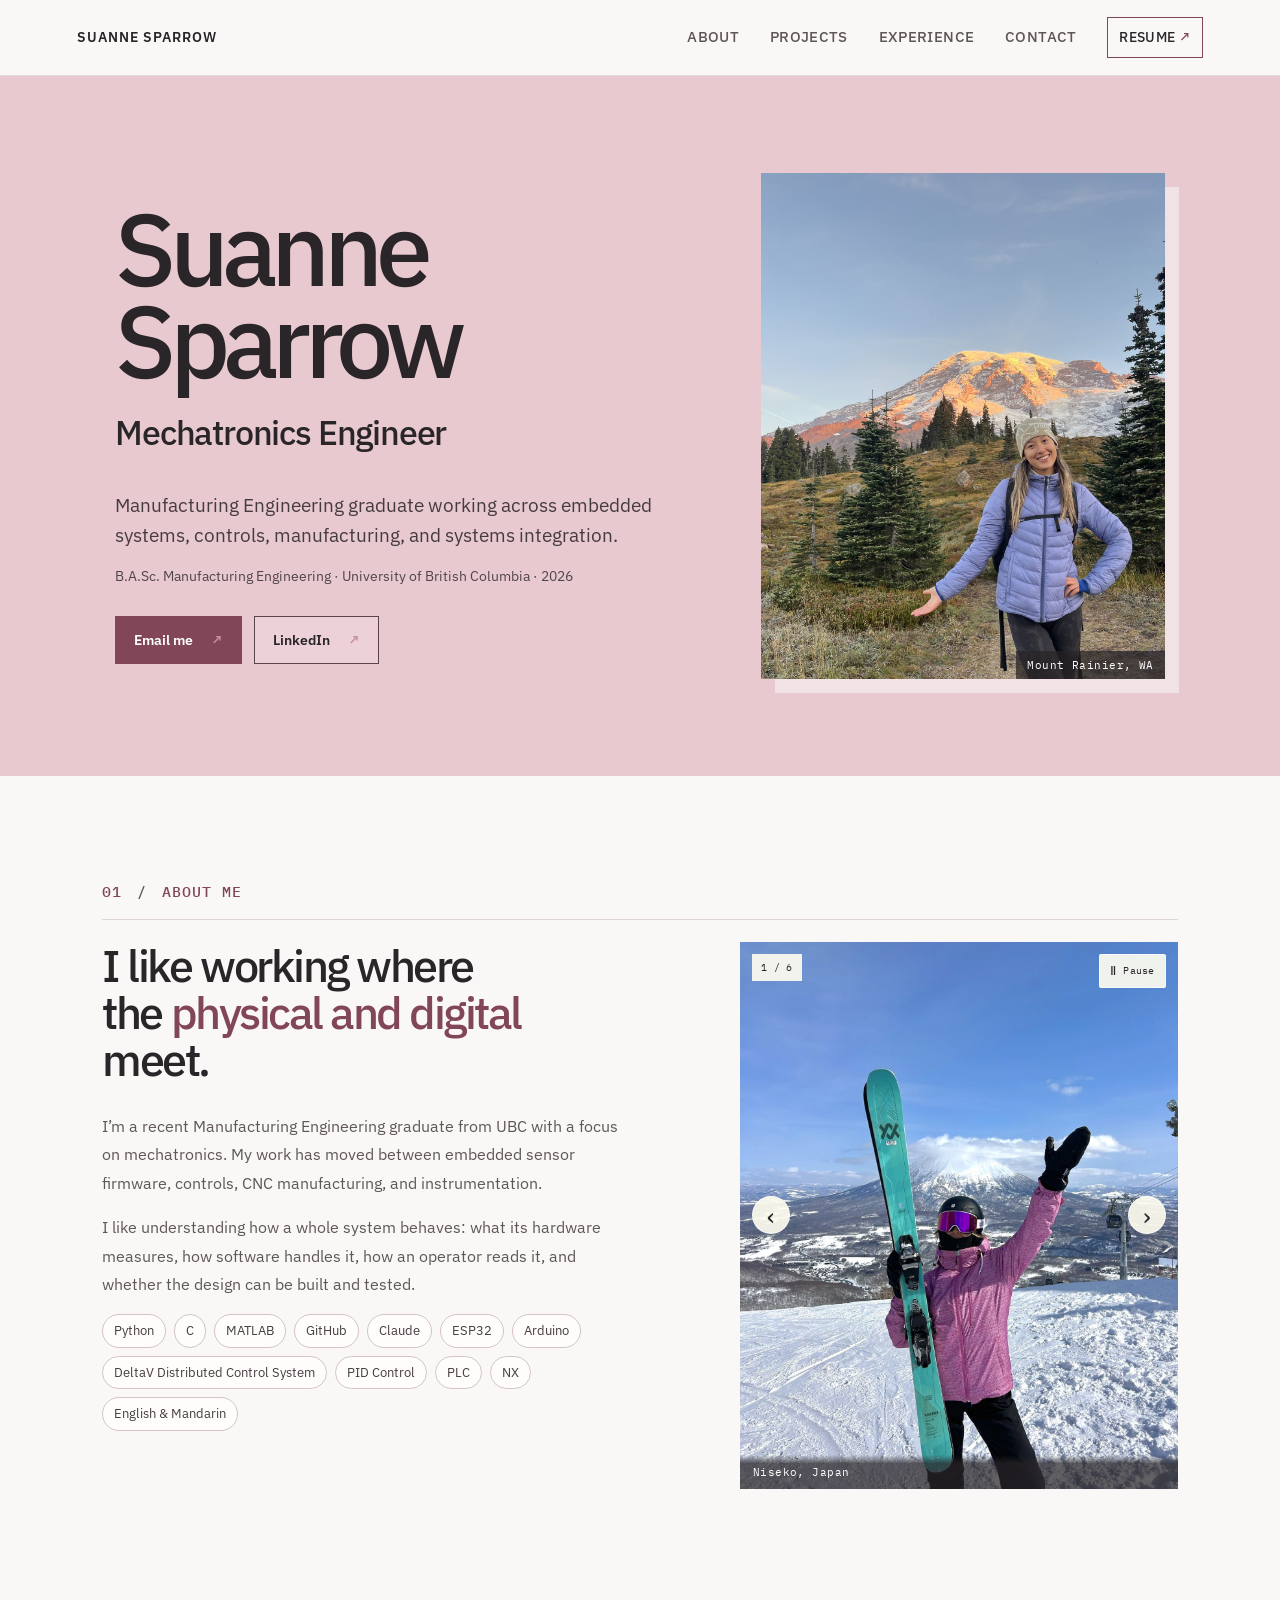
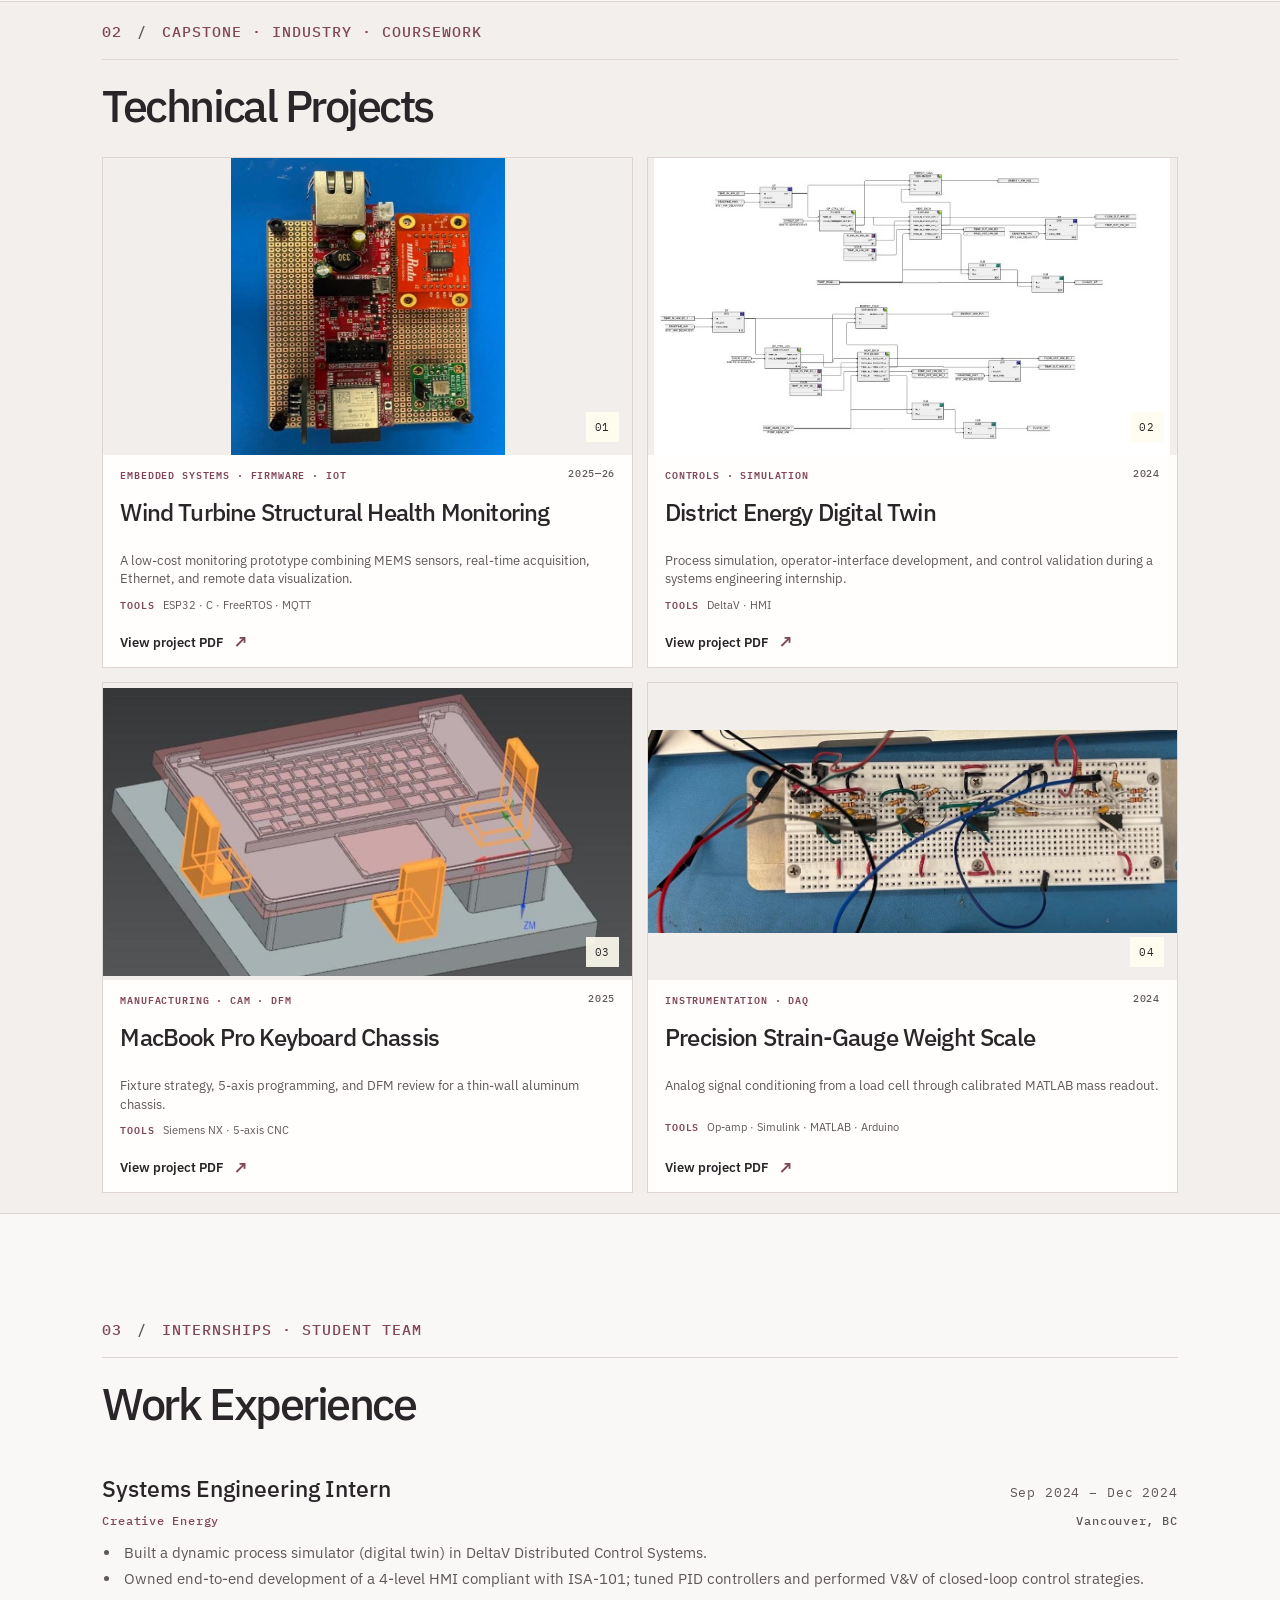
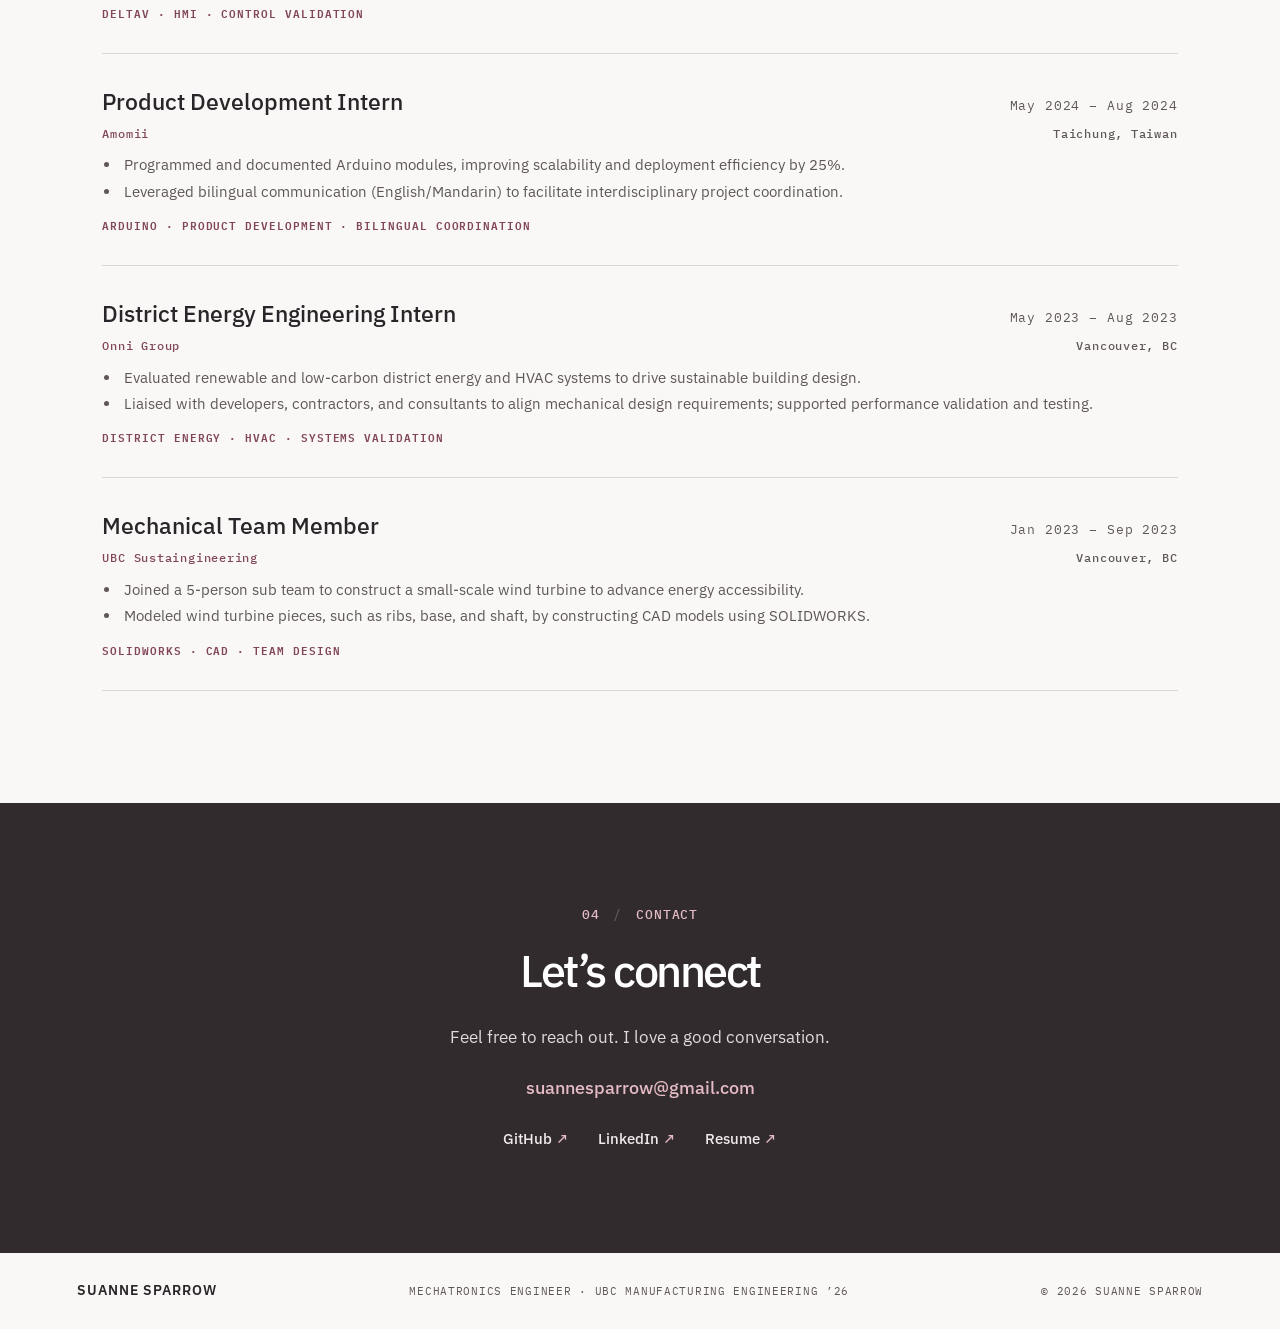
==== index.html @ 41143673 "Clarify project categories and tools" ====
<!doctype html>
<html lang="en">
  <head>
    <meta charset="utf-8" />
    <meta name="viewport" content="width=device-width, initial-scale=1" />
    <meta name="theme-color" content="#e8c9d0" />
    <meta name="description" content="Suanne Sparrow is a UBC Manufacturing Engineering graduate working across embedded systems, controls, manufacturing, and systems integration." />
    <meta property="og:title" content="Suanne Sparrow | Mechatronics Engineer" />
    <meta property="og:description" content="Engineering work across embedded systems, controls, manufacturing, and instrumentation." />
    <meta property="og:type" content="website" />
    <meta property="og:image" content="assets/photos/suanne-mount-rainier.jpg" />
    <title>Suanne Sparrow | Mechatronics Engineer</title>
    <link rel="icon" type="image/svg+xml" href="favicon.svg" />
    <link rel="preconnect" href="https://fonts.googleapis.com" />
    <link rel="preconnect" href="https://fonts.gstatic.com" crossorigin />
    <link href="https://fonts.googleapis.com/css2?family=IBM+Plex+Mono:wght@400;500&amp;family=IBM+Plex+Sans:wght@400;500;600;700&amp;display=swap" rel="stylesheet" />
    <link rel="stylesheet" href="styles.css" />
    <script src="script.js" defer></script>
  </head>
  <body>
    <a class="skip-link" href="#main">Skip to content</a>
    <header class="site-header">
      <a class="wordmark" href="#home" aria-label="Suanne Sparrow home">SUANNE SPARROW</a>
      <button class="menu-toggle" type="button" aria-expanded="false" aria-controls="primary-nav" aria-label="Open navigation"><span></span><span></span></button>
      <nav class="nav-links" id="primary-nav" aria-label="Main navigation">
        <a href="#about" data-nav="about">ABOUT</a><a href="#projects" data-nav="projects">PROJECTS</a><a href="#experience" data-nav="experience">EXPERIENCE</a><a href="#contact" data-nav="contact">CONTACT</a>
        <a class="nav-resume" href="assets/documents/Suanne_Sparrow_UBC_Resume.pdf" target="_blank" rel="noreferrer">RESUME <span aria-hidden="true">↗</span></a>
      </nav>
    </header>
    <main id="main">
      <section class="hero section-anchor" id="home" data-section="home" aria-labelledby="hero-title">
        <div class="hero-heading">
          <h1 id="hero-title">Suanne<br />Sparrow</h1>
          <p class="hero-role">Mechatronics Engineer</p>
        </div>
        <figure class="hero-photo"><img src="assets/photos/suanne-mount-rainier.jpg" alt="Suanne on a trail with Mount Rainier behind her" fetchpriority="high" /><figcaption>Mount Rainier, WA</figcaption></figure>
        <div class="hero-copy">
          <p class="hero-summary">Manufacturing Engineering graduate working across embedded systems, controls, manufacturing, and systems integration.</p>
          <p class="hero-education">B.A.Sc. Manufacturing Engineering · University of British Columbia · 2026</p>
          <div class="hero-actions"><a class="button button-dark" href="mailto:suannesparrow@gmail.com">Email me <span aria-hidden="true">↗</span></a><a class="button button-outline" href="https://www.linkedin.com/in/suanne-sparrow-840819260/" target="_blank" rel="noreferrer">LinkedIn <span aria-hidden="true">↗</span></a></div>
        </div>
      </section>
      <section class="about section-anchor" id="about" data-section="about" aria-labelledby="about-title">
        <div class="section-topline"><p class="section-kicker">01 <span>/</span> ABOUT ME</p></div>
        <div class="about-grid">
          <div class="about-copy"><h2 id="about-title">I like working where<br />the <em>physical and digital</em><br />meet.</h2><p>I’m a recent Manufacturing Engineering graduate from UBC with a focus on mechatronics. My work has moved between embedded sensor firmware, controls, CNC manufacturing, and instrumentation.</p><p>I like understanding how a whole system behaves: what its hardware measures, how software handles it, how an operator reads it, and whether the design can be built and tested.</p><ul class="skill-tags" aria-label="Technical skills">
            <li>Python</li><li>C</li><li>MATLAB</li><li>GitHub</li><li>Claude</li><li>ESP32</li><li>Arduino</li><li>DeltaV Distributed Control System</li><li>PID Control</li><li>PLC</li><li>NX</li><li>English &amp; Mandarin</li>
          </ul></div>
          <div class="about-visual" role="group" aria-label="Photo gallery" aria-roledescription="carousel">
            <span class="about-photo-count" data-photo-count aria-hidden="true">1 / 6</span>
            <figure class="about-slide is-active" aria-hidden="false"><img src="assets/photos/suanne-skiing.jpg" alt="Suanne skiing with a snowy mountain behind her" loading="lazy" /><figcaption>Niseko, Japan</figcaption></figure>
            <figure class="about-slide" aria-hidden="true"><img src="assets/photos/suanne-mountain-hike.jpg" alt="Suanne hiking on a rocky ridge in a dark purple jacket" loading="lazy" /><figcaption>North Cascades National Park, WA</figcaption></figure>
            <figure class="about-slide" aria-hidden="true"><img src="assets/photos/suanne-yosemite-hike.jpg" alt="Suanne hiking in an orange T-shirt among granite cliffs" loading="lazy" /><figcaption>Yosemite, CA</figcaption></figure>
            <figure class="about-slide" aria-hidden="true"><img src="assets/photos/suanne-capstone.jpg" alt="Suanne in a blue button-up at Design and Innovation Day" loading="lazy" /><figcaption>Design and Innovation Day</figcaption></figure>
            <figure class="about-slide" aria-hidden="true"><img src="assets/photos/suanne-san-francisco.jpg" alt="Suanne visiting the Golden Gate Bridge" loading="lazy" /><figcaption>San Francisco</figcaption></figure>
            <figure class="about-slide" aria-hidden="true"><img src="assets/photos/suanne-graduation.jpg" alt="Suanne holding her University of British Columbia diploma" loading="lazy" /><figcaption>Grad day</figcaption></figure>
            <div class="about-photo-controls" aria-label="Photo navigation">
              <button type="button" data-photo-previous aria-label="Previous photo">‹</button>
              <button type="button" data-photo-next aria-label="Next photo">›</button>
            </div>
            <button class="about-photo-toggle" type="button" data-photo-toggle aria-label="Pause photo rotation">
              <span class="photo-toggle-icon" aria-hidden="true">Ⅱ</span><span data-photo-toggle-label>Pause</span>
            </button>
          </div>
        </div>
      </section>
      <section class="projects section-anchor" id="projects" data-section="projects" aria-labelledby="projects-title">
        <div class="section-topline"><p class="section-kicker">02 <span>/</span> CAPSTONE · INDUSTRY · COURSEWORK</p></div>
        <div class="projects-heading"><h2 id="projects-title">Technical Projects</h2></div>
        <div class="project-grid">
          <a class="project-card" data-reveal href="assets/documents/project-pages/wind-turbine-monitoring.pdf" target="_blank" rel="noopener" aria-label="Open Wind Turbine Structural Health Monitoring project PDF">
            <div class="project-image"><img src="assets/shm-sensor-module.jpg" alt="ESP32 sensor-node prototype assembled with MEMS sensor modules" loading="lazy" /><span class="image-count">01</span></div><div class="project-content"><p class="project-meta"><strong>EMBEDDED SYSTEMS · FIRMWARE · IOT</strong><span>2025—26</span></p><h3>Wind Turbine Structural Health Monitoring</h3><p>A low-cost monitoring prototype combining MEMS sensors, real-time acquisition, Ethernet, and remote data visualization.</p><p class="project-tools"><strong>TOOLS</strong> ESP32 · C · FreeRTOS · MQTT</p><span class="project-open">View project PDF <span aria-hidden="true">↗</span></span></div>
          </a>
          <a class="project-card" data-reveal href="assets/documents/project-pages/district-energy-digital-twin.pdf" target="_blank" rel="noopener" aria-label="Open District Energy Digital Twin project PDF">
            <div class="project-image"><img src="assets/digital-twin-ets-module.jpg" alt="ETS composite module internals showing the heat exchanger and valve simulation" loading="lazy" /><span class="image-count">02</span></div><div class="project-content"><p class="project-meta"><strong>CONTROLS · SIMULATION</strong><span>2024</span></p><h3>District Energy Digital Twin</h3><p>Process simulation, operator-interface development, and control validation during a systems engineering internship.</p><p class="project-tools"><strong>TOOLS</strong> DeltaV · HMI</p><span class="project-open">View project PDF <span aria-hidden="true">↗</span></span></div>
          </a>
          <a class="project-card" data-reveal href="assets/documents/project-pages/macbook-keyboard-chassis.pdf" target="_blank" rel="noopener" aria-label="Open MacBook Pro Keyboard Chassis project PDF">
            <div class="project-image"><img src="assets/chassis-fixture-bottom.jpg" alt="NX model of the keyboard chassis held on a bottom-side vacuum fixture" loading="lazy" /><span class="image-count">03</span></div><div class="project-content"><p class="project-meta"><strong>MANUFACTURING · CAM · DFM</strong><span>2025</span></p><h3>MacBook Pro Keyboard Chassis</h3><p>Fixture strategy, 5-axis programming, and DFM review for a thin-wall aluminum chassis.</p><p class="project-tools"><strong>TOOLS</strong> Siemens NX · 5-axis CNC</p><span class="project-open">View project PDF <span aria-hidden="true">↗</span></span></div>
          </a>
          <a class="project-card scale-project" data-reveal href="assets/documents/project-pages/strain-gauge-weight-scale.pdf" target="_blank" rel="noopener" aria-label="Open Precision Strain-Gauge Weight Scale project PDF">
            <div class="project-image"><img src="assets/scale-breadboard.jpg" alt="Breadboard prototype of the strain-gauge scale instrumentation and offset amplifier" loading="lazy" /><span class="image-count">04</span></div><div class="project-content"><p class="project-meta"><strong>INSTRUMENTATION · DAQ</strong><span>2024</span></p><h3>Precision Strain-Gauge Weight Scale</h3><p>Analog signal conditioning from a load cell through calibrated MATLAB mass readout.</p><p class="project-tools"><strong>TOOLS</strong> Op-amp · Simulink · MATLAB · Arduino</p><span class="project-open">View project PDF <span aria-hidden="true">↗</span></span></div>
          </a>
        </div>
      </section>
      <section class="experience section-anchor" id="experience" data-section="experience" aria-labelledby="experience-title">
        <div class="section-topline"><p class="section-kicker">03 <span>/</span> INTERNSHIPS · STUDENT TEAM</p></div><div class="experience-heading"><div><h2 id="experience-title">Work Experience</h2></div></div>
        <div class="timeline">
          <article class="timeline-item"><div class="timeline-role"><div class="timeline-head"><h3>Systems Engineering Intern</h3><span class="timeline-when">Sep 2024 – Dec 2024</span></div><p class="timeline-company">Creative Energy <span>Vancouver, BC</span></p><ul><li>Built a dynamic process simulator (digital twin) in DeltaV Distributed Control Systems.</li><li>Owned end-to-end development of a 4-level HMI compliant with ISA-101; tuned PID controllers and performed V&amp;V of closed-loop control strategies.</li></ul><p class="timeline-tags">DELTAV · HMI · CONTROL VALIDATION</p></div></article>
          <article class="timeline-item"><div class="timeline-role"><div class="timeline-head"><h3>Product Development Intern</h3><span class="timeline-when">May 2024 – Aug 2024</span></div><p class="timeline-company">Amomii <span>Taichung, Taiwan</span></p><ul><li>Programmed and documented Arduino modules, improving scalability and deployment efficiency by 25%.</li><li>Leveraged bilingual communication (English/Mandarin) to facilitate interdisciplinary project coordination.</li></ul><p class="timeline-tags">ARDUINO · PRODUCT DEVELOPMENT · BILINGUAL COORDINATION</p></div></article>
          <article class="timeline-item"><div class="timeline-role"><div class="timeline-head"><h3>District Energy Engineering Intern</h3><span class="timeline-when">May 2023 – Aug 2023</span></div><p class="timeline-company">Onni Group <span>Vancouver, BC</span></p><ul><li>Evaluated renewable and low-carbon district energy and HVAC systems to drive sustainable building design.</li><li>Liaised with developers, contractors, and consultants to align mechanical design requirements; supported performance validation and testing.</li></ul><p class="timeline-tags">DISTRICT ENERGY · HVAC · SYSTEMS VALIDATION</p></div></article>
          <article class="timeline-item"><div class="timeline-role"><div class="timeline-head"><h3>Mechanical Team Member</h3><span class="timeline-when">Jan 2023 – Sep 2023</span></div><p class="timeline-company">UBC Sustaingineering <span>Vancouver, BC</span></p><ul><li>Joined a 5-person sub team to construct a small-scale wind turbine to advance energy accessibility.</li><li>Modeled wind turbine pieces, such as ribs, base, and shaft, by constructing CAD models using SOLIDWORKS.</li></ul><p class="timeline-tags">SOLIDWORKS · CAD · TEAM DESIGN</p></div></article>
        </div>
      </section>
      <section class="contact section-anchor" id="contact" data-section="contact" aria-labelledby="contact-title"><div class="contact-content"><p class="section-kicker">04 <span>/</span> CONTACT</p><h2 id="contact-title">Let’s connect</h2><p class="contact-intro">Feel free to reach out. I love a good conversation.</p><a class="contact-email" href="mailto:suannesparrow@gmail.com">suannesparrow@gmail.com</a><div class="contact-links"><a href="https://github.com/suannesparrow" target="_blank" rel="noreferrer">GitHub <span aria-hidden="true">↗</span></a><a href="https://www.linkedin.com/in/suanne-sparrow-840819260/" target="_blank" rel="noreferrer">LinkedIn <span aria-hidden="true">↗</span></a><a href="assets/documents/Suanne_Sparrow_UBC_Resume.pdf" target="_blank" rel="noreferrer">Resume <span aria-hidden="true">↗</span></a></div></div></section>
    </main>
    <footer class="site-footer"><a class="wordmark" href="#home">SUANNE SPARROW</a><span>MECHATRONICS ENGINEER · UBC MANUFACTURING ENGINEERING ’26</span><span>© 2026 SUANNE SPARROW</span></footer>
    <dialog class="project-dialog" id="project-wind" aria-labelledby="wind-title">
      <div class="dialog-top"><span>PROJECT 01 / EMBEDDED SYSTEMS</span><button class="dialog-close" type="button" aria-label="Close project details">×</button></div><div class="dialog-body"><p class="section-kicker">CAPSTONE · FIRST-PLACE TEAM</p><h2 id="wind-title">Wind Turbine Structural Health Monitoring</h2><p class="dialog-lede">A low-cost structural-health-monitoring prototype for wind turbines in seismic-prone regions, integrating embedded MEMS sensing, wired data transmission, local storage, and remote visualization.</p><div class="dialog-facts"><div><b>MY CONTRIBUTION</b><p>Led embedded firmware development: sensor drivers, timer/interrupt sampling, lock-free ring buffers, ESP32 Ethernet bring-up, MQTT publishing, and sensor/network fault handling.</p></div><div><b>TECHNOLOGIES</b><p>C · ESP32 · ESP-IDF · FreeRTOS · ADXL355Z · SCL3300 · ADT7420 · Ethernet · MQTT</p></div></div><figure class="dialog-image"><img src="assets/shm-sensor-module.jpg" alt="ESP32 development board with ADXL355Z and SCL3300 MEMS sensor modules mounted on a perfboard" loading="lazy" /><figcaption>Sensor-node prototype assembled for multi-sensor vibration monitoring.</figcaption></figure><figure class="dialog-image"><img src="assets/shm-sensor-schematic.jpg" alt="Sensor-node schematic showing the ESP32 connections to the accelerometer, inclinometer, and temperature sensor" loading="lazy" /><figcaption>Schematic of the sensor-node interfaces.</figcaption></figure><div class="dialog-result"><strong>99.83% data integrity</strong><span>Seven-channel acquisition and fault propagation validated during a 24-hour run.</span></div><a class="pdf-link" href="assets/documents/Suanne_Sparrow_Engineering_Portfolio.pdf#page=2" target="_blank" rel="noreferrer">View full portfolio PDF · project page 2 <span>↗</span></a><details class="pdf-embed"><summary>Open PDF here <span>＋</span></summary><iframe data-pdf-src="assets/documents/Suanne_Sparrow_Engineering_Portfolio.pdf#page=2" title="Wind turbine monitoring project portfolio PDF page" loading="lazy"></iframe></details></div>
    </dialog>
    <dialog class="project-dialog" id="project-twin" aria-labelledby="twin-title">
      <div class="dialog-top"><span>PROJECT 02 / CONTROLS & SIMULATION</span><button class="dialog-close" type="button" aria-label="Close project details">×</button></div><div class="dialog-body"><p class="section-kicker">SYSTEMS ENGINEERING INTERNSHIP · 2024</p><h2 id="twin-title">District Energy Digital Twin</h2><p class="dialog-lede">A sanitized overview of process simulation, operator-interface development, and control validation for a multi-building district-energy system.</p><div class="dialog-facts"><div><b>MY CONTRIBUTION</b><p>Built DeltaV simulation modules for equipment behavior; designed a four-level DeltaV Live HMI following ISA-101; reviewed control narratives and supported PID tuning and closed-loop validation.</p></div><div><b>TECHNOLOGIES</b><p>DeltaV DCS · DeltaV Live · HMI · ISA-101 · PID control · process simulation</p></div></div><div class="safe-diagram" role="img" aria-label="Illustrative process workflow, not an operational plant diagram"><p class="section-kicker">ILLUSTRATIVE WORKFLOW · NO PLANT DATA</p><div><span>MODEL PROCESS</span><i>→</i><span>SIMULATE</span><i>→</i><span>VALIDATE CONTROL</span><i>→</i><span>REFINE DESIGN</span></div></div><div class="dialog-result"><strong>Issue found before commissioning</strong><span>Simulation surfaced a pump recirculation issue; a variable-speed change was implemented to address it.</span></div><p class="safety-note">Client-identifying information, internal HMI screens, plant-specific data, and control diagrams are omitted.</p><a class="pdf-link" href="assets/documents/Suanne_Sparrow_Engineering_Portfolio.pdf#page=3" target="_blank" rel="noreferrer">View full portfolio PDF · project page 3 <span>↗</span></a><details class="pdf-embed"><summary>Open PDF here <span>＋</span></summary><iframe data-pdf-src="assets/documents/Suanne_Sparrow_Engineering_Portfolio.pdf#page=3" title="District energy project portfolio PDF page" loading="lazy"></iframe></details></div>
    </dialog>
    <dialog class="project-dialog" id="project-chassis" aria-labelledby="chassis-title">
      <div class="dialog-top"><span>PROJECT 03 / MANUFACTURING & CAM</span><button class="dialog-close" type="button" aria-label="Close project details">×</button></div><div class="dialog-body"><p class="section-kicker">MANUFACTURING ENGINEERING PROJECT · 2025</p><h2 id="chassis-title">MacBook Pro Keyboard Chassis</h2><p class="dialog-lede">A CNC manufacturing process plan for a thin-wall aluminum keyboard chassis, from fixture strategy through two-sided 5-axis programming and in-process verification.</p><div class="dialog-facts"><div><b>MY CONTRIBUTION</b><p>Designed vacuum and mechanical workholding; selected tools and designed a custom T-cutter; calculated machine parameters; programmed and verified 30 operations across two setups; documented DFM changes for five unmanufacturable feature classes.</p></div><div><b>TECHNOLOGIES</b><p>Siemens NX · CAM · 5-axis CNC · DFM · fixture design · IPW verification</p></div></div><div class="dialog-gallery"><figure class="dialog-image"><img src="assets/chassis-fixture-bottom.jpg" alt="Bottom-side vacuum fixture for the keyboard chassis" loading="lazy" /><figcaption>Bottom setup · vacuum fixture.</figcaption></figure><figure class="dialog-image"><img src="assets/chassis-fixture-top.jpg" alt="Top-side chassis fixture with low-profile clamps and locating keys" loading="lazy" /><figcaption>Top setup · locating and clamping.</figcaption></figure><figure class="dialog-image"><img src="assets/chassis-cam-toolpath.png" alt="CAM toolpath around the chassis floor and walls" loading="lazy" /><figcaption>CAM operation path.</figcaption></figure><figure class="dialog-image"><img src="assets/chassis-finished-ipw.jpg" alt="Final in-process workpiece model after all programmed operations" loading="lazy" /><figcaption>Final in-process workpiece.</figcaption></figure></div><div class="dialog-result"><strong>±0.05 mm · 30 operations · 2 setups</strong><span>Reported tolerance; simulated IPW verified with no gouges or remaining stock.</span></div><p class="safety-note">Academic manufacturing project; no affiliation with Apple.</p><a class="pdf-link" href="assets/documents/Suanne_Sparrow_Engineering_Portfolio.pdf#page=4" target="_blank" rel="noreferrer">View full portfolio PDF · project page 4 <span>↗</span></a><details class="pdf-embed"><summary>Open PDF here <span>＋</span></summary><iframe data-pdf-src="assets/documents/Suanne_Sparrow_Engineering_Portfolio.pdf#page=4" title="Keyboard chassis project portfolio PDF page" loading="lazy"></iframe></details></div>
    </dialog>
    <dialog class="project-dialog" id="project-scale" aria-labelledby="scale-title">
      <div class="dialog-top"><span>PROJECT 04 / INSTRUMENTATION & DAQ</span><button class="dialog-close" type="button" aria-label="Close project details">×</button></div><div class="dialog-body"><p class="section-kicker">MECH 368</p><h2 id="scale-title">Precision Strain-Gauge Weight Scale</h2><p class="dialog-lede">A complete signal chain from a load cell’s millivolt output through analog conditioning to a calibrated mass readout.</p><div class="dialog-facts"><div><b>MY CONTRIBUTION</b><p>Derived the instrumentation-amplifier output by nodal analysis; verified gain in Simulink; designed the offset stage; assembled the circuit; wrote a 100 Hz MATLAB acquisition loop and calibrated at 0 kg and 2 kg.</p></div><div><b>TECHNOLOGIES</b><p>Op-amp design · Simulink · MATLAB · Arduino · strain gauge · data acquisition</p></div></div><div class="dialog-gallery"><figure class="dialog-image"><img src="assets/scale-prototype.jpg" alt="Breadboard prototype of instrumentation and offset amplifier circuit" loading="lazy" /><figcaption>Physical amplifier circuit prototype.</figcaption></figure><figure class="dialog-image"><img src="assets/scale-simulink-model.png" alt="Simulink model used to verify the amplifier gain before the physical build" loading="lazy" /><figcaption>Gain verification in Simulink.</figcaption></figure></div><div class="dialog-result"><strong>Gain 210 · 100 Hz acquisition</strong><span>Output 0.62–2.41 V against a 0.5–2.5 V target; readout checked at 0 kg and 2 kg.</span></div><a class="pdf-link" href="assets/documents/Suanne_Sparrow_Engineering_Portfolio.pdf#page=5" target="_blank" rel="noreferrer">View full portfolio PDF · project page 5 <span>↗</span></a><details class="pdf-embed"><summary>Open PDF here <span>＋</span></summary><iframe data-pdf-src="assets/documents/Suanne_Sparrow_Engineering_Portfolio.pdf#page=5" title="Weight scale project portfolio PDF page" loading="lazy"></iframe></details></div>
    </dialog>
  </body>
</html>
---- styles.css ----
:root {
  --bg: #faf8f6;
  --surface: #fffefd;
  --hero-bg: #e8c9d0;
  --pink-soft: #f1e2e5;
  --pink: #c58f9e;
  --pink-dark: #814658;
  --pink-light-on-dark: #e5bbc5;
  --pink-border: #d5c3c6;
  --pink-line: #81465899;
  --pink-line-soft: #8146583b;
  --pink-orbit: #c58f9e88;
  --text: #292528;
  --text-muted: #5f5659;
  --border: #ded4d2;
  --deep: #322b2e;
  --sans: "IBM Plex Sans", Arial, sans-serif;
  --mono: "IBM Plex Mono", monospace;
  --nav-height: 76px;
  --content-width: 1180px;
}
* { box-sizing: border-box; }
html { scroll-behavior: smooth; scroll-padding-top: calc(var(--nav-height) + 20px); }
body { margin: 0; color: var(--text); background: var(--bg); font: 400 16px/1.65 var(--sans); -webkit-font-smoothing: antialiased; }
body:has(dialog[open]) { overflow: hidden; }
a { color: inherit; text-decoration: none; }
button { color: inherit; font: inherit; }
a:focus-visible, button:focus-visible, summary:focus-visible { outline: 3px solid var(--pink-dark); outline-offset: 4px; }
img { display: block; max-width: 100%; height: auto; }
h1, h2, h3, p { margin-top: 0; }
.skip-link { position: absolute; z-index: 30; top: 8px; left: 8px; padding: 9px 12px; transform: translateY(-150%); color: white; background: var(--deep); }
.skip-link:focus { transform: translateY(0); }
.site-header { position: sticky; z-index: 10; top: 0; min-height: var(--nav-height); display: flex; align-items: center; justify-content: space-between; padding: 0 max(6vw, calc((100vw - var(--content-width)) / 2)); border-bottom: 1px solid #ded4d2cc; background: #faf8f6ed; backdrop-filter: blur(14px); }
.wordmark { font-size: 14px; font-weight: 600; letter-spacing: .075em; white-space: nowrap; }
.nav-links { display: flex; align-items: center; gap: clamp(18px, 2.4vw, 32px); }
.nav-links a { position: relative; color: var(--text-muted); font-size: 15px; font-weight: 500; letter-spacing: .025em; transition: color .2s ease; }
.nav-links a::after { content: ""; position: absolute; right: 0; bottom: -8px; left: 0; height: 2px; transform: scaleX(0); transform-origin: left; background: var(--pink-dark); transition: transform .2s ease; }
.nav-links a:hover, .nav-links a.is-active { color: var(--pink-dark); }
.nav-links a:hover::after, .nav-links a.is-active::after { transform: scaleX(1); }
.nav-links .nav-resume { padding: 8px 11px; border: 1px solid var(--pink-dark); color: var(--text); font-size: 14px; }
.nav-links .nav-resume::after { display: none; }
.nav-resume span { color: var(--pink-dark); }
.menu-toggle { display: none; }
.section-anchor { scroll-margin-top: calc(var(--nav-height) + 10px); }
.hero { position: relative; min-height: min(700px, calc(100svh - var(--nav-height))); display: grid; grid-template-columns: minmax(0, 1.1fr) minmax(320px, .8fr); grid-template-rows: auto auto; align-content: center; align-items: center; column-gap: clamp(38px, 7vw, 100px); overflow: hidden; padding: 56px max(9vw, calc((100vw - 1120px) / 2)); background: var(--hero-bg); }
.hero-heading { position: relative; z-index: 1; grid-column: 1; grid-row: 1; align-self: end; }
.hero-copy { position: relative; z-index: 1; grid-column: 1; grid-row: 2; max-width: 650px; padding-top: 15px; }
.hero-photo { position: relative; z-index: 1; grid-column: 2; grid-row: 1 / span 2; justify-self: end; width: min(100%, 430px); margin: 0; overflow: hidden; box-shadow: 14px 14px 0 var(--pink-soft); }
.hero-photo img { width: 100%; max-height: min(70svh, 620px); aspect-ratio: 4 / 5; object-fit: cover; object-position: center 48%; }
.hero-photo figcaption { position: absolute; right: 0; bottom: 0; padding: 7px 11px; color: white; background: #292528b8; font: 11px var(--mono); letter-spacing: .04em; }
.section-kicker, .section-label, .project-meta, .image-count, .timeline-when, .timeline-company, .timeline-tags, .dialog-top, .dialog-facts b, .pdf-link, .pdf-embed summary, .dialog-image figcaption, .safety-note, .site-footer { font-family: var(--mono); letter-spacing: .065em; }
.hero h1 { margin: 0; font-size: clamp(68px, 8vw, 116px); font-weight: 500; line-height: .9; letter-spacing: -.065em; }
.hero-role { margin: 18px 0 0; font-size: clamp(25px, 2.7vw, 34px); font-weight: 500; letter-spacing: -.035em; }
.hero-summary { max-width: 610px; margin-bottom: 14px; color: #453c40; font-size: 19px; line-height: 1.62; }
.hero-education { margin-bottom: 28px; color: #50464a; font-size: 14px; }
.hero-actions { display: flex; flex-wrap: wrap; gap: 12px; }
.button { min-height: 48px; display: inline-flex; align-items: center; justify-content: center; gap: 18px; padding: 11px 18px; border: 1px solid transparent; font-size: 14px; font-weight: 600; transition: transform .2s ease, background-color .2s ease, color .2s ease; }
.button:hover { transform: translateY(-2px); }
.button-dark { color: white; background: var(--pink-dark); }
.button-dark:hover { background: #683648; }
.button-outline { border-color: #59454b; color: var(--text); background: #ffffff28; }
.button-outline:hover { background: #ffffff70; }
.button span { color: var(--pink); }
.about, .projects, .experience { padding: 104px max(8vw, calc((100vw - var(--content-width)) / 2)) 112px; }
.about { background: var(--bg); }
.section-topline { margin-bottom: 22px; padding-bottom: 14px; border-bottom: 1px solid var(--border); }
.section-kicker { margin: 0; color: var(--pink-dark); font-size: 15px; font-weight: 500; }
.section-kicker span { padding: 0 5px; color: var(--text-muted); }
.section-label { margin: 0 0 12px; color: var(--pink-dark); font-size: 15px; font-weight: 500; }
.about-grid { display: grid; grid-template-columns: minmax(0, 1.1fr) minmax(340px, .9fr); gap: clamp(50px, 8vw, 110px); align-items: start; padding: 0; }
.about-copy h2, .projects-heading h2, .experience-heading h2, .contact h2 { margin: 0 0 28px; font-size: clamp(34px, 3.6vw, 45px); font-weight: 500; line-height: 1.05; letter-spacing: -.055em; }
.about-copy h2 em, .projects-heading h2 em { color: var(--pink-dark); font-style: normal; }
.about-copy > p:not(.section-label) { max-width: 610px; margin-bottom: 15px; color: var(--text-muted); font-size: 16px; line-height: 1.8; }
.about-visual { position: relative; aspect-ratio: 4 / 5; min-height: 0; isolation: isolate; overflow: hidden; background: var(--pink-soft); }
.about-slide { position: absolute; inset: 0; margin: 0; opacity: 0; transition: opacity .85s ease; }
.about-slide.is-active { opacity: 1; }
.about-slide img { width: 100%; height: 100%; min-height: 0; object-fit: cover; object-position: center 44%; transform: scale(1.035); transition: transform 5.2s ease; }
.about-slide.is-active img { transform: scale(1); }
.about-slide figcaption { position: absolute; right: 0; bottom: 0; left: 0; padding: 10px 13px; color: white; background: linear-gradient(transparent, #292528b8 25%); font: 11px var(--mono); letter-spacing: .04em; }
.about-photo-controls { position: absolute; z-index: 2; top: 50%; right: 12px; left: 12px; display: flex; justify-content: space-between; transform: translateY(-50%); pointer-events: none; }
.about-photo-controls button { width: 38px; height: 38px; display: grid; place-items: center; border: 1px solid #fff9; border-radius: 50%; cursor: pointer; color: var(--text); background: #fffdf0e8; font-size: 25px; line-height: 1; pointer-events: auto; transition: color .2s ease, background-color .2s ease; }
.about-photo-controls button:hover { color: white; background: var(--pink-dark); }
.about-photo-toggle { position: absolute; z-index: 2; top: 12px; right: 12px; min-height: 34px; display: inline-flex; align-items: center; gap: 7px; padding: 6px 10px; border: 1px solid #fff9; border-radius: 2px; cursor: pointer; color: var(--text); background: #fffdf0e8; font: 10px var(--mono); letter-spacing: .025em; }
.about-photo-toggle:hover { color: white; background: var(--pink-dark); }
.photo-toggle-icon { font-family: var(--sans); font-size: 13px; line-height: 1; }
.about-photo-count { position: absolute; z-index: 2; top: 12px; left: 12px; padding: 7px 9px; color: var(--text); background: #fffdf0e8; font: 10px var(--mono); letter-spacing: .035em; }
.skill-tags { display: flex; flex-wrap: wrap; gap: 8px; margin: 0; padding: 0; list-style: none; }
.skill-tags { margin-top: 14px; }
.skill-tags li { padding: 5px 11px; border: 1px solid var(--pink-border); border-radius: 999px; color: #463d40; background: #fffdfc; font-size: 13px; transition: color .18s ease, border-color .18s ease, background .18s ease, transform .18s ease; }
.skill-tags li:hover { transform: translateY(-2px); border-color: var(--pink-dark); color: var(--pink-dark); background: var(--pink-soft); }
.projects { padding-top: 18px; padding-bottom: 20px; background: #f3efed; border-top: 1px solid var(--border); border-bottom: 1px solid var(--border); }
.projects .section-topline { margin-bottom: 22px; padding-bottom: 14px; }
.projects-heading, .experience-heading { display: flex; align-items: end; justify-content: space-between; gap: 32px; padding: 0 0 7px; }
.projects-heading h2, .experience-heading h2 { margin: 0; }
.projects-heading { margin-bottom: 21px; }
.projects-heading h2 { line-height: 1.05; }
.projects-heading > p, .experience-heading > p { max-width: 370px; margin: 0 0 5px; color: var(--text-muted); font-size: 16px; }
.projects-heading > p { max-width: 440px; font-size: 13px; line-height: 1.4; }
.project-grid { display: grid; grid-template-columns: repeat(2, minmax(0, 1fr)); grid-auto-rows: 1fr; gap: 14px; }
.project-card { min-width: 0; display: flex; flex-direction: column; overflow: hidden; border: 1px solid var(--border); background: var(--surface); transform: translateZ(0); transition: transform .28s ease, border-color .28s ease, box-shadow .28s ease; }
.project-image { position: relative; width: 100%; aspect-ratio: 16 / 9; overflow: hidden; background: #f2eeeb; }
.project-image > img { position: absolute; inset: 0; width: 100%; height: 100%; object-fit: contain; transition: transform .5s ease; }
.image-count { position: absolute; right: 13px; bottom: 13px; padding: 6px 9px; color: var(--text); background: #fffdf0e8; font-size: 11px; }
.project-content { flex: 1; min-height: 190px; display: flex; flex-direction: column; align-items: flex-start; padding: 11px 17px 10px; }
.project-meta { width: 100%; display: flex; justify-content: space-between; gap: 10px; color: var(--pink-dark); font-size: 10px; font-weight: 500; }
.project-meta strong { font-weight: 600; letter-spacing: .085em; }
.project-meta span { flex: none; color: var(--text-muted); }
.project-content h3 { min-height: 2em; margin: 7px 0 5px; font-size: clamp(20px, 1.85vw, 25px); font-weight: 500; line-height: 1.1; letter-spacing: -.035em; }
.project-content > p:not(.project-meta) { min-height: 2.6em; margin-bottom: 8px; color: var(--text-muted); font-size: 13px; line-height: 1.4; }
.project-content > p.project-tools { min-height: 0; margin: 0 0 8px; color: var(--text-muted); font-size: 11px; line-height: 1.45; }
.project-tools strong { margin-right: 5px; color: var(--pink-dark); font-family: var(--mono); font-size: 10px; font-weight: 600; letter-spacing: .085em; }
.project-open { display: inline-flex; align-items: center; gap: 9px; margin-top: auto; padding: 6px 0 0; border: 0; cursor: pointer; color: var(--text); background: transparent; font-size: 13px; font-weight: 600; }
.project-open span { color: var(--pink-dark); font-size: 18px; transition: transform .18s ease; }
.project-open:hover span { transform: translate(3px, -3px); }
.experience { padding-bottom: 112px; }
.experience-heading { padding-bottom: 14px; }
.timeline { border-top: 0; }
.timeline-item { padding: 29px 0 31px; border-bottom: 1px solid var(--border); }
.timeline-head, .timeline-company { display: flex; align-items: baseline; justify-content: space-between; gap: 16px; }
.timeline-head { margin-bottom: 3px; }
.timeline-when { flex: 0 0 auto; color: var(--text-muted); font-size: 13px; text-align: right; white-space: nowrap; }
.timeline-company { margin: 0 0 9px; color: var(--pink-dark); font-size: 12px; font-weight: 500; }
.timeline-company span { color: var(--text-muted); }
.timeline-role h3 { margin: 0; font-size: 23px; font-weight: 500; }
.timeline-role ul { margin: 0; padding-left: 19px; color: var(--text-muted); font-size: 15px; line-height: 1.75; }
.timeline-role li { padding-left: 3px; }
.timeline-tags { margin: 11px 0 0; color: var(--pink-dark); font-size: 11px; font-weight: 600; letter-spacing: .085em; }
.contact { display: flex; align-items: center; justify-content: center; min-height: 450px; padding: 80px max(8vw, calc((100vw - var(--content-width)) / 2)); color: white; background: var(--deep); text-align: center; }
.contact .section-kicker, .contact .section-label { color: var(--pink-light-on-dark); }
.contact-content { width: min(100%, 760px); }
.contact .section-kicker { margin-bottom: 22px; font-size: 13px; }
.contact h2 { margin-bottom: 28px; }
.contact-intro { max-width: 690px; margin: 0 auto 22px; color: #e2d9dc; font-size: 17px; line-height: 1.7; }
.contact-email { display: inline-block; color: var(--pink-light-on-dark); font-size: 18px; font-weight: 500; }
.contact-links { display: flex; justify-content: center; flex-wrap: wrap; gap: 14px 29px; margin-top: 24px; }
.contact-links a { color: #f2e9eb; font-size: 15px; font-weight: 500; }
.contact-links a span { color: var(--pink-light-on-dark); }
.site-footer { min-height: 76px; display: flex; align-items: center; justify-content: space-between; gap: 18px; padding: 17px max(6vw, calc((100vw - 1280px) / 2)); color: var(--text-muted); font-size: 11px; }
.site-footer .wordmark { color: var(--text); font-family: var(--sans); }

/* Native dialogs preserve the detailed project and PDF experience. */
.project-dialog { width: min(900px, calc(100% - 30px)); max-height: min(90svh, 900px); padding: 0; overflow: hidden; border: 1px solid var(--border); color: var(--text); background: var(--bg); box-shadow: 0 26px 90px #241a1e45; }
.project-dialog::backdrop { background: #211b1eb0; backdrop-filter: blur(4px); }
.dialog-top { min-height: 54px; position: sticky; z-index: 2; top: 0; display: flex; justify-content: space-between; align-items: center; padding: 0 22px; border-bottom: 1px solid var(--border); color: var(--pink-dark); background: #faf8f6f5; font-size: 11px; }
.dialog-close { width: 36px; height: 36px; border: 1px solid var(--border); cursor: pointer; background: transparent; font: 25px/1 var(--sans); }
.dialog-close:hover { background: var(--pink-soft); }
.dialog-body { max-height: calc(min(90svh, 900px) - 54px); overflow: auto; padding: clamp(20px, 5vw, 48px); }
.dialog-body > .section-kicker { margin-bottom: 12px; color: var(--pink-dark); font-size: 12px; }
.dialog-body h2 { max-width: 720px; margin: 0 0 15px; font-size: clamp(34px, 5vw, 52px); font-weight: 500; line-height: 1.08; letter-spacing: -.04em; }
.dialog-lede { max-width: 710px; color: var(--text-muted); font-size: 16px; line-height: 1.75; }
.dialog-facts { display: grid; grid-template-columns: 1.15fr .85fr; gap: 26px; margin: 25px 0; padding: 20px 0; border-top: 1px solid var(--border); border-bottom: 1px solid var(--border); }
.dialog-facts b { color: var(--pink-dark); font-size: 11px; }
.dialog-facts p { margin: 6px 0 0; color: var(--text-muted); font-size: 14px; line-height: 1.75; }
.dialog-image { margin: 0; background: var(--surface); }
.dialog-image img { width: 100%; max-height: 410px; object-fit: contain; background: #f2eeeb; }
.dialog-image figcaption { padding: 9px 10px; color: var(--text-muted); font-size: 11px; letter-spacing: .01em; }
.dialog-body > .dialog-image { margin: 17px 0; }
.dialog-gallery { display: grid; grid-template-columns: repeat(2, minmax(0, 1fr)); gap: 13px; margin: 17px 0; }
.dialog-result { display: flex; flex-direction: column; gap: 4px; margin: 18px 0 20px; padding: 15px 18px; border-left: 3px solid var(--pink-dark); background: var(--pink-soft); }
.dialog-result strong { font-size: 22px; font-weight: 600; }
.dialog-result span { color: var(--text-muted); font-size: 14px; }
.pdf-link { display: inline-flex; gap: 11px; align-items: center; color: var(--pink-dark); font-size: 12px; font-weight: 500; }
.pdf-link span { font-size: 17px; }
.pdf-embed { margin-top: 18px; border-top: 1px solid var(--border); }
.pdf-embed summary { padding: 13px 0; cursor: pointer; color: var(--text); font-size: 12px; }
.pdf-embed summary span { float: right; color: var(--pink-dark); }
.pdf-embed iframe { width: 100%; height: 64vh; border: 1px solid var(--border); background: var(--surface); }
.safe-diagram { margin: 20px 0; padding: 18px; border: 1px solid var(--border); background: var(--pink-soft); }
.safe-diagram > .section-kicker { margin-bottom: 13px; color: var(--pink-dark); font-size: 10px; }
.safe-diagram > div { display: flex; align-items: center; justify-content: space-between; gap: 9px; color: var(--deep); font: 11px var(--mono); }
.safe-diagram i { color: var(--pink-dark); font-style: normal; }
.safety-note { margin: 12px 0 18px; color: var(--text-muted); font-size: 11px; letter-spacing: .01em; }

@media (hover: hover) and (pointer: fine) {
  .project-card:hover { border-color: var(--pink-dark); }
}
@media (max-width: 980px) {
  .site-header { padding-right: 5vw; padding-left: 5vw; }
  .nav-links { gap: 16px; }
  .nav-links a { font-size: 14px; }
  .about, .projects, .experience, .contact { padding-right: 6vw; padding-left: 6vw; }
  .about-grid { grid-template-columns: minmax(0, 1fr) minmax(280px, .9fr); gap: 5vw; }
  .about-visual, .about-slide img { min-height: 340px; }
  .project-content { padding-right: 19px; padding-left: 19px; }
}
@media (max-width: 720px) {
  :root { --nav-height: 68px; }
  .site-header { padding: 0 6vw; }
  .wordmark { font-size: 13px; }
  .menu-toggle { width: 42px; height: 42px; display: flex; flex-direction: column; align-items: center; justify-content: center; gap: 6px; border: 1px solid var(--border); background: var(--bg); }
  .menu-toggle span { width: 17px; height: 2px; background: var(--text); transition: transform .2s ease; }
  .menu-toggle[aria-expanded="true"] span:first-child { transform: translateY(4px) rotate(45deg); }
  .menu-toggle[aria-expanded="true"] span:last-child { transform: translateY(-4px) rotate(-45deg); }
  .nav-links { position: absolute; top: calc(var(--nav-height) - 1px); right: 0; left: 0; display: none; flex-direction: column; align-items: stretch; gap: 0; padding: 7px 6vw 18px; border-bottom: 1px solid var(--border); background: var(--bg); box-shadow: 0 16px 24px #29252812; }
  .nav-links.is-open { display: flex; }
  .nav-links a { padding: 13px 3px; border-bottom: 1px solid var(--border); font-size: 15px; }
  .nav-links a::after { display: none; }
  .nav-links .nav-resume { width: fit-content; margin-top: 12px; padding: 9px 12px; border: 1px solid var(--pink-dark); }
  .hero { min-height: 0; grid-template-columns: 1fr; grid-template-rows: auto auto auto; gap: 0; padding: 64px 7vw 72px; }
  .hero-heading, .hero-photo, .hero-copy { grid-column: 1; grid-row: auto; }
  .hero-photo { width: min(100%, 440px); justify-self: center; margin: 24px 0 0; box-shadow: 9px 9px 0 var(--pink-soft); }
  .hero-photo img { max-height: none; aspect-ratio: 4 / 3; object-position: center 52%; }
  .hero-copy { padding-top: 19px; }
  .hero h1 { font-size: clamp(73px, 15vw, 112px); }
  .hero-summary { max-width: 540px; font-size: 16px; }
  .hero-role { margin-top: 24px; font-size: 28px; }
  .about, .projects, .experience { padding: 75px 7vw 82px; }
  .section-kicker { font-size: 13px; }
  .section-label { font-size: 13px; }
  .about-grid { grid-template-columns: 1fr; gap: 20px; padding: 0; }
  .about-copy h2, .projects-heading h2, .experience-heading h2, .contact h2 { font-size: clamp(42px, 10vw, 57px); }
  .about-copy > p:not(.section-label) { font-size: 15px; }
  .about-visual { aspect-ratio: 1 / 1; }
  .about-slide img { min-height: 0; }
  .skill-tags { gap: 7px; }
  .skill-tags li { padding: 5px 9px; font-size: 12px; }
.projects-heading, .experience-heading { align-items: flex-start; flex-direction: column; gap: 7px; padding: 0 0 8px; }
  .projects-heading > p, .experience-heading > p { font-size: 14px; }
  .project-grid { grid-template-columns: 1fr; gap: 19px; }
  .project-image { aspect-ratio: 16 / 9; }
  .project-content { min-height: 190px; padding: 12px 15px 11px; }
  .project-content h3 { min-height: 2em; font-size: 22px; }
  .project-content > p:not(.project-meta):not(.project-tools) { min-height: 2.6em; font-size: 13px; }
  .project-meta { font-size: 10px; }
  .timeline-item { padding: 22px 0 24px; }
  .timeline-head, .timeline-company { gap: 10px; }
  .timeline-when { font-size: 11px; }
  .timeline-company { font-size: 11px; }
  .timeline-company span { font-size: 10px; }
  .timeline-role h3 { font-size: 21px; }
  .timeline-role ul { font-size: 14px; }
  .timeline-tags { font-size: 10px; }
  .contact { min-height: 0; padding: 72px 7vw 68px; }
  .contact-intro { font-size: 15px; }
  .contact-links { gap: 14px 21px; }
  .contact-links a { font-size: 14px; }
  .site-footer { min-height: 75px; flex-wrap: wrap; padding: 16px 6vw; font-size: 9px; }
  .site-footer > span:nth-child(2) { display: none; }
  .project-dialog { width: calc(100% - 14px); max-height: 94svh; }
  .dialog-top { min-height: 47px; padding: 0 14px; font-size: 9px; }
  .dialog-body { max-height: calc(94svh - 47px); padding: 22px 16px; }
  .dialog-facts { grid-template-columns: 1fr; gap: 15px; }
  .dialog-gallery { gap: 8px; }
  .dialog-image img { max-height: 280px; }
  .safe-diagram { padding: 13px; }
  .safe-diagram > div { flex-wrap: wrap; justify-content: center; gap: 7px; font-size: 9px; }
  .pdf-embed iframe { height: 56svh; }
}
@media (max-width: 420px) {
  .hero { min-height: 610px; }
  .hero-education { max-width: 310px; font-size: 13px; }
  .hero-photo img { aspect-ratio: 1 / 1; }
  .about-visual { aspect-ratio: 4 / 5; }
  .about-slide img { min-height: 0; }
  .project-content { padding: 18px; }
  .project-meta { flex-wrap: wrap; gap: 4px 10px; }
  .dialog-gallery { grid-template-columns: 1fr; }
}
@media (prefers-reduced-motion: reduce) {
  html { scroll-behavior: auto; }
  *, *::before, *::after { scroll-behavior: auto !important; transition-duration: .01ms !important; animation-duration: .01ms !important; }
  .reveal-ready [data-reveal] { opacity: 1 !important; transform: none !important; }
  .about-slide img { transform: none !important; }
}
.reveal-ready [data-reveal] { opacity: 0; transform: translateY(16px); transition: opacity .65s ease, transform .65s ease; }
.reveal-ready [data-reveal].is-visible { opacity: 1; transform: translateY(0); }
.project-grid [data-reveal]:nth-child(2) { transition-delay: .08s; }
.project-grid [data-reveal]:nth-child(3) { transition-delay: .16s; }
.project-grid [data-reveal]:nth-child(4) { transition-delay: .24s; }
@media (prefers-reduced-motion: reduce) {
  .reveal-ready [data-reveal] { opacity: 1; transform: none; }
}
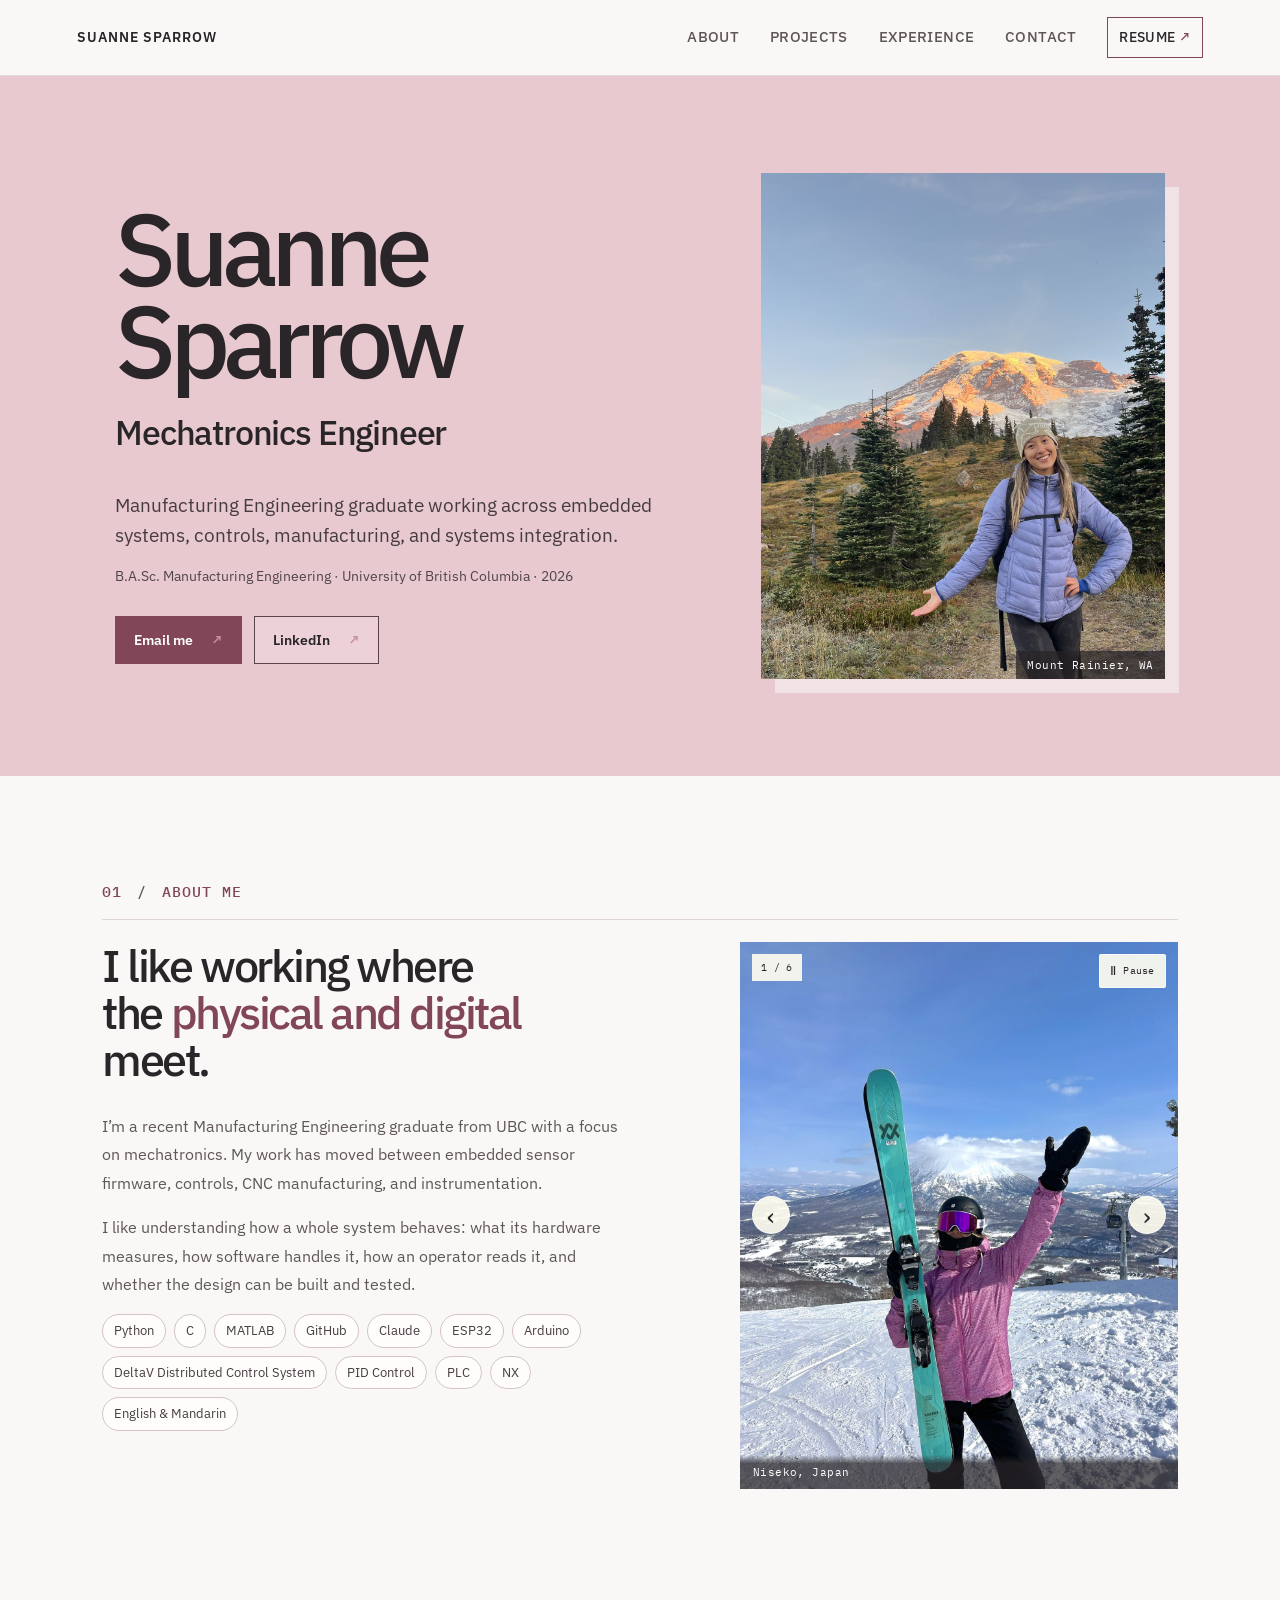
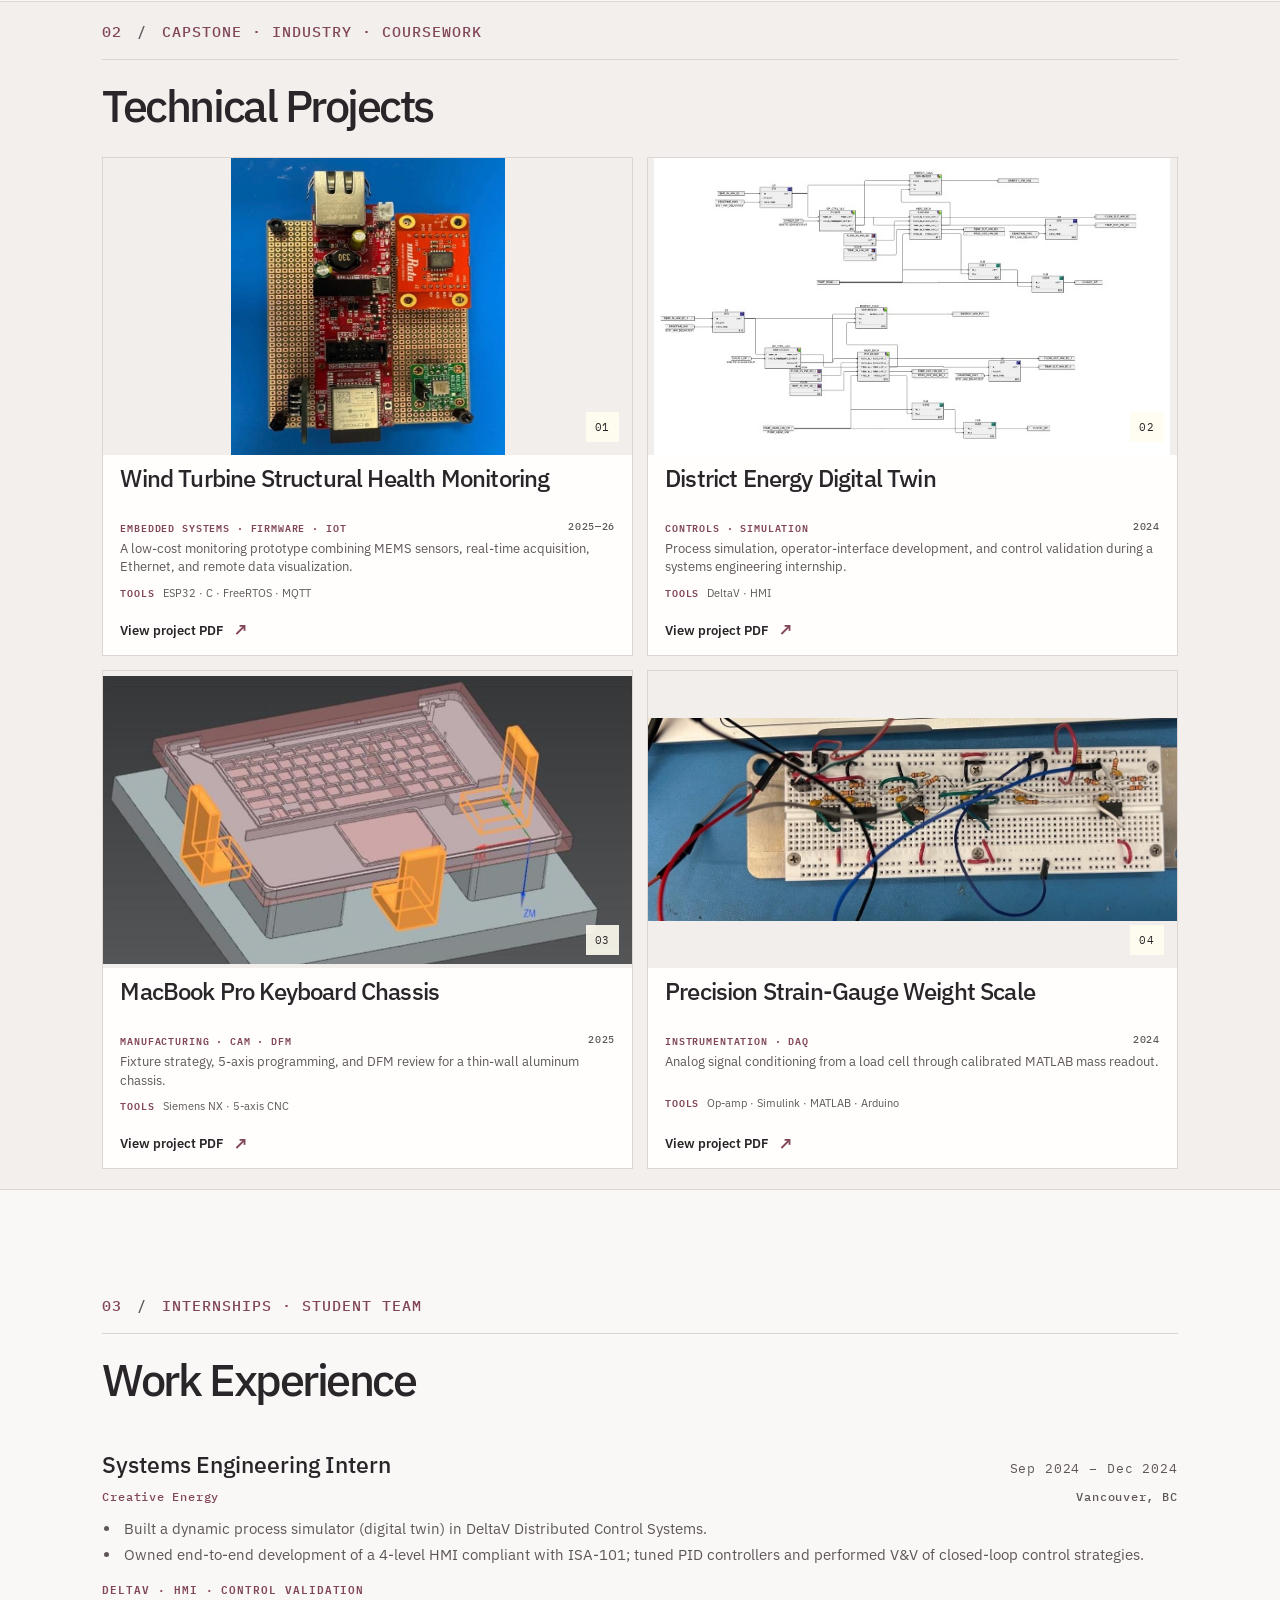
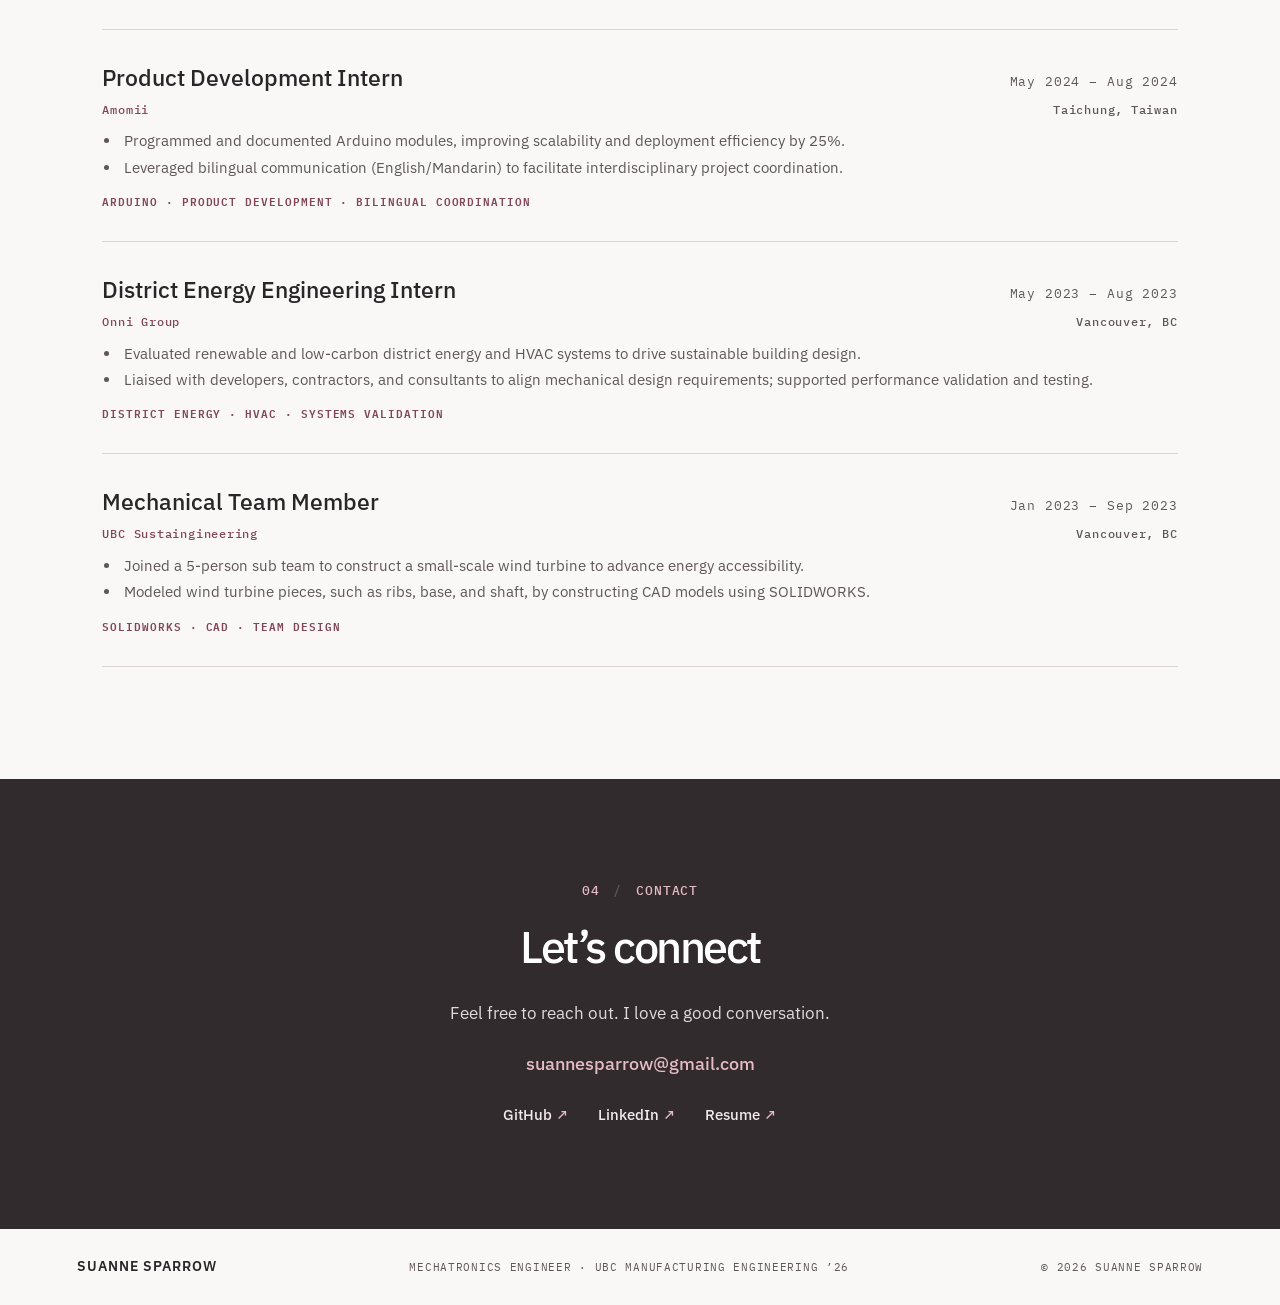
==== commit 38c59352: "Place project titles before categories" ====
--- a/index.html
+++ b/index.html
@@ -69,16 +69,16 @@
         <div class="projects-heading"><h2 id="projects-title">Technical Projects</h2></div>
         <div class="project-grid">
           <a class="project-card" data-reveal href="assets/documents/project-pages/wind-turbine-monitoring.pdf" target="_blank" rel="noopener" aria-label="Open Wind Turbine Structural Health Monitoring project PDF">
-            <div class="project-image"><img src="assets/shm-sensor-module.jpg" alt="ESP32 sensor-node prototype assembled with MEMS sensor modules" loading="lazy" /><span class="image-count">01</span></div><div class="project-content"><p class="project-meta"><strong>EMBEDDED SYSTEMS · FIRMWARE · IOT</strong><span>2025—26</span></p><h3>Wind Turbine Structural Health Monitoring</h3><p>A low-cost monitoring prototype combining MEMS sensors, real-time acquisition, Ethernet, and remote data visualization.</p><p class="project-tools"><strong>TOOLS</strong> ESP32 · C · FreeRTOS · MQTT</p><span class="project-open">View project PDF <span aria-hidden="true">↗</span></span></div>
+            <div class="project-image"><img src="assets/shm-sensor-module.jpg" alt="ESP32 sensor-node prototype assembled with MEMS sensor modules" loading="lazy" /><span class="image-count">01</span></div><div class="project-content"><h3>Wind Turbine Structural Health Monitoring</h3><p class="project-meta"><strong>EMBEDDED SYSTEMS · FIRMWARE · IOT</strong><span>2025—26</span></p><p>A low-cost monitoring prototype combining MEMS sensors, real-time acquisition, Ethernet, and remote data visualization.</p><p class="project-tools"><strong>TOOLS</strong> ESP32 · C · FreeRTOS · MQTT</p><span class="project-open">View project PDF <span aria-hidden="true">↗</span></span></div>
           </a>
           <a class="project-card" data-reveal href="assets/documents/project-pages/district-energy-digital-twin.pdf" target="_blank" rel="noopener" aria-label="Open District Energy Digital Twin project PDF">
-            <div class="project-image"><img src="assets/digital-twin-ets-module.jpg" alt="ETS composite module internals showing the heat exchanger and valve simulation" loading="lazy" /><span class="image-count">02</span></div><div class="project-content"><p class="project-meta"><strong>CONTROLS · SIMULATION</strong><span>2024</span></p><h3>District Energy Digital Twin</h3><p>Process simulation, operator-interface development, and control validation during a systems engineering internship.</p><p class="project-tools"><strong>TOOLS</strong> DeltaV · HMI</p><span class="project-open">View project PDF <span aria-hidden="true">↗</span></span></div>
+            <div class="project-image"><img src="assets/digital-twin-ets-module.jpg" alt="ETS composite module internals showing the heat exchanger and valve simulation" loading="lazy" /><span class="image-count">02</span></div><div class="project-content"><h3>District Energy Digital Twin</h3><p class="project-meta"><strong>CONTROLS · SIMULATION</strong><span>2024</span></p><p>Process simulation, operator-interface development, and control validation during a systems engineering internship.</p><p class="project-tools"><strong>TOOLS</strong> DeltaV · HMI</p><span class="project-open">View project PDF <span aria-hidden="true">↗</span></span></div>
           </a>
           <a class="project-card" data-reveal href="assets/documents/project-pages/macbook-keyboard-chassis.pdf" target="_blank" rel="noopener" aria-label="Open MacBook Pro Keyboard Chassis project PDF">
-            <div class="project-image"><img src="assets/chassis-fixture-bottom.jpg" alt="NX model of the keyboard chassis held on a bottom-side vacuum fixture" loading="lazy" /><span class="image-count">03</span></div><div class="project-content"><p class="project-meta"><strong>MANUFACTURING · CAM · DFM</strong><span>2025</span></p><h3>MacBook Pro Keyboard Chassis</h3><p>Fixture strategy, 5-axis programming, and DFM review for a thin-wall aluminum chassis.</p><p class="project-tools"><strong>TOOLS</strong> Siemens NX · 5-axis CNC</p><span class="project-open">View project PDF <span aria-hidden="true">↗</span></span></div>
+            <div class="project-image"><img src="assets/chassis-fixture-bottom.jpg" alt="NX model of the keyboard chassis held on a bottom-side vacuum fixture" loading="lazy" /><span class="image-count">03</span></div><div class="project-content"><h3>MacBook Pro Keyboard Chassis</h3><p class="project-meta"><strong>MANUFACTURING · CAM · DFM</strong><span>2025</span></p><p>Fixture strategy, 5-axis programming, and DFM review for a thin-wall aluminum chassis.</p><p class="project-tools"><strong>TOOLS</strong> Siemens NX · 5-axis CNC</p><span class="project-open">View project PDF <span aria-hidden="true">↗</span></span></div>
           </a>
           <a class="project-card scale-project" data-reveal href="assets/documents/project-pages/strain-gauge-weight-scale.pdf" target="_blank" rel="noopener" aria-label="Open Precision Strain-Gauge Weight Scale project PDF">
-            <div class="project-image"><img src="assets/scale-breadboard.jpg" alt="Breadboard prototype of the strain-gauge scale instrumentation and offset amplifier" loading="lazy" /><span class="image-count">04</span></div><div class="project-content"><p class="project-meta"><strong>INSTRUMENTATION · DAQ</strong><span>2024</span></p><h3>Precision Strain-Gauge Weight Scale</h3><p>Analog signal conditioning from a load cell through calibrated MATLAB mass readout.</p><p class="project-tools"><strong>TOOLS</strong> Op-amp · Simulink · MATLAB · Arduino</p><span class="project-open">View project PDF <span aria-hidden="true">↗</span></span></div>
+            <div class="project-image"><img src="assets/scale-breadboard.jpg" alt="Breadboard prototype of the strain-gauge scale instrumentation and offset amplifier" loading="lazy" /><span class="image-count">04</span></div><div class="project-content"><h3>Precision Strain-Gauge Weight Scale</h3><p class="project-meta"><strong>INSTRUMENTATION · DAQ</strong><span>2024</span></p><p>Analog signal conditioning from a load cell through calibrated MATLAB mass readout.</p><p class="project-tools"><strong>TOOLS</strong> Op-amp · Simulink · MATLAB · Arduino</p><span class="project-open">View project PDF <span aria-hidden="true">↗</span></span></div>
           </a>
         </div>
       </section>
--- a/styles.css
+++ b/styles.css
@@ -102,10 +102,10 @@
 .project-image > img { position: absolute; inset: 0; width: 100%; height: 100%; object-fit: contain; transition: transform .5s ease; }
 .image-count { position: absolute; right: 13px; bottom: 13px; padding: 6px 9px; color: var(--text); background: #fffdf0e8; font-size: 11px; }
 .project-content { flex: 1; min-height: 190px; display: flex; flex-direction: column; align-items: flex-start; padding: 11px 17px 10px; }
-.project-meta { width: 100%; display: flex; justify-content: space-between; gap: 10px; color: var(--pink-dark); font-size: 10px; font-weight: 500; }
+.project-meta { width: 100%; display: flex; justify-content: space-between; gap: 10px; margin: 0 0 5px; color: var(--pink-dark); font-size: 10px; font-weight: 500; }
 .project-meta strong { font-weight: 600; letter-spacing: .085em; }
 .project-meta span { flex: none; color: var(--text-muted); }
-.project-content h3 { min-height: 2em; margin: 7px 0 5px; font-size: clamp(20px, 1.85vw, 25px); font-weight: 500; line-height: 1.1; letter-spacing: -.035em; }
+.project-content h3 { min-height: 2em; margin: 0 0 5px; font-size: clamp(20px, 1.85vw, 25px); font-weight: 500; line-height: 1.1; letter-spacing: -.035em; }
 .project-content > p:not(.project-meta) { min-height: 2.6em; margin-bottom: 8px; color: var(--text-muted); font-size: 13px; line-height: 1.4; }
 .project-content > p.project-tools { min-height: 0; margin: 0 0 8px; color: var(--text-muted); font-size: 11px; line-height: 1.45; }
 .project-tools strong { margin-right: 5px; color: var(--pink-dark); font-family: var(--mono); font-size: 10px; font-weight: 600; letter-spacing: .085em; }
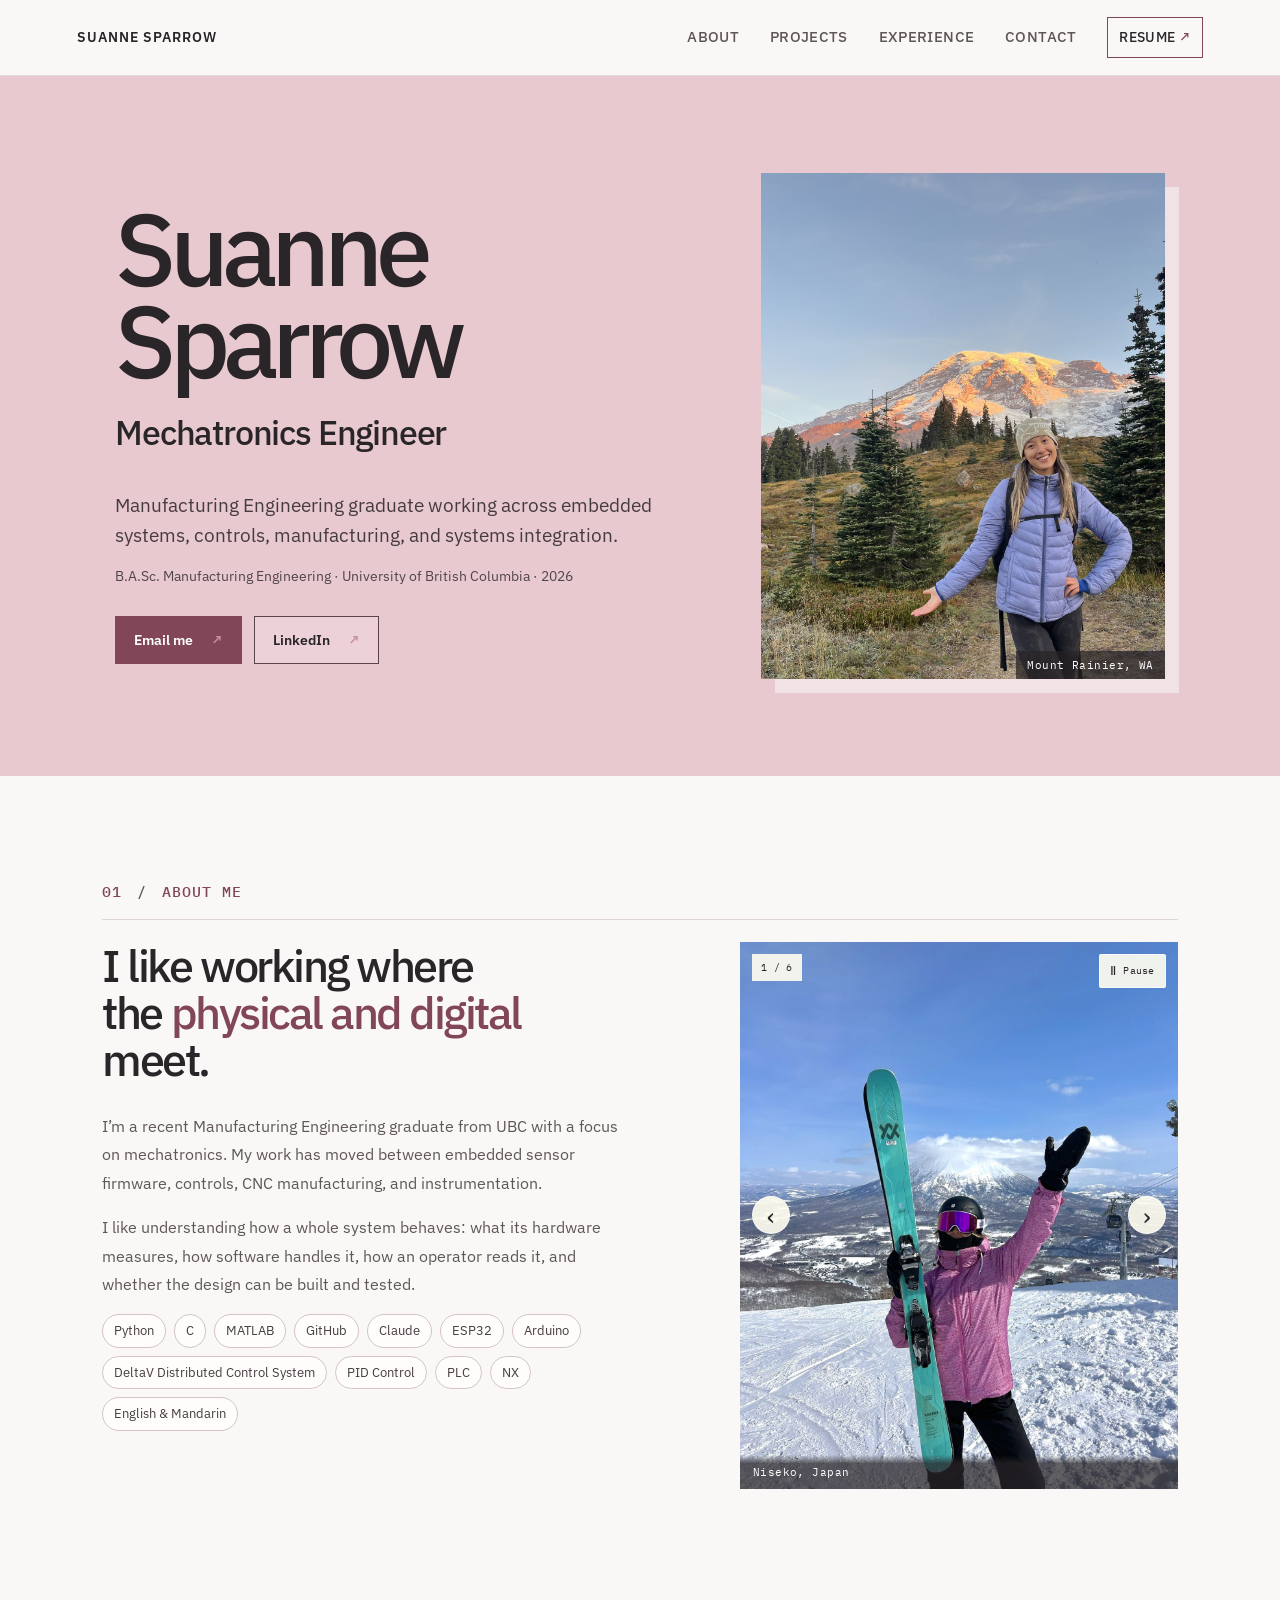
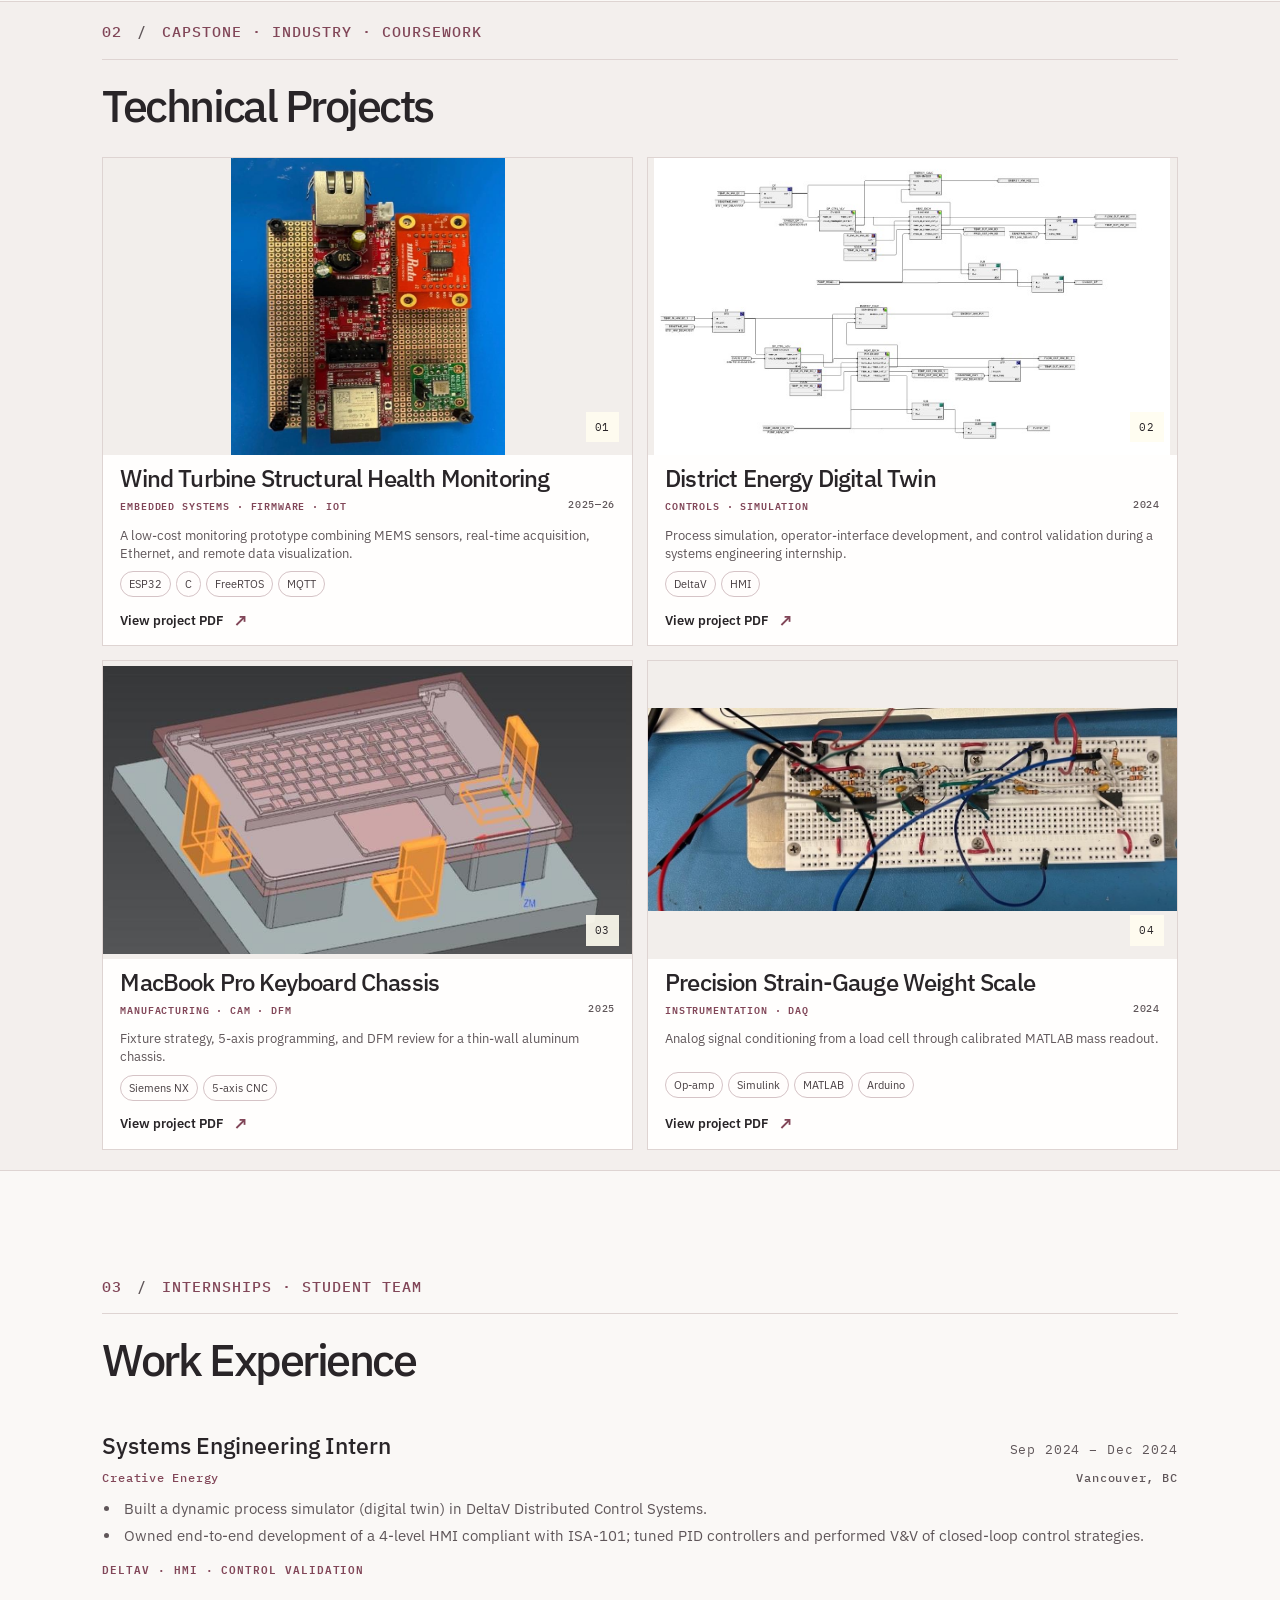
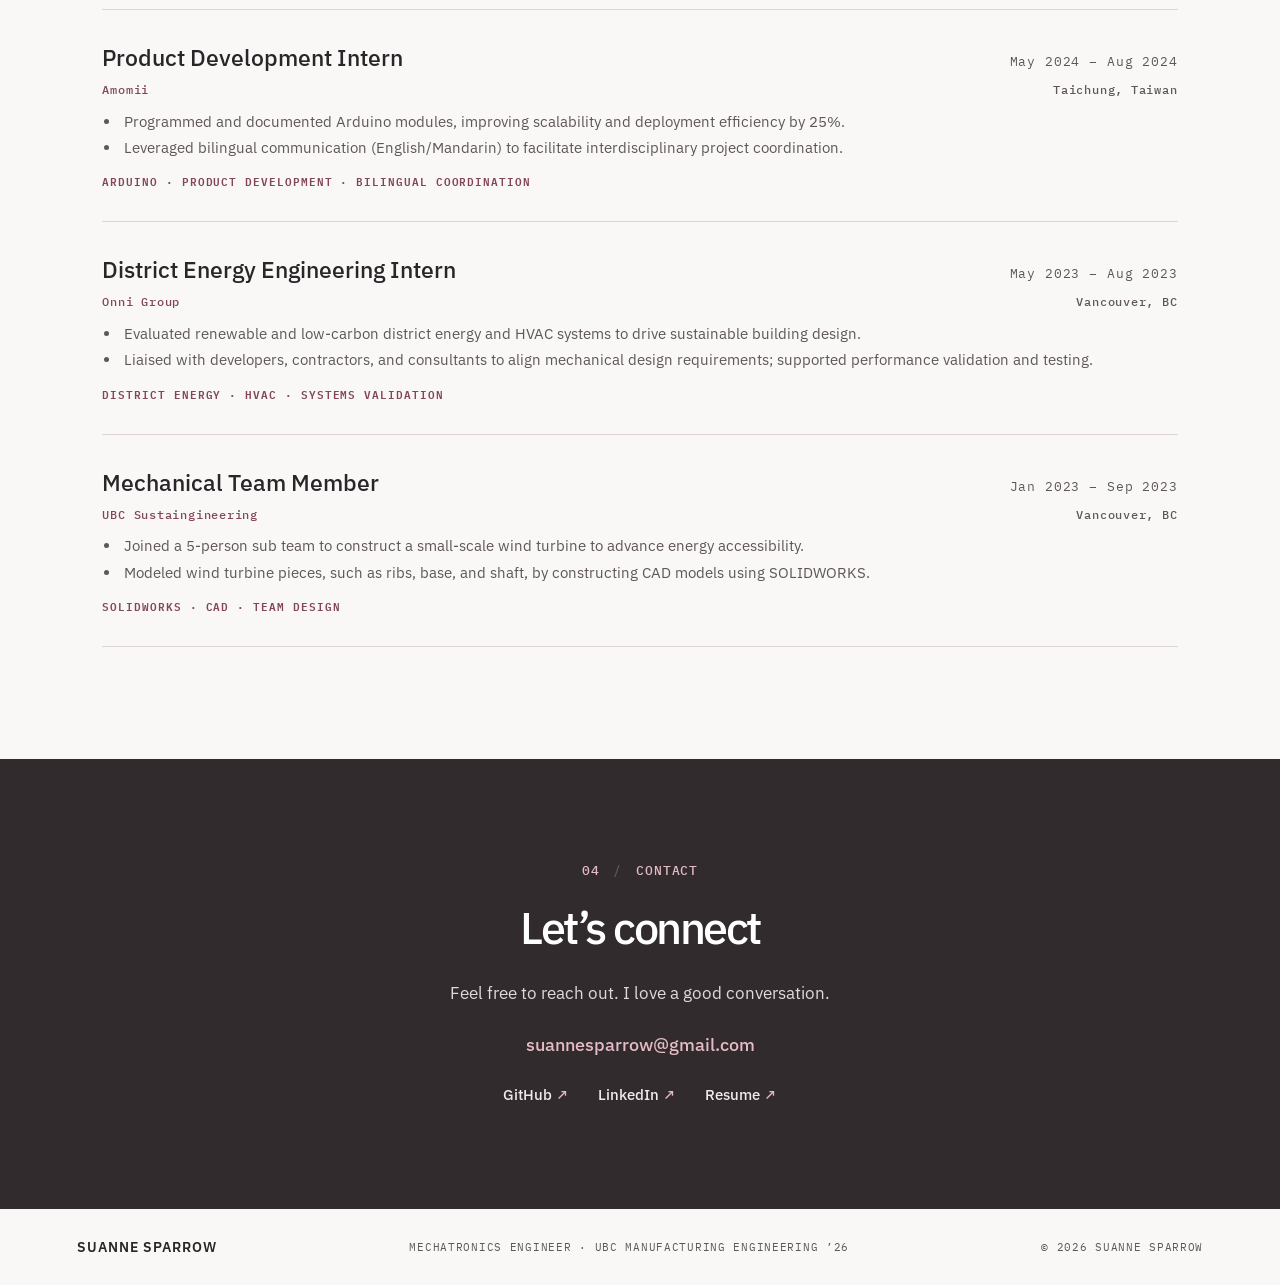
==== commit 010d8d30: "Style project tools as skill bubbles" ====
--- a/index.html
+++ b/index.html
@@ -69,16 +69,16 @@
         <div class="projects-heading"><h2 id="projects-title">Technical Projects</h2></div>
         <div class="project-grid">
           <a class="project-card" data-reveal href="assets/documents/project-pages/wind-turbine-monitoring.pdf" target="_blank" rel="noopener" aria-label="Open Wind Turbine Structural Health Monitoring project PDF">
-            <div class="project-image"><img src="assets/shm-sensor-module.jpg" alt="ESP32 sensor-node prototype assembled with MEMS sensor modules" loading="lazy" /><span class="image-count">01</span></div><div class="project-content"><h3>Wind Turbine Structural Health Monitoring</h3><p class="project-meta"><strong>EMBEDDED SYSTEMS · FIRMWARE · IOT</strong><span>2025—26</span></p><p>A low-cost monitoring prototype combining MEMS sensors, real-time acquisition, Ethernet, and remote data visualization.</p><p class="project-tools"><strong>TOOLS</strong> ESP32 · C · FreeRTOS · MQTT</p><span class="project-open">View project PDF <span aria-hidden="true">↗</span></span></div>
+            <div class="project-image"><img src="assets/shm-sensor-module.jpg" alt="ESP32 sensor-node prototype assembled with MEMS sensor modules" loading="lazy" /><span class="image-count">01</span></div><div class="project-content"><h3>Wind Turbine Structural Health Monitoring</h3><p class="project-meta"><strong>EMBEDDED SYSTEMS · FIRMWARE · IOT</strong><span>2025—26</span></p><p>A low-cost monitoring prototype combining MEMS sensors, real-time acquisition, Ethernet, and remote data visualization.</p><ul class="skill-tags project-skills" aria-label="Project tools"><li>ESP32</li><li>C</li><li>FreeRTOS</li><li>MQTT</li></ul><span class="project-open">View project PDF <span aria-hidden="true">↗</span></span></div>
           </a>
           <a class="project-card" data-reveal href="assets/documents/project-pages/district-energy-digital-twin.pdf" target="_blank" rel="noopener" aria-label="Open District Energy Digital Twin project PDF">
-            <div class="project-image"><img src="assets/digital-twin-ets-module.jpg" alt="ETS composite module internals showing the heat exchanger and valve simulation" loading="lazy" /><span class="image-count">02</span></div><div class="project-content"><h3>District Energy Digital Twin</h3><p class="project-meta"><strong>CONTROLS · SIMULATION</strong><span>2024</span></p><p>Process simulation, operator-interface development, and control validation during a systems engineering internship.</p><p class="project-tools"><strong>TOOLS</strong> DeltaV · HMI</p><span class="project-open">View project PDF <span aria-hidden="true">↗</span></span></div>
+            <div class="project-image"><img src="assets/digital-twin-ets-module.jpg" alt="ETS composite module internals showing the heat exchanger and valve simulation" loading="lazy" /><span class="image-count">02</span></div><div class="project-content"><h3>District Energy Digital Twin</h3><p class="project-meta"><strong>CONTROLS · SIMULATION</strong><span>2024</span></p><p>Process simulation, operator-interface development, and control validation during a systems engineering internship.</p><ul class="skill-tags project-skills" aria-label="Project tools"><li>DeltaV</li><li>HMI</li></ul><span class="project-open">View project PDF <span aria-hidden="true">↗</span></span></div>
           </a>
           <a class="project-card" data-reveal href="assets/documents/project-pages/macbook-keyboard-chassis.pdf" target="_blank" rel="noopener" aria-label="Open MacBook Pro Keyboard Chassis project PDF">
-            <div class="project-image"><img src="assets/chassis-fixture-bottom.jpg" alt="NX model of the keyboard chassis held on a bottom-side vacuum fixture" loading="lazy" /><span class="image-count">03</span></div><div class="project-content"><h3>MacBook Pro Keyboard Chassis</h3><p class="project-meta"><strong>MANUFACTURING · CAM · DFM</strong><span>2025</span></p><p>Fixture strategy, 5-axis programming, and DFM review for a thin-wall aluminum chassis.</p><p class="project-tools"><strong>TOOLS</strong> Siemens NX · 5-axis CNC</p><span class="project-open">View project PDF <span aria-hidden="true">↗</span></span></div>
+            <div class="project-image"><img src="assets/chassis-fixture-bottom.jpg" alt="NX model of the keyboard chassis held on a bottom-side vacuum fixture" loading="lazy" /><span class="image-count">03</span></div><div class="project-content"><h3>MacBook Pro Keyboard Chassis</h3><p class="project-meta"><strong>MANUFACTURING · CAM · DFM</strong><span>2025</span></p><p>Fixture strategy, 5-axis programming, and DFM review for a thin-wall aluminum chassis.</p><ul class="skill-tags project-skills" aria-label="Project tools"><li>Siemens NX</li><li>5-axis CNC</li></ul><span class="project-open">View project PDF <span aria-hidden="true">↗</span></span></div>
           </a>
           <a class="project-card scale-project" data-reveal href="assets/documents/project-pages/strain-gauge-weight-scale.pdf" target="_blank" rel="noopener" aria-label="Open Precision Strain-Gauge Weight Scale project PDF">
-            <div class="project-image"><img src="assets/scale-breadboard.jpg" alt="Breadboard prototype of the strain-gauge scale instrumentation and offset amplifier" loading="lazy" /><span class="image-count">04</span></div><div class="project-content"><h3>Precision Strain-Gauge Weight Scale</h3><p class="project-meta"><strong>INSTRUMENTATION · DAQ</strong><span>2024</span></p><p>Analog signal conditioning from a load cell through calibrated MATLAB mass readout.</p><p class="project-tools"><strong>TOOLS</strong> Op-amp · Simulink · MATLAB · Arduino</p><span class="project-open">View project PDF <span aria-hidden="true">↗</span></span></div>
+            <div class="project-image"><img src="assets/scale-breadboard.jpg" alt="Breadboard prototype of the strain-gauge scale instrumentation and offset amplifier" loading="lazy" /><span class="image-count">04</span></div><div class="project-content"><h3>Precision Strain-Gauge Weight Scale</h3><p class="project-meta"><strong>INSTRUMENTATION · DAQ</strong><span>2024</span></p><p>Analog signal conditioning from a load cell through calibrated MATLAB mass readout.</p><ul class="skill-tags project-skills" aria-label="Project tools"><li>Op-amp</li><li>Simulink</li><li>MATLAB</li><li>Arduino</li></ul><span class="project-open">View project PDF <span aria-hidden="true">↗</span></span></div>
           </a>
         </div>
       </section>
--- a/styles.css
+++ b/styles.css
@@ -102,13 +102,13 @@
 .project-image > img { position: absolute; inset: 0; width: 100%; height: 100%; object-fit: contain; transition: transform .5s ease; }
 .image-count { position: absolute; right: 13px; bottom: 13px; padding: 6px 9px; color: var(--text); background: #fffdf0e8; font-size: 11px; }
 .project-content { flex: 1; min-height: 190px; display: flex; flex-direction: column; align-items: flex-start; padding: 11px 17px 10px; }
-.project-meta { width: 100%; display: flex; justify-content: space-between; gap: 10px; margin: 0 0 5px; color: var(--pink-dark); font-size: 10px; font-weight: 500; }
+.project-meta { width: 100%; display: flex; justify-content: space-between; gap: 10px; margin: 0 0 13px; color: var(--pink-dark); font-size: 10px; font-weight: 500; }
 .project-meta strong { font-weight: 600; letter-spacing: .085em; }
 .project-meta span { flex: none; color: var(--text-muted); }
-.project-content h3 { min-height: 2em; margin: 0 0 5px; font-size: clamp(20px, 1.85vw, 25px); font-weight: 500; line-height: 1.1; letter-spacing: -.035em; }
+.project-content h3 { margin: 0 0 5px; font-size: clamp(20px, 1.85vw, 25px); font-weight: 500; line-height: 1.1; letter-spacing: -.035em; }
 .project-content > p:not(.project-meta) { min-height: 2.6em; margin-bottom: 8px; color: var(--text-muted); font-size: 13px; line-height: 1.4; }
-.project-content > p.project-tools { min-height: 0; margin: 0 0 8px; color: var(--text-muted); font-size: 11px; line-height: 1.45; }
-.project-tools strong { margin-right: 5px; color: var(--pink-dark); font-family: var(--mono); font-size: 10px; font-weight: 600; letter-spacing: .085em; }
+.project-content .project-skills { margin-top: 0; gap: 5px; }
+.project-content .project-skills li { padding: 3px 8px; font-size: 11px; }
 .project-open { display: inline-flex; align-items: center; gap: 9px; margin-top: auto; padding: 6px 0 0; border: 0; cursor: pointer; color: var(--text); background: transparent; font-size: 13px; font-weight: 600; }
 .project-open span { color: var(--pink-dark); font-size: 18px; transition: transform .18s ease; }
 .project-open:hover span { transform: translate(3px, -3px); }
@@ -219,8 +219,8 @@
   .project-grid { grid-template-columns: 1fr; gap: 19px; }
   .project-image { aspect-ratio: 16 / 9; }
   .project-content { min-height: 190px; padding: 12px 15px 11px; }
-  .project-content h3 { min-height: 2em; font-size: 22px; }
-  .project-content > p:not(.project-meta):not(.project-tools) { min-height: 2.6em; font-size: 13px; }
+  .project-content h3 { font-size: 22px; }
+  .project-content > p:not(.project-meta) { min-height: 2.6em; font-size: 13px; }
   .project-meta { font-size: 10px; }
   .timeline-item { padding: 22px 0 24px; }
   .timeline-head, .timeline-company { gap: 10px; }
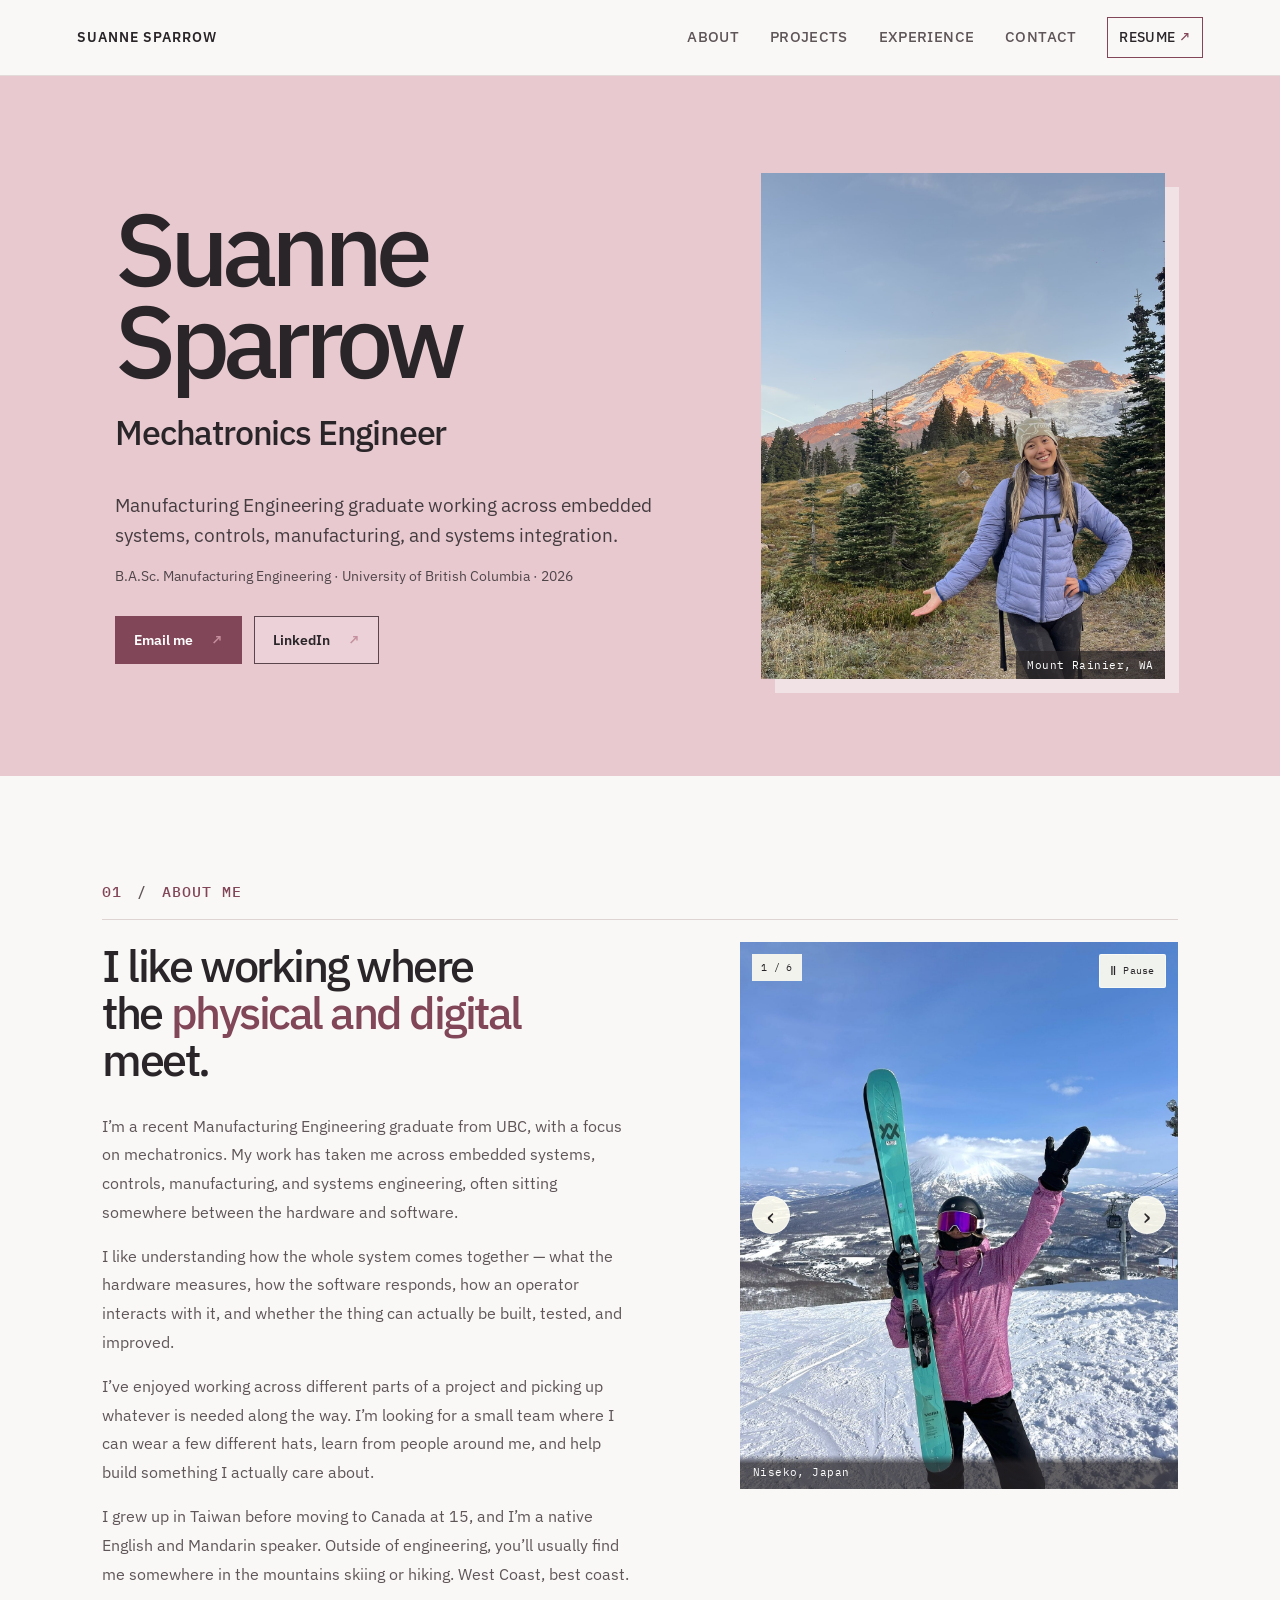
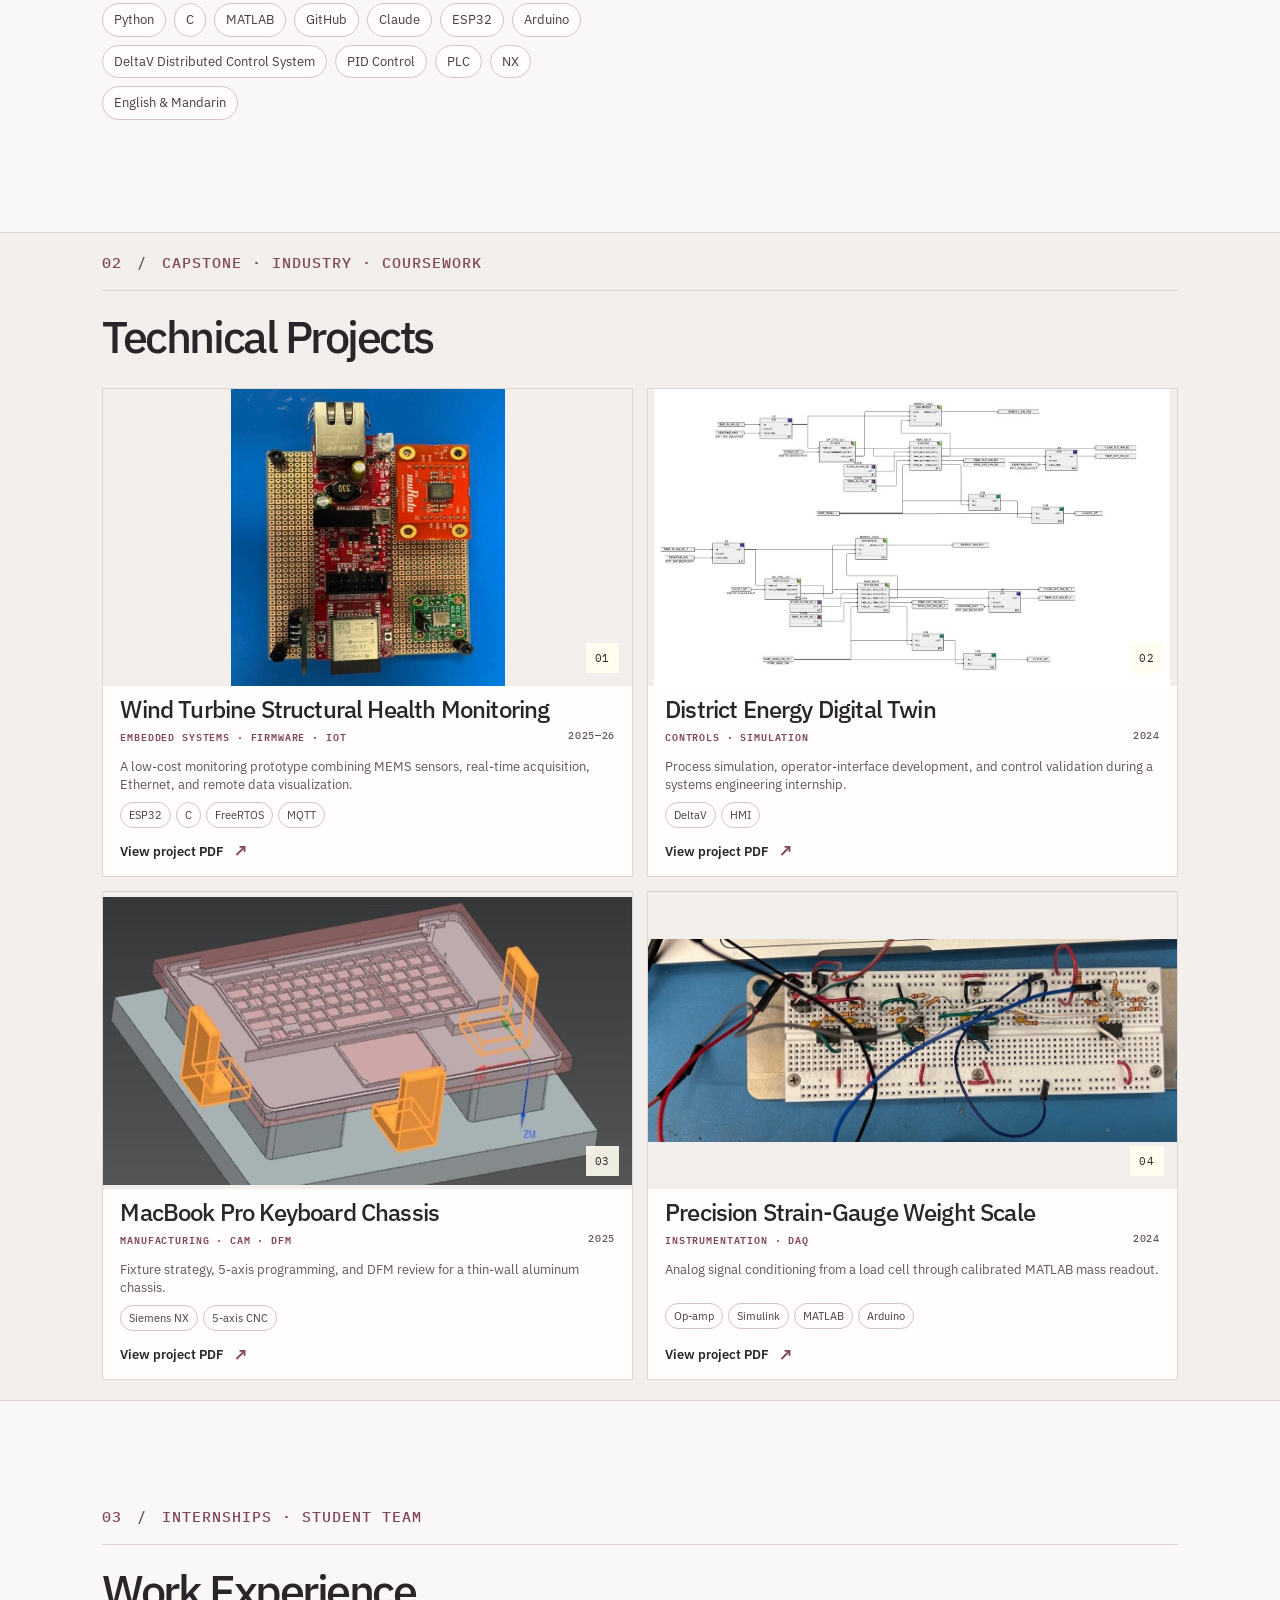
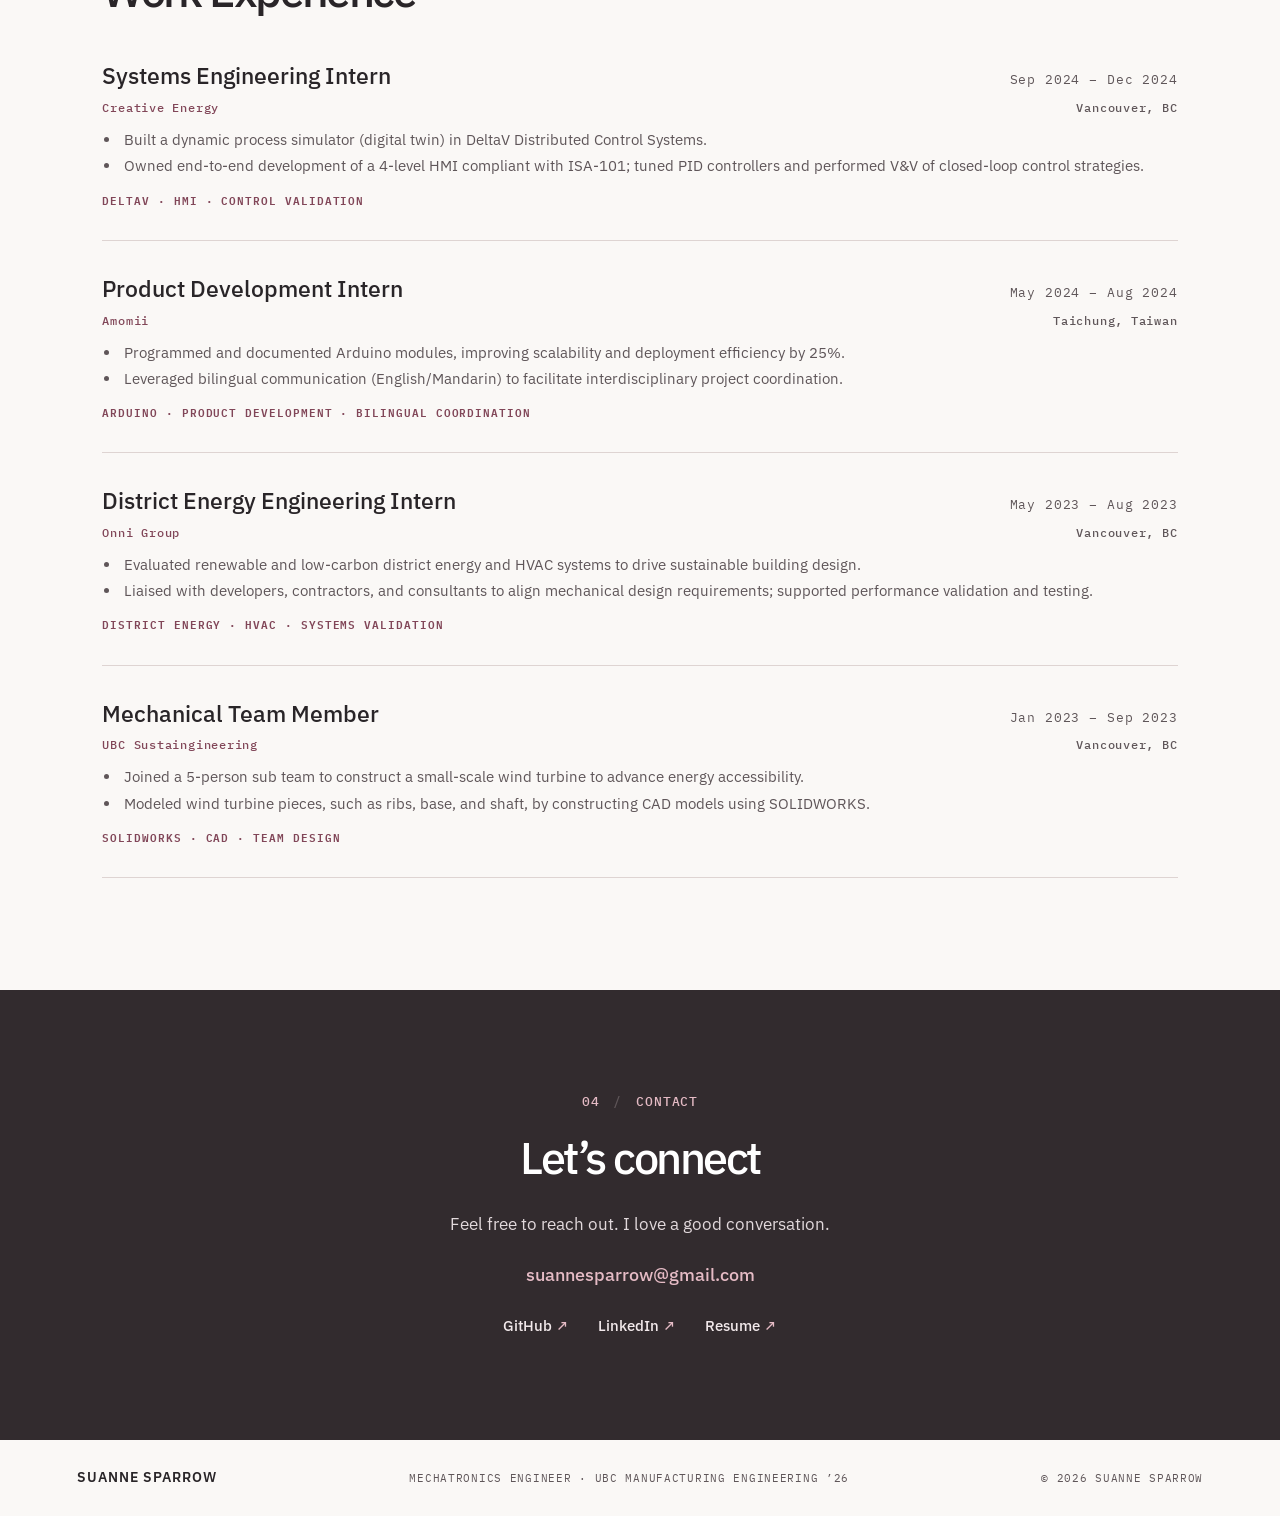
==== commit 56d19efd: "Refresh About section copy" ====
--- a/index.html
+++ b/index.html
@@ -43,7 +43,7 @@
       <section class="about section-anchor" id="about" data-section="about" aria-labelledby="about-title">
         <div class="section-topline"><p class="section-kicker">01 <span>/</span> ABOUT ME</p></div>
         <div class="about-grid">
-          <div class="about-copy"><h2 id="about-title">I like working where<br />the <em>physical and digital</em><br />meet.</h2><p>I’m a recent Manufacturing Engineering graduate from UBC with a focus on mechatronics. My work has moved between embedded sensor firmware, controls, CNC manufacturing, and instrumentation.</p><p>I like understanding how a whole system behaves: what its hardware measures, how software handles it, how an operator reads it, and whether the design can be built and tested.</p><ul class="skill-tags" aria-label="Technical skills">
+          <div class="about-copy"><h2 id="about-title">I like working where<br />the <em>physical and digital</em><br />meet.</h2><p>I’m a recent Manufacturing Engineering graduate from UBC, with a focus on mechatronics. My work has taken me across embedded systems, controls, manufacturing, and systems engineering, often sitting somewhere between the hardware and software.</p><p>I like understanding how the whole system comes together — what the hardware measures, how the software responds, how an operator interacts with it, and whether the thing can actually be built, tested, and improved.</p><p>I’ve enjoyed working across different parts of a project and picking up whatever is needed along the way. I’m looking for a small team where I can wear a few different hats, learn from people around me, and help build something I actually care about.</p><p>I grew up in Taiwan before moving to Canada at 15, and I’m a native English and Mandarin speaker. Outside of engineering, you’ll usually find me somewhere in the mountains skiing or hiking. West Coast, best coast.</p><ul class="skill-tags" aria-label="Technical skills">
             <li>Python</li><li>C</li><li>MATLAB</li><li>GitHub</li><li>Claude</li><li>ESP32</li><li>Arduino</li><li>DeltaV Distributed Control System</li><li>PID Control</li><li>PLC</li><li>NX</li><li>English &amp; Mandarin</li>
           </ul></div>
           <div class="about-visual" role="group" aria-label="Photo gallery" aria-roledescription="carousel">
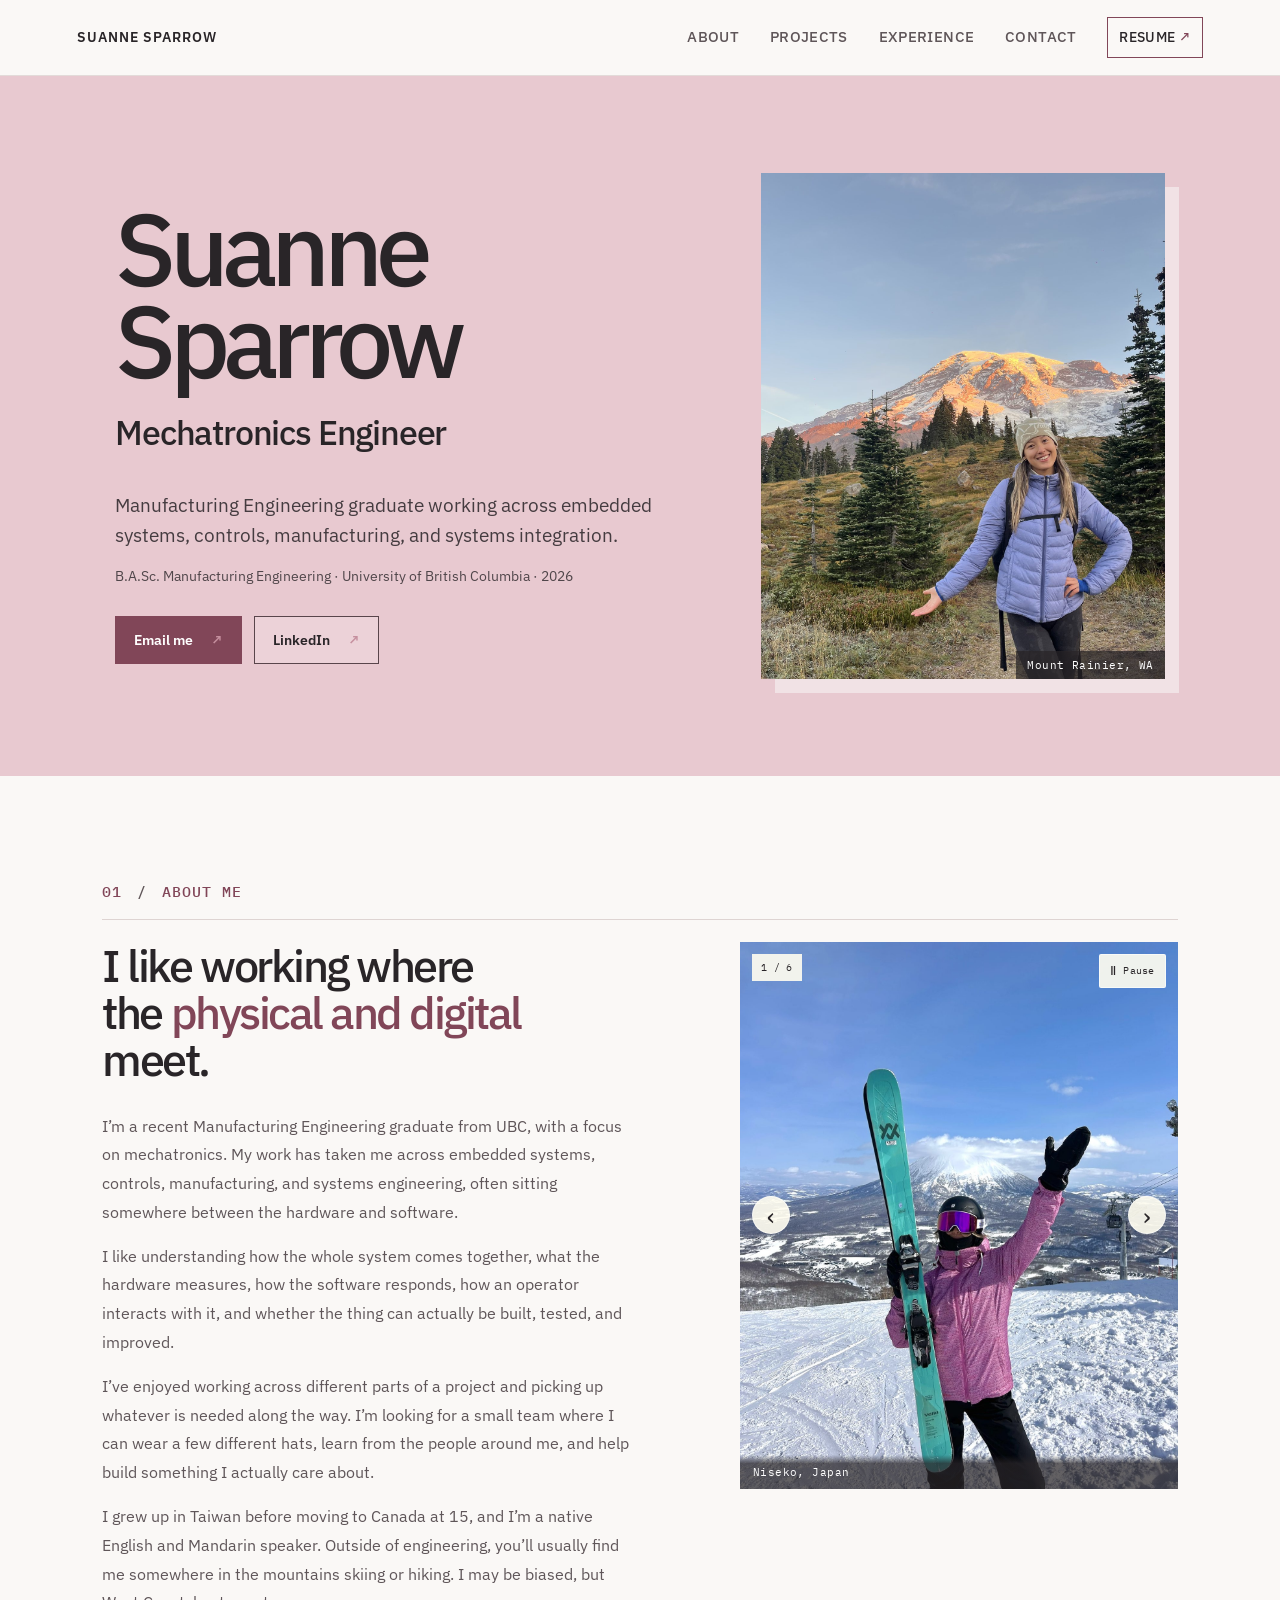
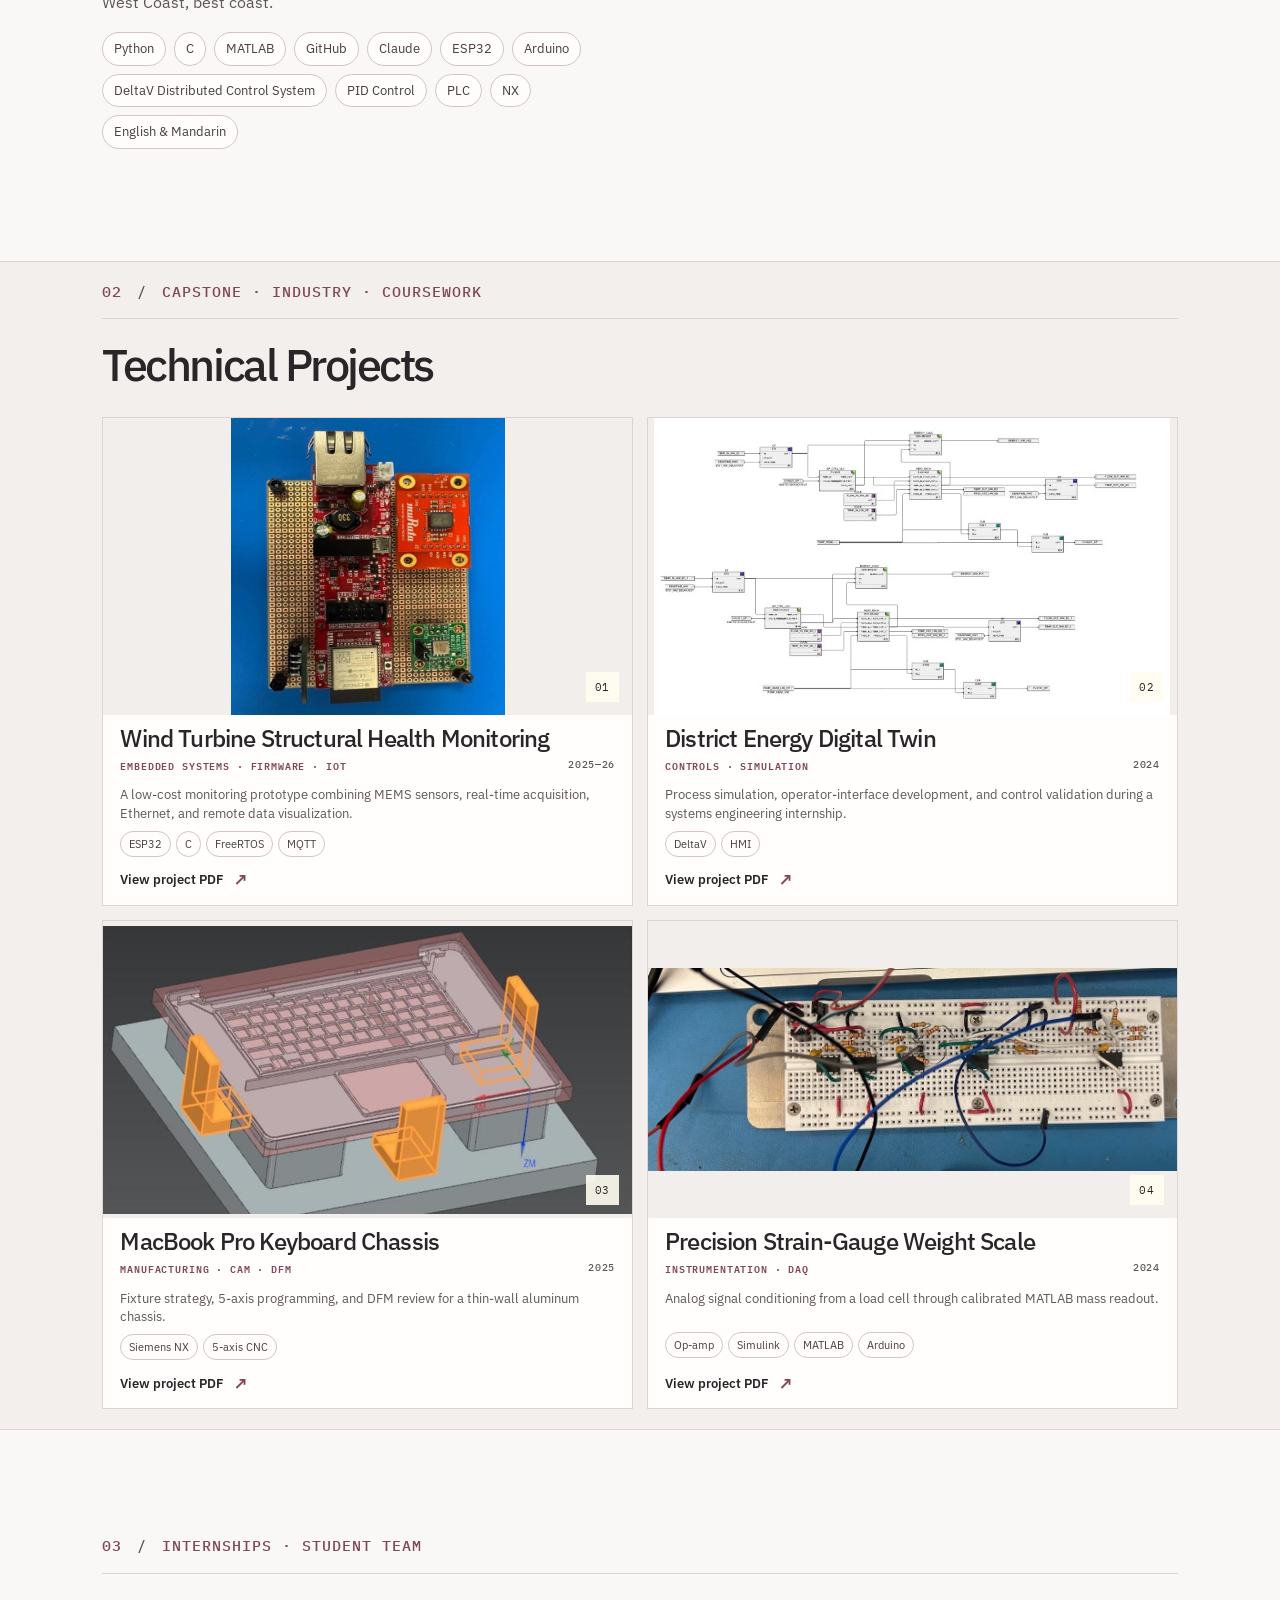
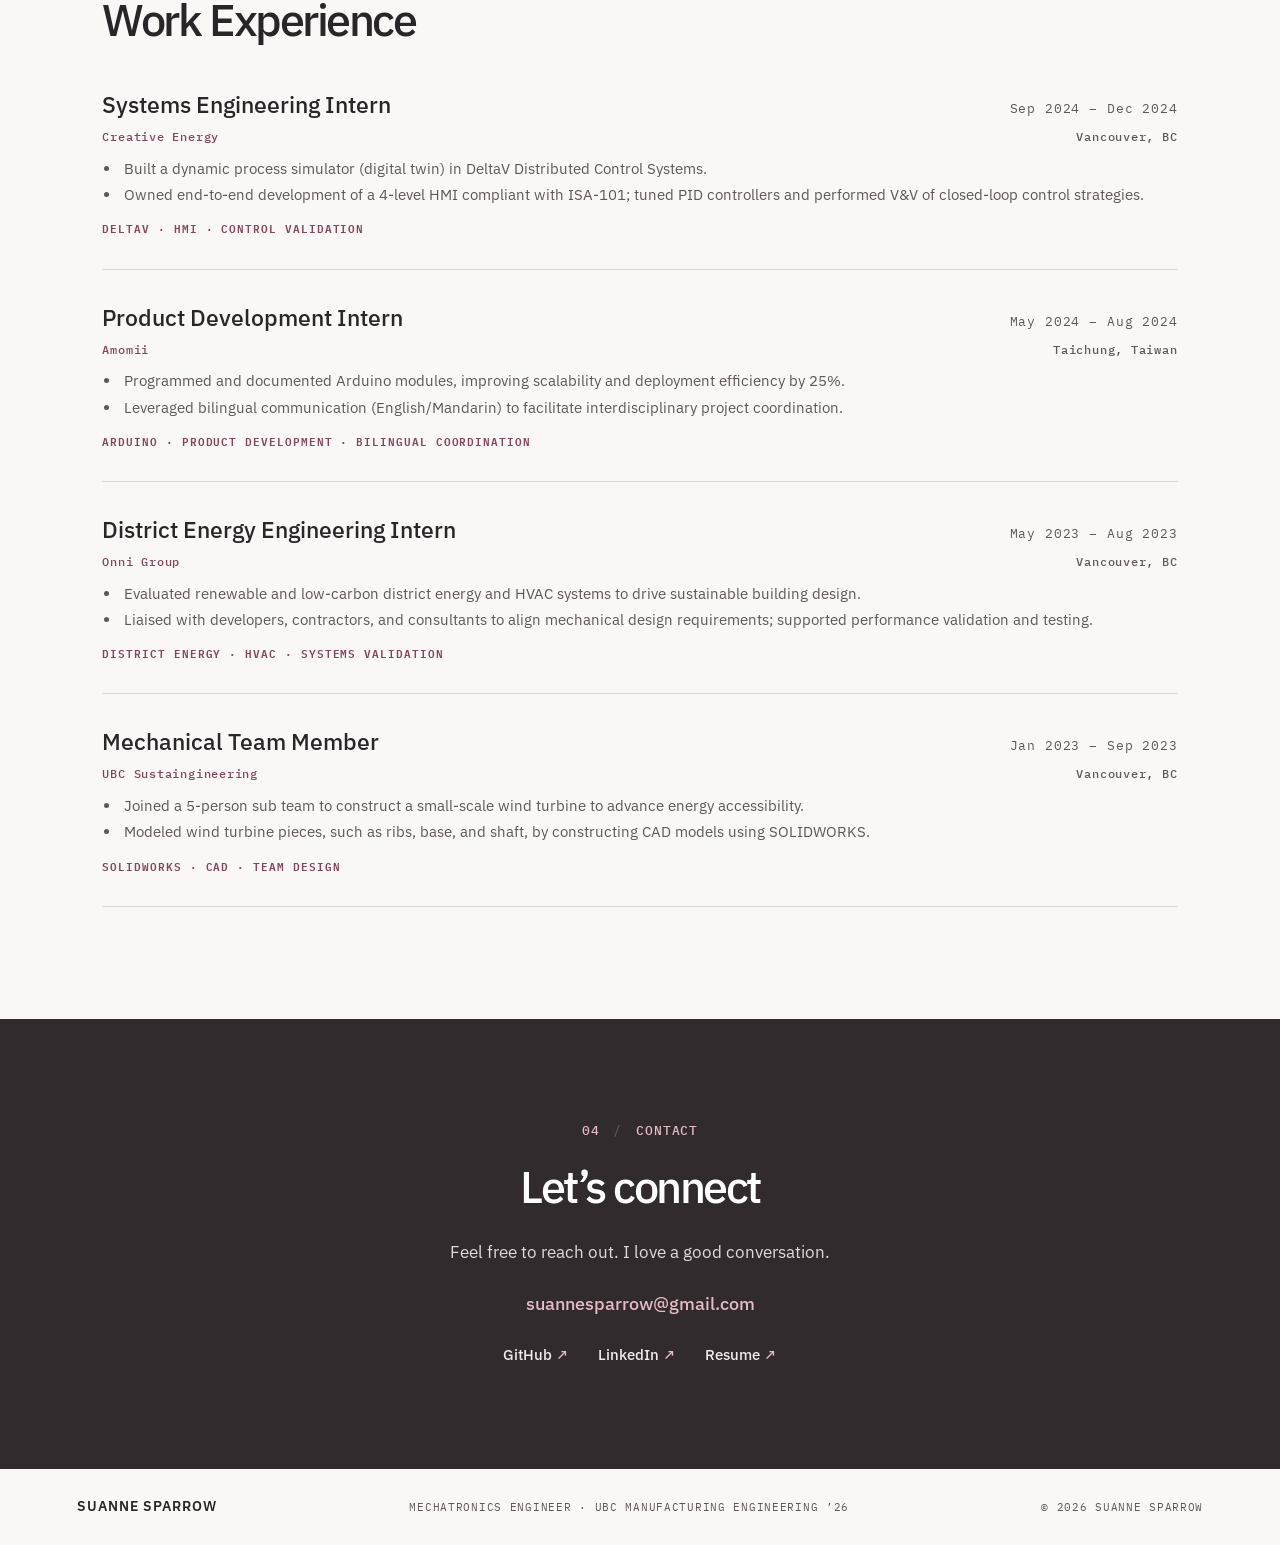
==== commit c1c64b8d: "Refine About section wording" ====
--- a/index.html
+++ b/index.html
@@ -43,7 +43,7 @@
       <section class="about section-anchor" id="about" data-section="about" aria-labelledby="about-title">
         <div class="section-topline"><p class="section-kicker">01 <span>/</span> ABOUT ME</p></div>
         <div class="about-grid">
-          <div class="about-copy"><h2 id="about-title">I like working where<br />the <em>physical and digital</em><br />meet.</h2><p>I’m a recent Manufacturing Engineering graduate from UBC, with a focus on mechatronics. My work has taken me across embedded systems, controls, manufacturing, and systems engineering, often sitting somewhere between the hardware and software.</p><p>I like understanding how the whole system comes together — what the hardware measures, how the software responds, how an operator interacts with it, and whether the thing can actually be built, tested, and improved.</p><p>I’ve enjoyed working across different parts of a project and picking up whatever is needed along the way. I’m looking for a small team where I can wear a few different hats, learn from people around me, and help build something I actually care about.</p><p>I grew up in Taiwan before moving to Canada at 15, and I’m a native English and Mandarin speaker. Outside of engineering, you’ll usually find me somewhere in the mountains skiing or hiking. West Coast, best coast.</p><ul class="skill-tags" aria-label="Technical skills">
+          <div class="about-copy"><h2 id="about-title">I like working where<br />the <em>physical and digital</em><br />meet.</h2><p>I’m a recent Manufacturing Engineering graduate from UBC, with a focus on mechatronics. My work has taken me across embedded systems, controls, manufacturing, and systems engineering, often sitting somewhere between the hardware and software.</p><p>I like understanding how the whole system comes together, what the hardware measures, how the software responds, how an operator interacts with it, and whether the thing can actually be built, tested, and improved.</p><p>I’ve enjoyed working across different parts of a project and picking up whatever is needed along the way. I’m looking for a small team where I can wear a few different hats, learn from the people around me, and help build something I actually care about.</p><p>I grew up in Taiwan before moving to Canada at 15, and I’m a native English and Mandarin speaker. Outside of engineering, you’ll usually find me somewhere in the mountains skiing or hiking. I may be biased, but West Coast, best coast.</p><ul class="skill-tags" aria-label="Technical skills">
             <li>Python</li><li>C</li><li>MATLAB</li><li>GitHub</li><li>Claude</li><li>ESP32</li><li>Arduino</li><li>DeltaV Distributed Control System</li><li>PID Control</li><li>PLC</li><li>NX</li><li>English &amp; Mandarin</li>
           </ul></div>
           <div class="about-visual" role="group" aria-label="Photo gallery" aria-roledescription="carousel">
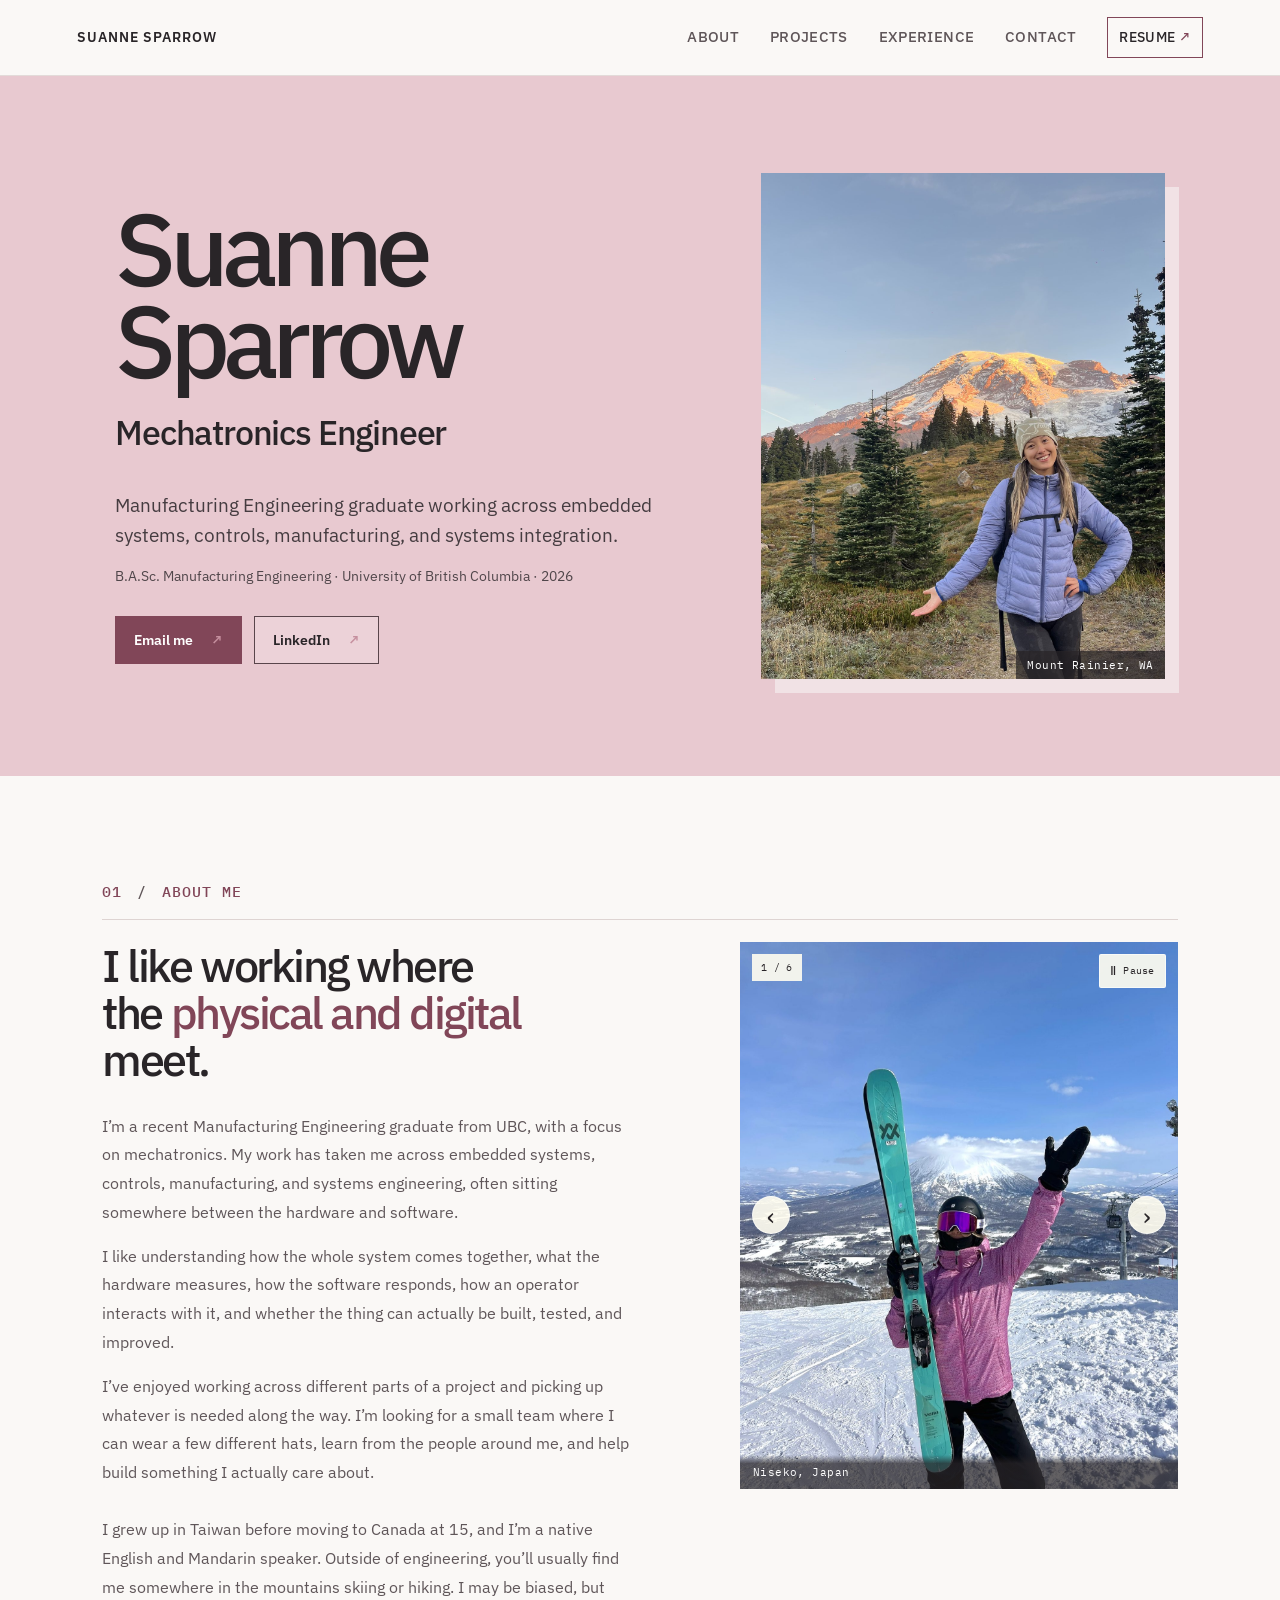
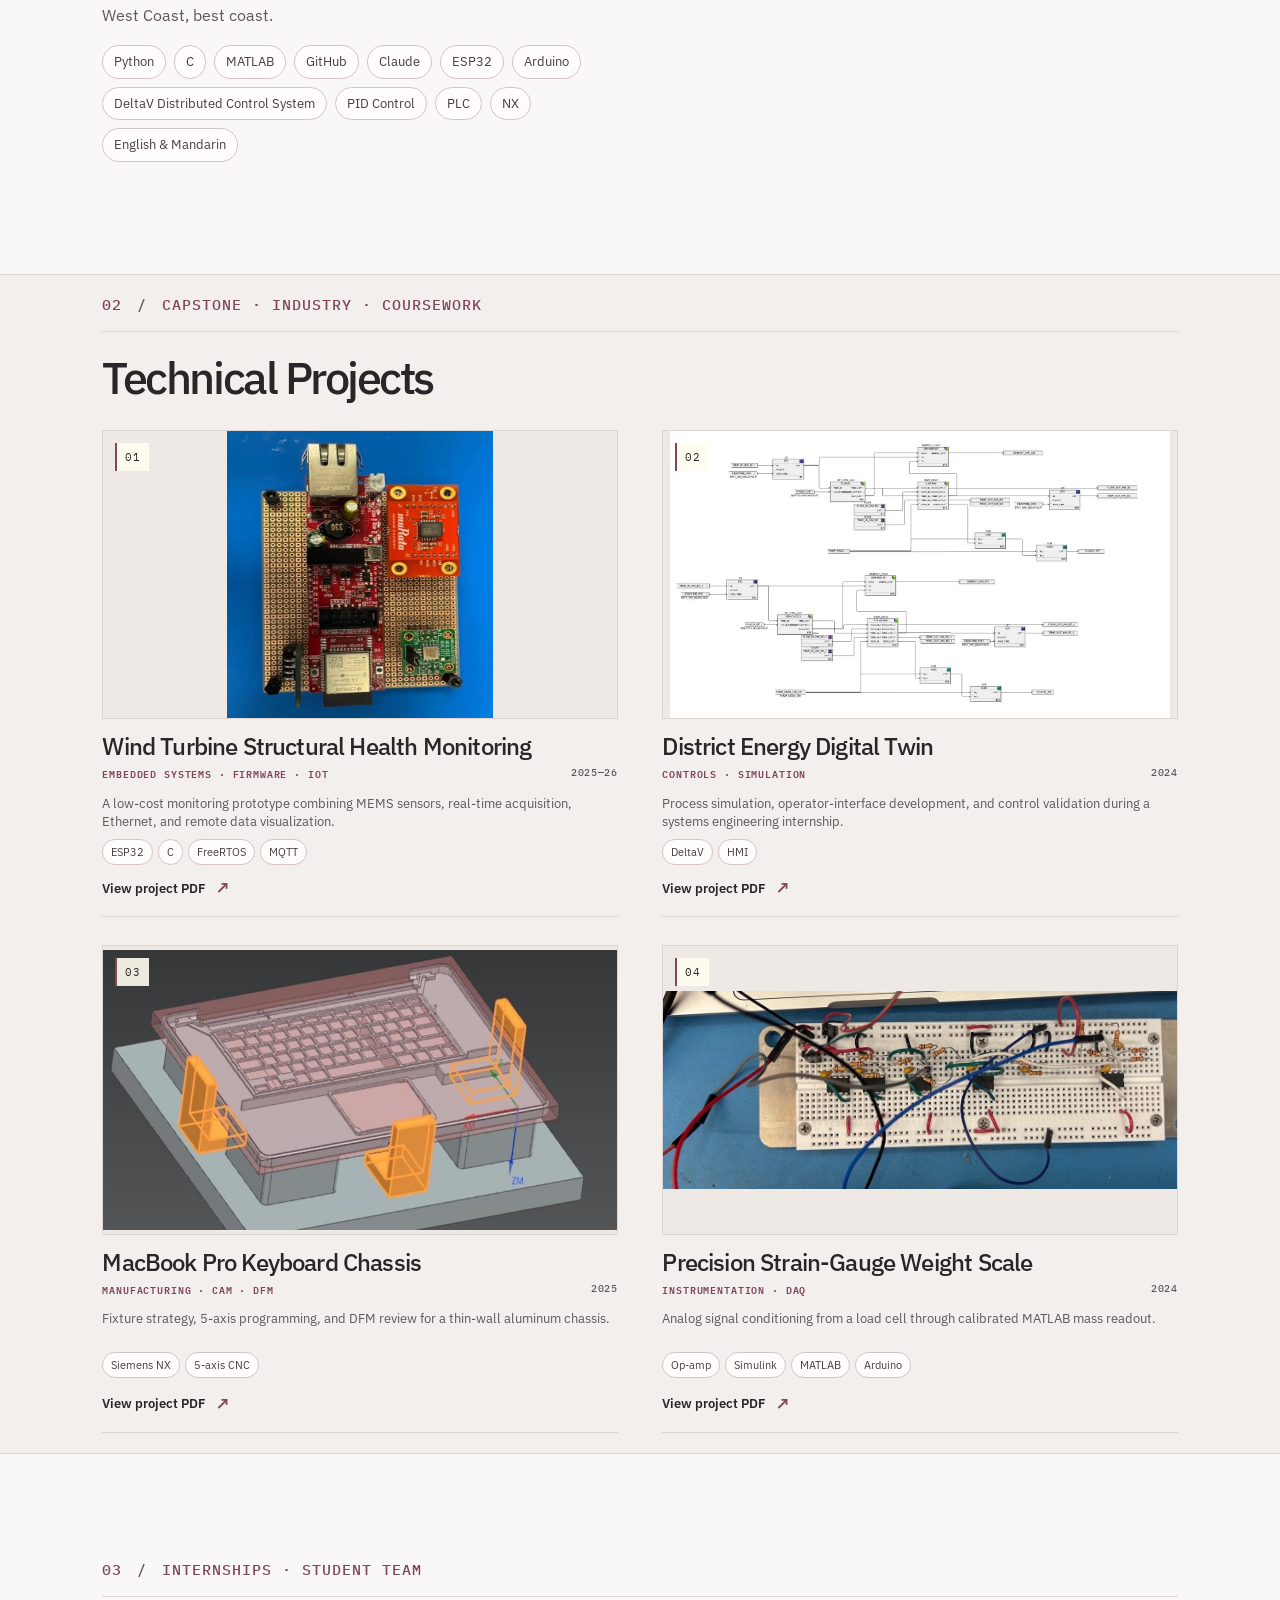
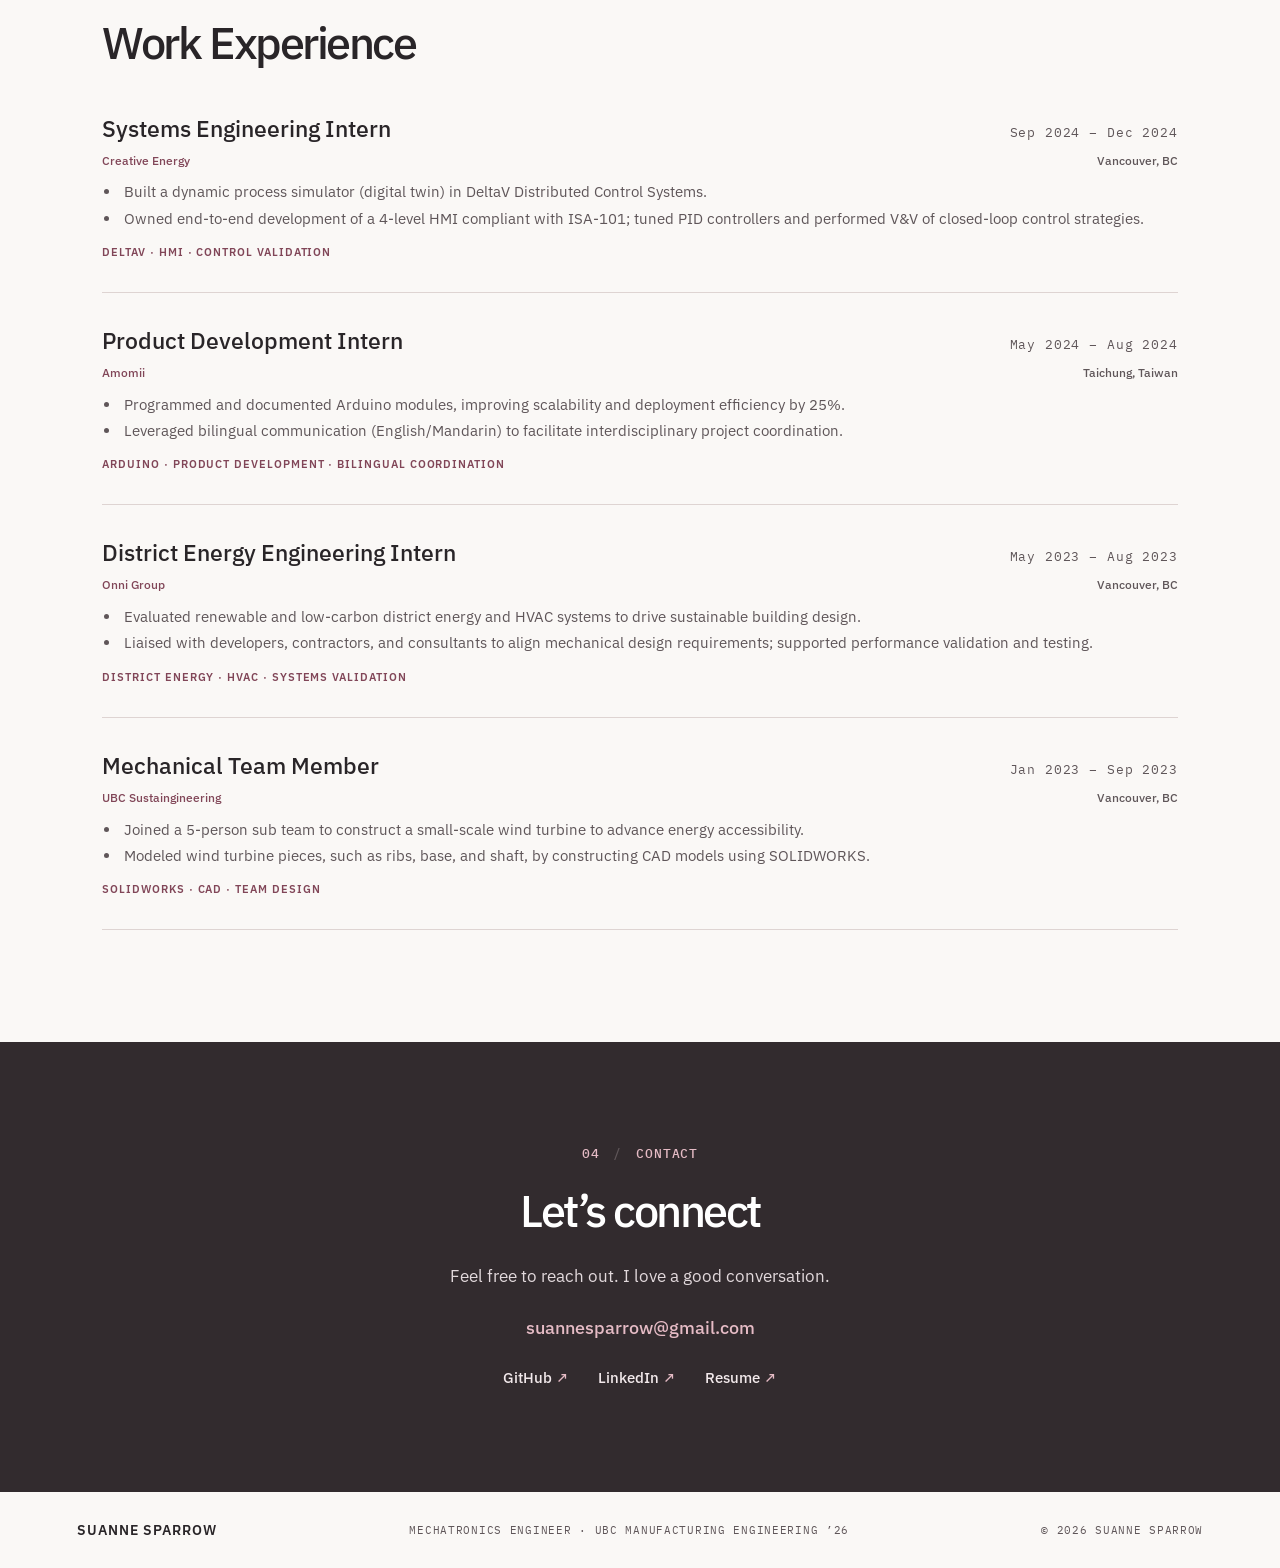
==== commit 0cca0357: "Refine portfolio visual rhythm" ====
--- a/index.html
+++ b/index.html
@@ -43,7 +43,7 @@
       <section class="about section-anchor" id="about" data-section="about" aria-labelledby="about-title">
         <div class="section-topline"><p class="section-kicker">01 <span>/</span> ABOUT ME</p></div>
         <div class="about-grid">
-          <div class="about-copy"><h2 id="about-title">I like working where<br />the <em>physical and digital</em><br />meet.</h2><p>I’m a recent Manufacturing Engineering graduate from UBC, with a focus on mechatronics. My work has taken me across embedded systems, controls, manufacturing, and systems engineering, often sitting somewhere between the hardware and software.</p><p>I like understanding how the whole system comes together, what the hardware measures, how the software responds, how an operator interacts with it, and whether the thing can actually be built, tested, and improved.</p><p>I’ve enjoyed working across different parts of a project and picking up whatever is needed along the way. I’m looking for a small team where I can wear a few different hats, learn from the people around me, and help build something I actually care about.</p><p>I grew up in Taiwan before moving to Canada at 15, and I’m a native English and Mandarin speaker. Outside of engineering, you’ll usually find me somewhere in the mountains skiing or hiking. I may be biased, but West Coast, best coast.</p><ul class="skill-tags" aria-label="Technical skills">
+          <div class="about-copy"><h2 id="about-title">I like working where<br />the <em>physical and digital</em><br />meet.</h2><p>I’m a recent Manufacturing Engineering graduate from UBC, with a focus on mechatronics. My work has taken me across embedded systems, controls, manufacturing, and systems engineering, often sitting somewhere between the hardware and software.</p><p>I like understanding how the whole system comes together, what the hardware measures, how the software responds, how an operator interacts with it, and whether the thing can actually be built, tested, and improved.</p><p>I’ve enjoyed working across different parts of a project and picking up whatever is needed along the way. I’m looking for a small team where I can wear a few different hats, learn from the people around me, and help build something I actually care about.</p><p class="about-personal-note">I grew up in Taiwan before moving to Canada at 15, and I’m a native English and Mandarin speaker. Outside of engineering, you’ll usually find me somewhere in the mountains skiing or hiking. I may be biased, but West Coast, best coast.</p><ul class="skill-tags" aria-label="Technical skills">
             <li>Python</li><li>C</li><li>MATLAB</li><li>GitHub</li><li>Claude</li><li>ESP32</li><li>Arduino</li><li>DeltaV Distributed Control System</li><li>PID Control</li><li>PLC</li><li>NX</li><li>English &amp; Mandarin</li>
           </ul></div>
           <div class="about-visual" role="group" aria-label="Photo gallery" aria-roledescription="carousel">
--- a/styles.css
+++ b/styles.css
@@ -48,7 +48,7 @@
 .hero-photo { position: relative; z-index: 1; grid-column: 2; grid-row: 1 / span 2; justify-self: end; width: min(100%, 430px); margin: 0; overflow: hidden; box-shadow: 14px 14px 0 var(--pink-soft); }
 .hero-photo img { width: 100%; max-height: min(70svh, 620px); aspect-ratio: 4 / 5; object-fit: cover; object-position: center 48%; }
 .hero-photo figcaption { position: absolute; right: 0; bottom: 0; padding: 7px 11px; color: white; background: #292528b8; font: 11px var(--mono); letter-spacing: .04em; }
-.section-kicker, .section-label, .project-meta, .image-count, .timeline-when, .timeline-company, .timeline-tags, .dialog-top, .dialog-facts b, .pdf-link, .pdf-embed summary, .dialog-image figcaption, .safety-note, .site-footer { font-family: var(--mono); letter-spacing: .065em; }
+.section-kicker, .section-label, .project-meta, .image-count, .timeline-when, .dialog-top, .dialog-facts b, .pdf-link, .pdf-embed summary, .dialog-image figcaption, .safety-note, .site-footer { font-family: var(--mono); letter-spacing: .065em; }
 .hero h1 { margin: 0; font-size: clamp(68px, 8vw, 116px); font-weight: 500; line-height: .9; letter-spacing: -.065em; }
 .hero-role { margin: 18px 0 0; font-size: clamp(25px, 2.7vw, 34px); font-weight: 500; letter-spacing: -.035em; }
 .hero-summary { max-width: 610px; margin-bottom: 14px; color: #453c40; font-size: 19px; line-height: 1.62; }
@@ -71,6 +71,7 @@
 .about-copy h2, .projects-heading h2, .experience-heading h2, .contact h2 { margin: 0 0 28px; font-size: clamp(34px, 3.6vw, 45px); font-weight: 500; line-height: 1.05; letter-spacing: -.055em; }
 .about-copy h2 em, .projects-heading h2 em { color: var(--pink-dark); font-style: normal; }
 .about-copy > p:not(.section-label) { max-width: 610px; margin-bottom: 15px; color: var(--text-muted); font-size: 16px; line-height: 1.8; }
+.about-copy > .about-personal-note { margin-top: 28px; }
 .about-visual { position: relative; aspect-ratio: 4 / 5; min-height: 0; isolation: isolate; overflow: hidden; background: var(--pink-soft); }
 .about-slide { position: absolute; inset: 0; margin: 0; opacity: 0; transition: opacity .85s ease; }
 .about-slide.is-active { opacity: 1; }
@@ -96,12 +97,12 @@
 .projects-heading h2 { line-height: 1.05; }
 .projects-heading > p, .experience-heading > p { max-width: 370px; margin: 0 0 5px; color: var(--text-muted); font-size: 16px; }
 .projects-heading > p { max-width: 440px; font-size: 13px; line-height: 1.4; }
-.project-grid { display: grid; grid-template-columns: repeat(2, minmax(0, 1fr)); grid-auto-rows: 1fr; gap: 14px; }
-.project-card { min-width: 0; display: flex; flex-direction: column; overflow: hidden; border: 1px solid var(--border); background: var(--surface); transform: translateZ(0); transition: transform .28s ease, border-color .28s ease, box-shadow .28s ease; }
-.project-image { position: relative; width: 100%; aspect-ratio: 16 / 9; overflow: hidden; background: #f2eeeb; }
+.project-grid { display: grid; grid-template-columns: repeat(2, minmax(0, 1fr)); grid-auto-rows: 1fr; column-gap: clamp(24px, 3.5vw, 46px); row-gap: 28px; }
+.project-card { min-width: 0; display: flex; flex-direction: column; overflow: hidden; background: transparent; }
+.project-image { position: relative; width: 100%; aspect-ratio: 16 / 9; overflow: hidden; border: 1px solid var(--border); background: #eee9e5; transition: border-color .2s ease; }
 .project-image > img { position: absolute; inset: 0; width: 100%; height: 100%; object-fit: contain; transition: transform .5s ease; }
-.image-count { position: absolute; right: 13px; bottom: 13px; padding: 6px 9px; color: var(--text); background: #fffdf0e8; font-size: 11px; }
-.project-content { flex: 1; min-height: 190px; display: flex; flex-direction: column; align-items: flex-start; padding: 11px 17px 10px; }
+.image-count { position: absolute; top: 12px; left: 12px; padding: 5px 8px; border-left: 2px solid var(--pink-dark); color: var(--text); background: #fffdf0e8; font-size: 11px; }
+.project-content { flex: 1; min-height: 190px; display: flex; flex-direction: column; align-items: flex-start; padding: 15px 0 13px; border-bottom: 1px solid var(--border); }
 .project-meta { width: 100%; display: flex; justify-content: space-between; gap: 10px; margin: 0 0 13px; color: var(--pink-dark); font-size: 10px; font-weight: 500; }
 .project-meta strong { font-weight: 600; letter-spacing: .085em; }
 .project-meta span { flex: none; color: var(--text-muted); }
@@ -109,7 +110,7 @@
 .project-content > p:not(.project-meta) { min-height: 2.6em; margin-bottom: 8px; color: var(--text-muted); font-size: 13px; line-height: 1.4; }
 .project-content .project-skills { margin-top: 0; gap: 5px; }
 .project-content .project-skills li { padding: 3px 8px; font-size: 11px; }
-.project-open { display: inline-flex; align-items: center; gap: 9px; margin-top: auto; padding: 6px 0 0; border: 0; cursor: pointer; color: var(--text); background: transparent; font-size: 13px; font-weight: 600; }
+.project-open { display: inline-flex; align-items: center; gap: 9px; margin-top: auto; padding: 8px 0 0; border: 0; cursor: pointer; color: var(--text); background: transparent; font-size: 13px; font-weight: 600; }
 .project-open span { color: var(--pink-dark); font-size: 18px; transition: transform .18s ease; }
 .project-open:hover span { transform: translate(3px, -3px); }
 .experience { padding-bottom: 112px; }
@@ -172,7 +173,8 @@
 .safety-note { margin: 12px 0 18px; color: var(--text-muted); font-size: 11px; letter-spacing: .01em; }
 
 @media (hover: hover) and (pointer: fine) {
-  .project-card:hover { border-color: var(--pink-dark); }
+  .project-card:hover .project-image { border-color: var(--pink-dark); }
+  .project-card:hover .project-open { color: var(--pink-dark); }
 }
 @media (max-width: 980px) {
   .site-header { padding-right: 5vw; padding-left: 5vw; }
@@ -181,7 +183,7 @@
   .about, .projects, .experience, .contact { padding-right: 6vw; padding-left: 6vw; }
   .about-grid { grid-template-columns: minmax(0, 1fr) minmax(280px, .9fr); gap: 5vw; }
   .about-visual, .about-slide img { min-height: 340px; }
-  .project-content { padding-right: 19px; padding-left: 19px; }
+  .project-content { padding-top: 13px; }
 }
 @media (max-width: 720px) {
   :root { --nav-height: 68px; }
@@ -218,7 +220,7 @@
   .projects-heading > p, .experience-heading > p { font-size: 14px; }
   .project-grid { grid-template-columns: 1fr; gap: 19px; }
   .project-image { aspect-ratio: 16 / 9; }
-  .project-content { min-height: 190px; padding: 12px 15px 11px; }
+  .project-content { min-height: 190px; padding: 13px 0 12px; }
   .project-content h3 { font-size: 22px; }
   .project-content > p:not(.project-meta) { min-height: 2.6em; font-size: 13px; }
   .project-meta { font-size: 10px; }
@@ -252,7 +254,7 @@
   .hero-photo img { aspect-ratio: 1 / 1; }
   .about-visual { aspect-ratio: 4 / 5; }
   .about-slide img { min-height: 0; }
-  .project-content { padding: 18px; }
+  .project-content { padding: 13px 0 12px; }
   .project-meta { flex-wrap: wrap; gap: 4px 10px; }
   .dialog-gallery { grid-template-columns: 1fr; }
 }
@@ -267,6 +269,7 @@
 .project-grid [data-reveal]:nth-child(2) { transition-delay: .08s; }
 .project-grid [data-reveal]:nth-child(3) { transition-delay: .16s; }
 .project-grid [data-reveal]:nth-child(4) { transition-delay: .24s; }
+.reveal-ready .project-grid [data-reveal], .reveal-ready .project-grid [data-reveal].is-visible { opacity: 1; transform: none; transition: none; }
 @media (prefers-reduced-motion: reduce) {
   .reveal-ready [data-reveal] { opacity: 1; transform: none; }
 }
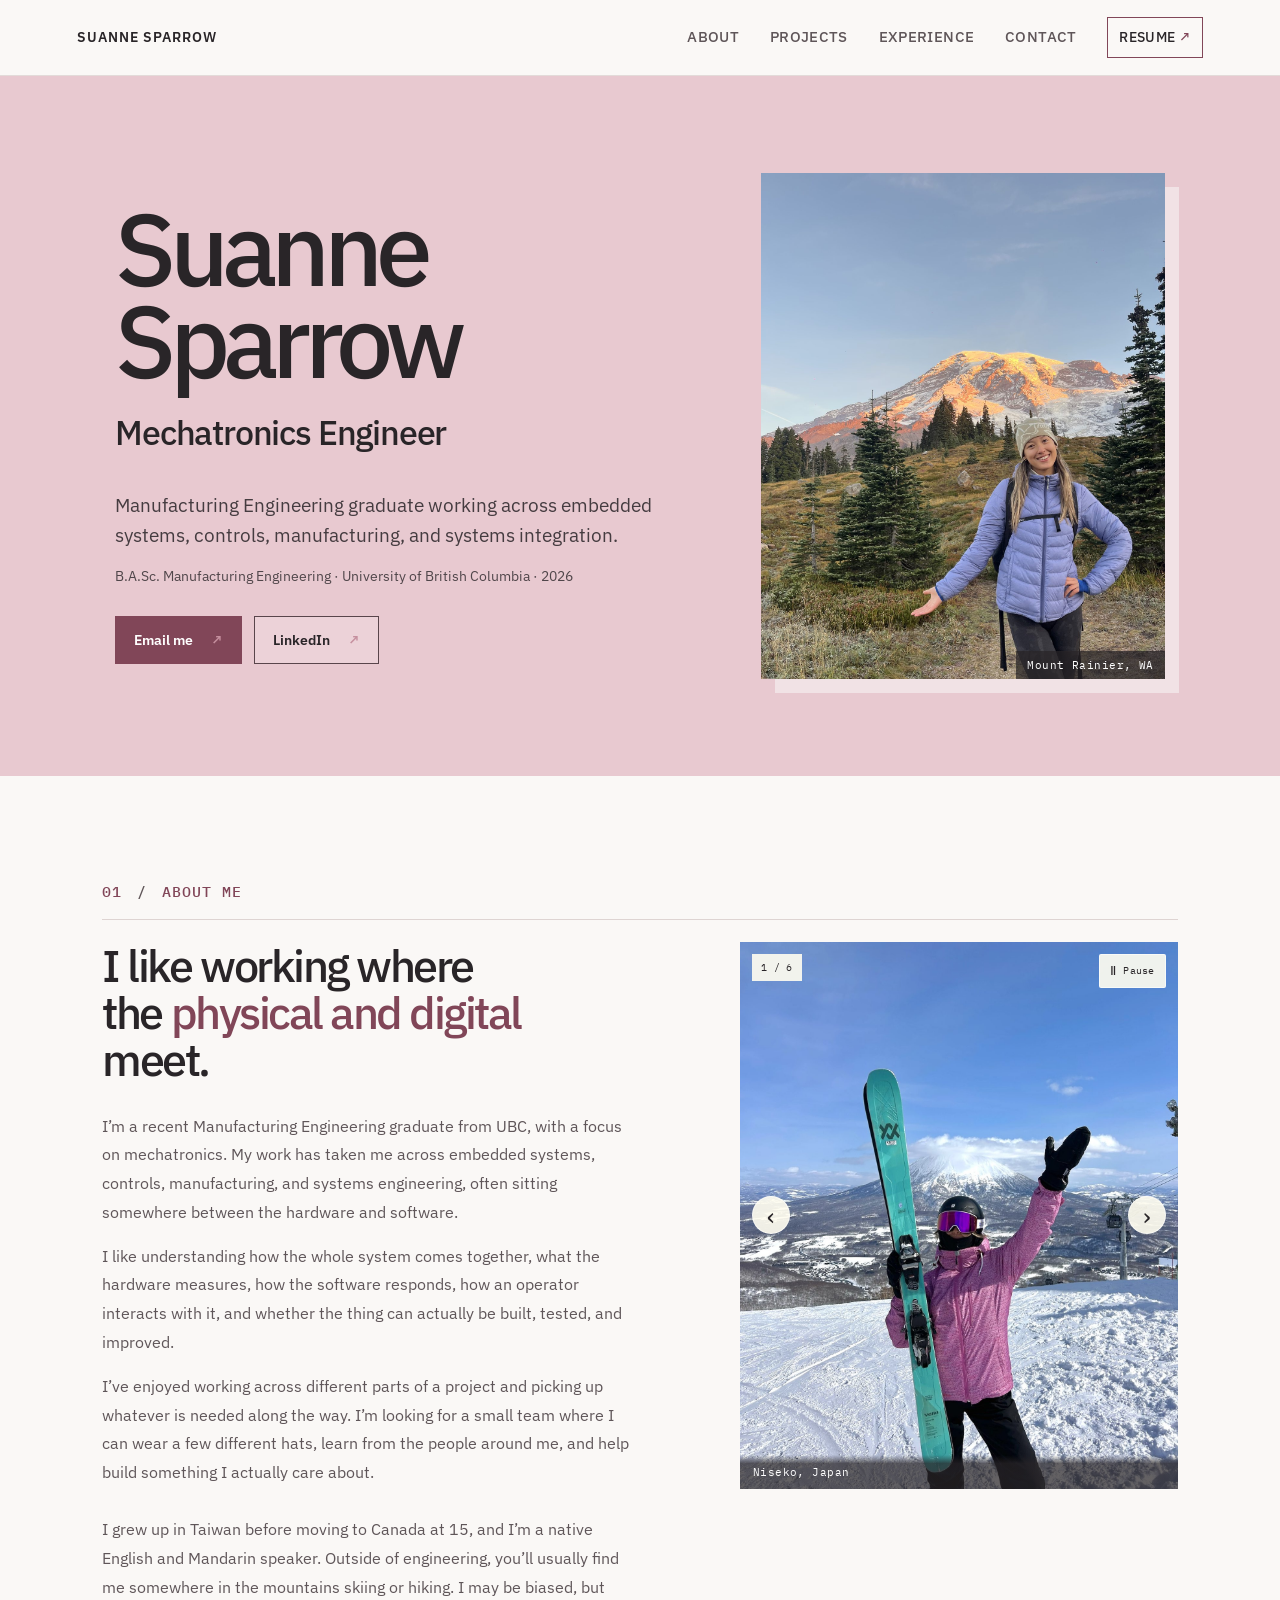
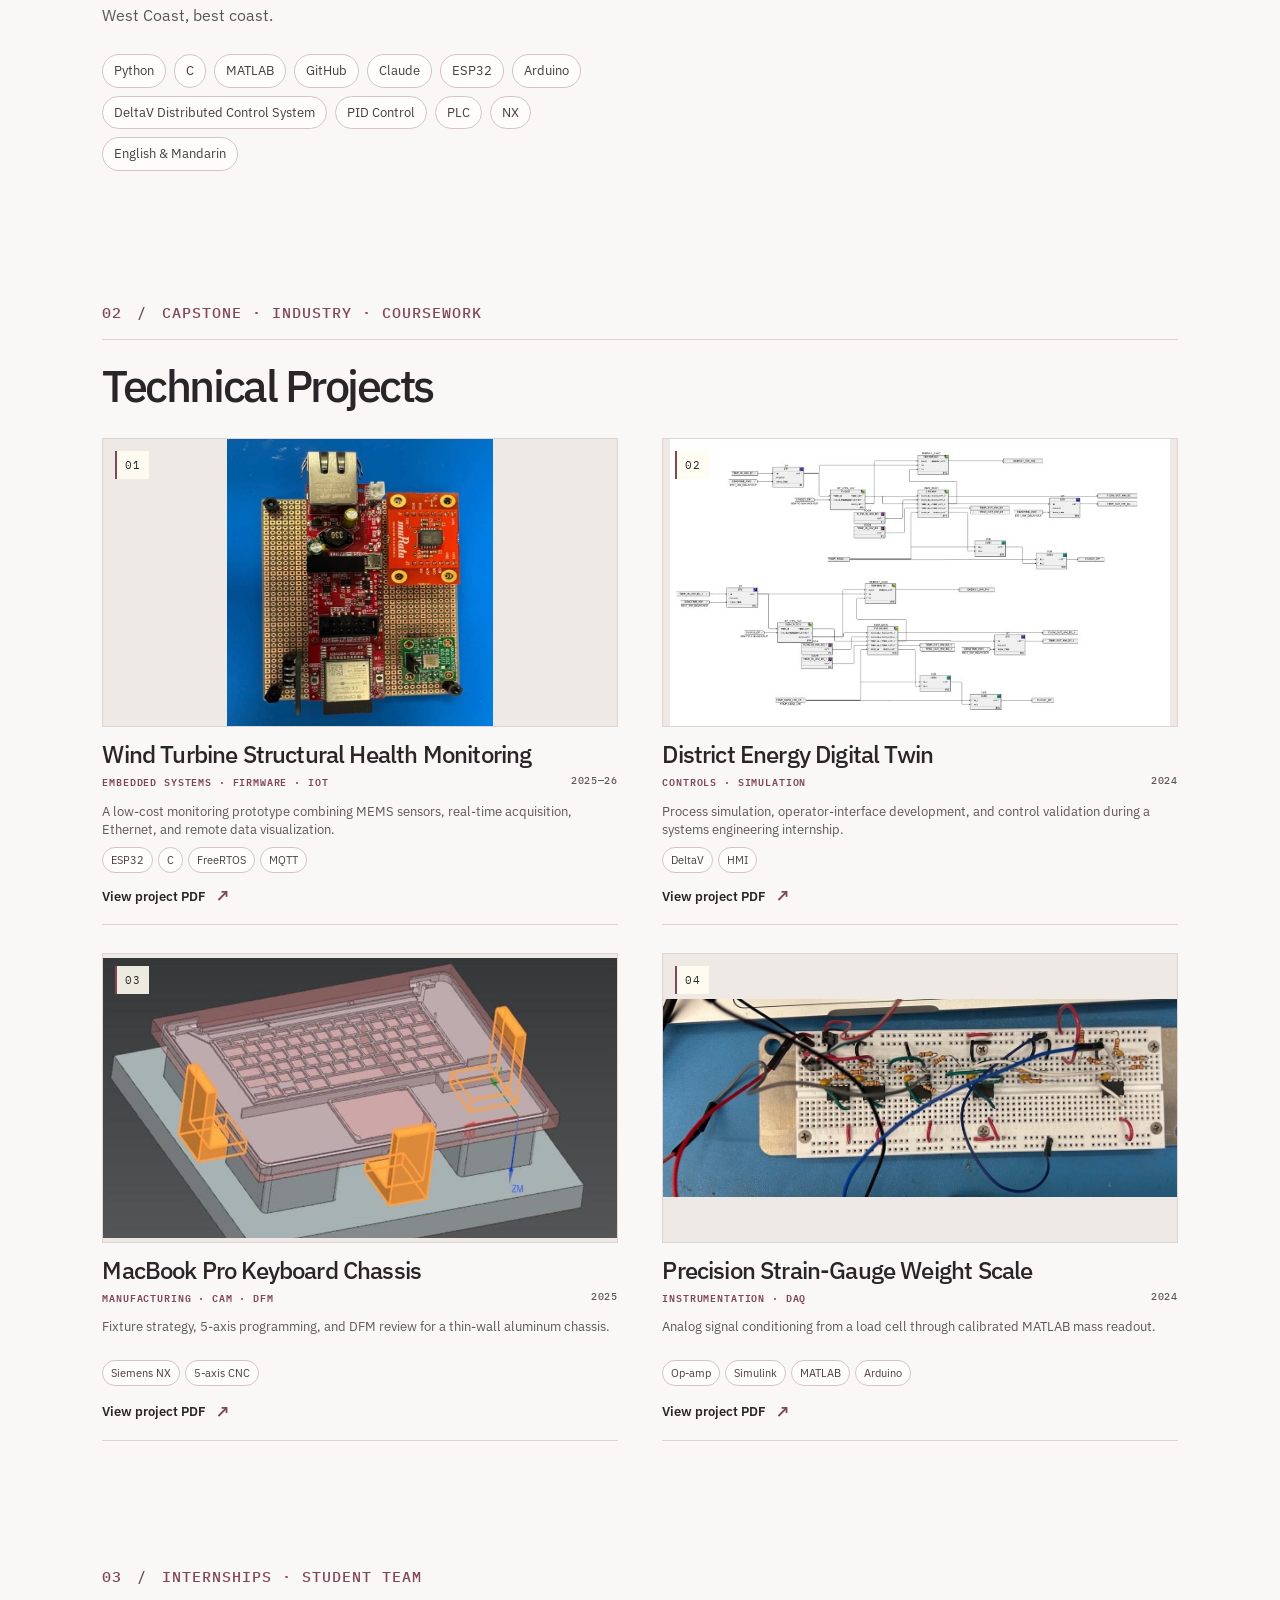
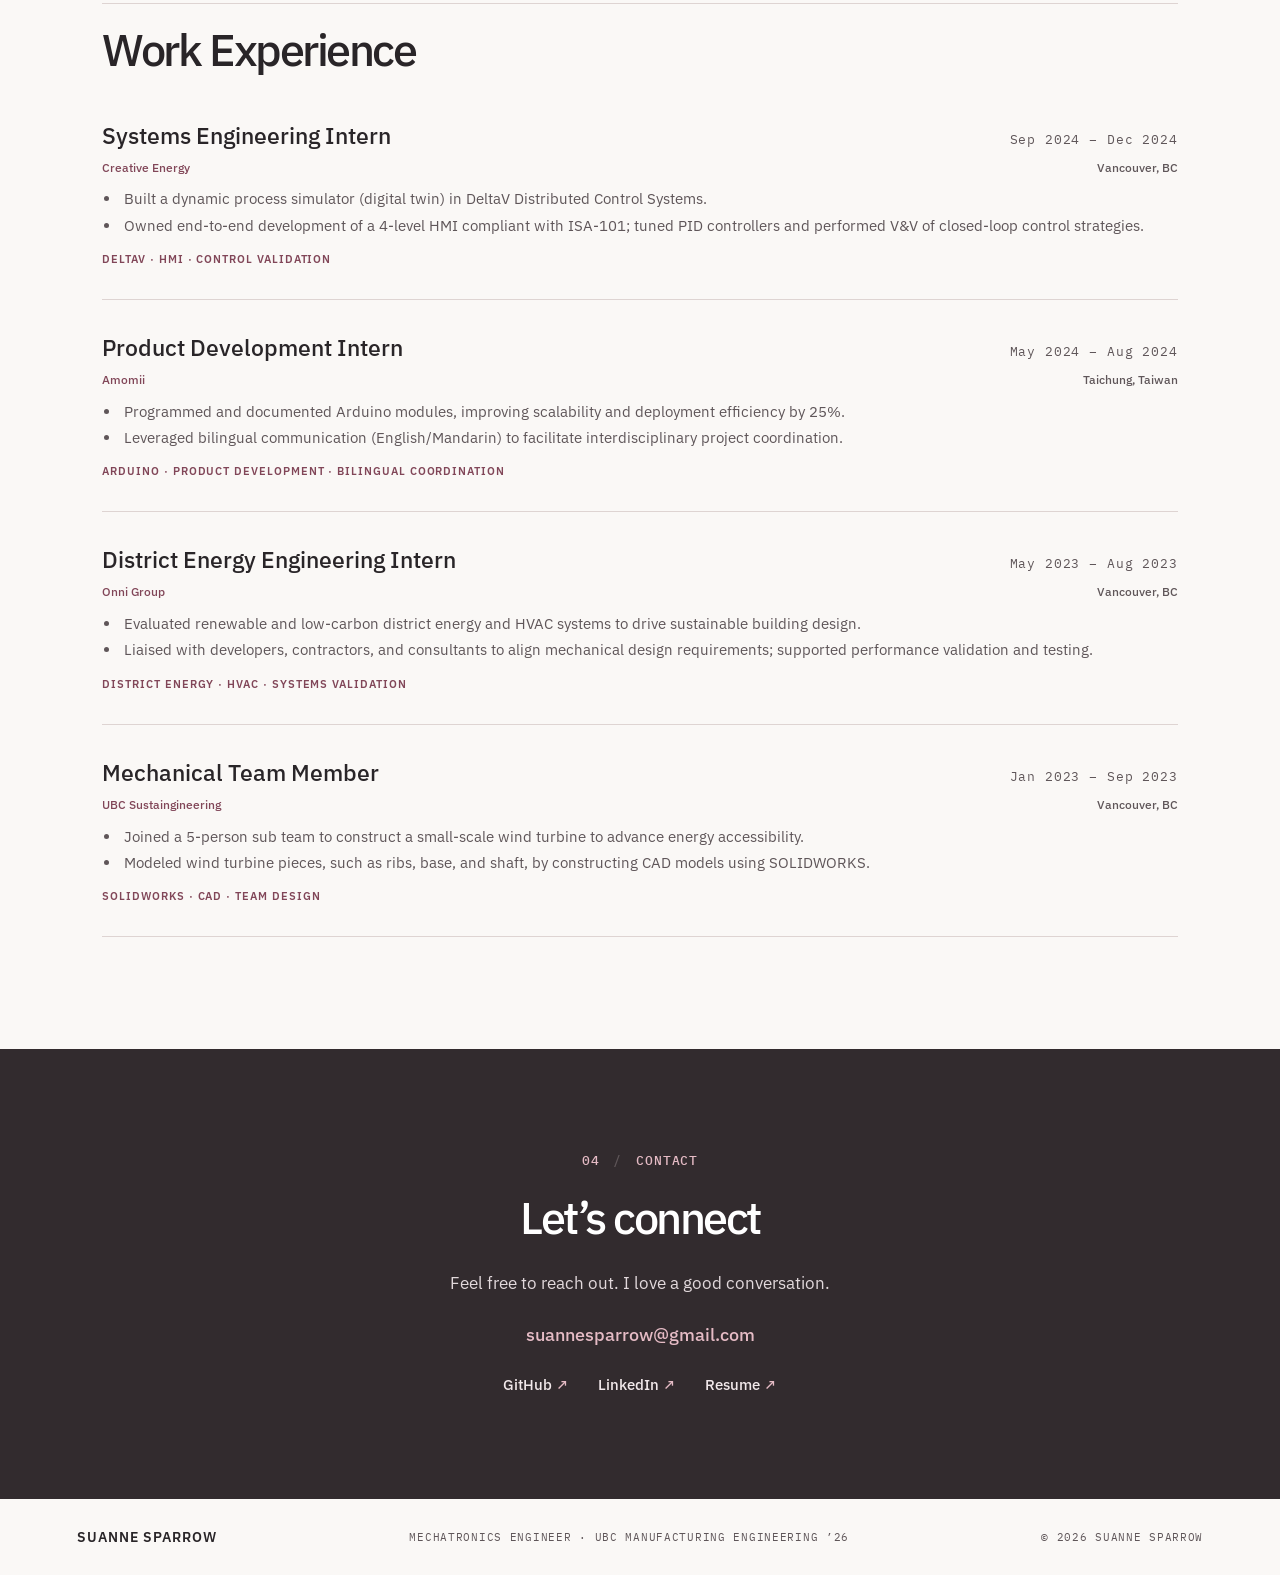
==== commit 1c5fd629: "Force external link arrows to text style" ====
--- a/index.html
+++ b/index.html
@@ -24,7 +24,7 @@
       <button class="menu-toggle" type="button" aria-expanded="false" aria-controls="primary-nav" aria-label="Open navigation"><span></span><span></span></button>
       <nav class="nav-links" id="primary-nav" aria-label="Main navigation">
         <a href="#about" data-nav="about">ABOUT</a><a href="#projects" data-nav="projects">PROJECTS</a><a href="#experience" data-nav="experience">EXPERIENCE</a><a href="#contact" data-nav="contact">CONTACT</a>
-        <a class="nav-resume" href="assets/documents/Suanne_Sparrow_UBC_Resume.pdf" target="_blank" rel="noreferrer">RESUME <span aria-hidden="true">↗</span></a>
+        <a class="nav-resume" href="assets/documents/Suanne_Sparrow_UBC_Resume.pdf" target="_blank" rel="noreferrer">RESUME <span aria-hidden="true">↗︎</span></a>
       </nav>
     </header>
     <main id="main">
@@ -37,7 +37,7 @@
         <div class="hero-copy">
           <p class="hero-summary">Manufacturing Engineering graduate working across embedded systems, controls, manufacturing, and systems integration.</p>
           <p class="hero-education">B.A.Sc. Manufacturing Engineering · University of British Columbia · 2026</p>
-          <div class="hero-actions"><a class="button button-dark" href="mailto:suannesparrow@gmail.com">Email me <span aria-hidden="true">↗</span></a><a class="button button-outline" href="https://www.linkedin.com/in/suanne-sparrow-840819260/" target="_blank" rel="noreferrer">LinkedIn <span aria-hidden="true">↗</span></a></div>
+          <div class="hero-actions"><a class="button button-dark" href="mailto:suannesparrow@gmail.com">Email me <span aria-hidden="true">↗︎</span></a><a class="button button-outline" href="https://www.linkedin.com/in/suanne-sparrow-840819260/" target="_blank" rel="noreferrer">LinkedIn <span aria-hidden="true">↗︎</span></a></div>
         </div>
       </section>
       <section class="about section-anchor" id="about" data-section="about" aria-labelledby="about-title">
@@ -69,16 +69,16 @@
         <div class="projects-heading"><h2 id="projects-title">Technical Projects</h2></div>
         <div class="project-grid">
           <a class="project-card" data-reveal href="assets/documents/project-pages/wind-turbine-monitoring.pdf" target="_blank" rel="noopener" aria-label="Open Wind Turbine Structural Health Monitoring project PDF">
-            <div class="project-image"><img src="assets/shm-sensor-module.jpg" alt="ESP32 sensor-node prototype assembled with MEMS sensor modules" loading="lazy" /><span class="image-count">01</span></div><div class="project-content"><h3>Wind Turbine Structural Health Monitoring</h3><p class="project-meta"><strong>EMBEDDED SYSTEMS · FIRMWARE · IOT</strong><span>2025—26</span></p><p>A low-cost monitoring prototype combining MEMS sensors, real-time acquisition, Ethernet, and remote data visualization.</p><ul class="skill-tags project-skills" aria-label="Project tools"><li>ESP32</li><li>C</li><li>FreeRTOS</li><li>MQTT</li></ul><span class="project-open">View project PDF <span aria-hidden="true">↗</span></span></div>
+            <div class="project-image"><img src="assets/shm-sensor-module.jpg" alt="ESP32 sensor-node prototype assembled with MEMS sensor modules" loading="lazy" /><span class="image-count">01</span></div><div class="project-content"><h3>Wind Turbine Structural Health Monitoring</h3><p class="project-meta"><strong>EMBEDDED SYSTEMS · FIRMWARE · IOT</strong><span>2025—26</span></p><p>A low-cost monitoring prototype combining MEMS sensors, real-time acquisition, Ethernet, and remote data visualization.</p><ul class="skill-tags project-skills" aria-label="Project tools"><li>ESP32</li><li>C</li><li>FreeRTOS</li><li>MQTT</li></ul><span class="project-open">View project PDF <span aria-hidden="true">↗︎</span></span></div>
           </a>
           <a class="project-card" data-reveal href="assets/documents/project-pages/district-energy-digital-twin.pdf" target="_blank" rel="noopener" aria-label="Open District Energy Digital Twin project PDF">
-            <div class="project-image"><img src="assets/digital-twin-ets-module.jpg" alt="ETS composite module internals showing the heat exchanger and valve simulation" loading="lazy" /><span class="image-count">02</span></div><div class="project-content"><h3>District Energy Digital Twin</h3><p class="project-meta"><strong>CONTROLS · SIMULATION</strong><span>2024</span></p><p>Process simulation, operator-interface development, and control validation during a systems engineering internship.</p><ul class="skill-tags project-skills" aria-label="Project tools"><li>DeltaV</li><li>HMI</li></ul><span class="project-open">View project PDF <span aria-hidden="true">↗</span></span></div>
+            <div class="project-image"><img src="assets/digital-twin-ets-module.jpg" alt="ETS composite module internals showing the heat exchanger and valve simulation" loading="lazy" /><span class="image-count">02</span></div><div class="project-content"><h3>District Energy Digital Twin</h3><p class="project-meta"><strong>CONTROLS · SIMULATION</strong><span>2024</span></p><p>Process simulation, operator-interface development, and control validation during a systems engineering internship.</p><ul class="skill-tags project-skills" aria-label="Project tools"><li>DeltaV</li><li>HMI</li></ul><span class="project-open">View project PDF <span aria-hidden="true">↗︎</span></span></div>
           </a>
           <a class="project-card" data-reveal href="assets/documents/project-pages/macbook-keyboard-chassis.pdf" target="_blank" rel="noopener" aria-label="Open MacBook Pro Keyboard Chassis project PDF">
-            <div class="project-image"><img src="assets/chassis-fixture-bottom.jpg" alt="NX model of the keyboard chassis held on a bottom-side vacuum fixture" loading="lazy" /><span class="image-count">03</span></div><div class="project-content"><h3>MacBook Pro Keyboard Chassis</h3><p class="project-meta"><strong>MANUFACTURING · CAM · DFM</strong><span>2025</span></p><p>Fixture strategy, 5-axis programming, and DFM review for a thin-wall aluminum chassis.</p><ul class="skill-tags project-skills" aria-label="Project tools"><li>Siemens NX</li><li>5-axis CNC</li></ul><span class="project-open">View project PDF <span aria-hidden="true">↗</span></span></div>
+            <div class="project-image"><img src="assets/chassis-fixture-bottom.jpg" alt="NX model of the keyboard chassis held on a bottom-side vacuum fixture" loading="lazy" /><span class="image-count">03</span></div><div class="project-content"><h3>MacBook Pro Keyboard Chassis</h3><p class="project-meta"><strong>MANUFACTURING · CAM · DFM</strong><span>2025</span></p><p>Fixture strategy, 5-axis programming, and DFM review for a thin-wall aluminum chassis.</p><ul class="skill-tags project-skills" aria-label="Project tools"><li>Siemens NX</li><li>5-axis CNC</li></ul><span class="project-open">View project PDF <span aria-hidden="true">↗︎</span></span></div>
           </a>
           <a class="project-card scale-project" data-reveal href="assets/documents/project-pages/strain-gauge-weight-scale.pdf" target="_blank" rel="noopener" aria-label="Open Precision Strain-Gauge Weight Scale project PDF">
-            <div class="project-image"><img src="assets/scale-breadboard.jpg" alt="Breadboard prototype of the strain-gauge scale instrumentation and offset amplifier" loading="lazy" /><span class="image-count">04</span></div><div class="project-content"><h3>Precision Strain-Gauge Weight Scale</h3><p class="project-meta"><strong>INSTRUMENTATION · DAQ</strong><span>2024</span></p><p>Analog signal conditioning from a load cell through calibrated MATLAB mass readout.</p><ul class="skill-tags project-skills" aria-label="Project tools"><li>Op-amp</li><li>Simulink</li><li>MATLAB</li><li>Arduino</li></ul><span class="project-open">View project PDF <span aria-hidden="true">↗</span></span></div>
+            <div class="project-image"><img src="assets/scale-breadboard.jpg" alt="Breadboard prototype of the strain-gauge scale instrumentation and offset amplifier" loading="lazy" /><span class="image-count">04</span></div><div class="project-content"><h3>Precision Strain-Gauge Weight Scale</h3><p class="project-meta"><strong>INSTRUMENTATION · DAQ</strong><span>2024</span></p><p>Analog signal conditioning from a load cell through calibrated MATLAB mass readout.</p><ul class="skill-tags project-skills" aria-label="Project tools"><li>Op-amp</li><li>Simulink</li><li>MATLAB</li><li>Arduino</li></ul><span class="project-open">View project PDF <span aria-hidden="true">↗︎</span></span></div>
           </a>
         </div>
       </section>
@@ -91,20 +91,20 @@
           <article class="timeline-item"><div class="timeline-role"><div class="timeline-head"><h3>Mechanical Team Member</h3><span class="timeline-when">Jan 2023 – Sep 2023</span></div><p class="timeline-company">UBC Sustaingineering <span>Vancouver, BC</span></p><ul><li>Joined a 5-person sub team to construct a small-scale wind turbine to advance energy accessibility.</li><li>Modeled wind turbine pieces, such as ribs, base, and shaft, by constructing CAD models using SOLIDWORKS.</li></ul><p class="timeline-tags">SOLIDWORKS · CAD · TEAM DESIGN</p></div></article>
         </div>
       </section>
-      <section class="contact section-anchor" id="contact" data-section="contact" aria-labelledby="contact-title"><div class="contact-content"><p class="section-kicker">04 <span>/</span> CONTACT</p><h2 id="contact-title">Let’s connect</h2><p class="contact-intro">Feel free to reach out. I love a good conversation.</p><a class="contact-email" href="mailto:suannesparrow@gmail.com">suannesparrow@gmail.com</a><div class="contact-links"><a href="https://github.com/suannesparrow" target="_blank" rel="noreferrer">GitHub <span aria-hidden="true">↗</span></a><a href="https://www.linkedin.com/in/suanne-sparrow-840819260/" target="_blank" rel="noreferrer">LinkedIn <span aria-hidden="true">↗</span></a><a href="assets/documents/Suanne_Sparrow_UBC_Resume.pdf" target="_blank" rel="noreferrer">Resume <span aria-hidden="true">↗</span></a></div></div></section>
+      <section class="contact section-anchor" id="contact" data-section="contact" aria-labelledby="contact-title"><div class="contact-content"><p class="section-kicker">04 <span>/</span> CONTACT</p><h2 id="contact-title">Let’s connect</h2><p class="contact-intro">Feel free to reach out. I love a good conversation.</p><a class="contact-email" href="mailto:suannesparrow@gmail.com">suannesparrow@gmail.com</a><div class="contact-links"><a href="https://github.com/suannesparrow" target="_blank" rel="noreferrer">GitHub <span aria-hidden="true">↗︎</span></a><a href="https://www.linkedin.com/in/suanne-sparrow-840819260/" target="_blank" rel="noreferrer">LinkedIn <span aria-hidden="true">↗︎</span></a><a href="assets/documents/Suanne_Sparrow_UBC_Resume.pdf" target="_blank" rel="noreferrer">Resume <span aria-hidden="true">↗︎</span></a></div></div></section>
     </main>
     <footer class="site-footer"><a class="wordmark" href="#home">SUANNE SPARROW</a><span>MECHATRONICS ENGINEER · UBC MANUFACTURING ENGINEERING ’26</span><span>© 2026 SUANNE SPARROW</span></footer>
     <dialog class="project-dialog" id="project-wind" aria-labelledby="wind-title">
-      <div class="dialog-top"><span>PROJECT 01 / EMBEDDED SYSTEMS</span><button class="dialog-close" type="button" aria-label="Close project details">×</button></div><div class="dialog-body"><p class="section-kicker">CAPSTONE · FIRST-PLACE TEAM</p><h2 id="wind-title">Wind Turbine Structural Health Monitoring</h2><p class="dialog-lede">A low-cost structural-health-monitoring prototype for wind turbines in seismic-prone regions, integrating embedded MEMS sensing, wired data transmission, local storage, and remote visualization.</p><div class="dialog-facts"><div><b>MY CONTRIBUTION</b><p>Led embedded firmware development: sensor drivers, timer/interrupt sampling, lock-free ring buffers, ESP32 Ethernet bring-up, MQTT publishing, and sensor/network fault handling.</p></div><div><b>TECHNOLOGIES</b><p>C · ESP32 · ESP-IDF · FreeRTOS · ADXL355Z · SCL3300 · ADT7420 · Ethernet · MQTT</p></div></div><figure class="dialog-image"><img src="assets/shm-sensor-module.jpg" alt="ESP32 development board with ADXL355Z and SCL3300 MEMS sensor modules mounted on a perfboard" loading="lazy" /><figcaption>Sensor-node prototype assembled for multi-sensor vibration monitoring.</figcaption></figure><figure class="dialog-image"><img src="assets/shm-sensor-schematic.jpg" alt="Sensor-node schematic showing the ESP32 connections to the accelerometer, inclinometer, and temperature sensor" loading="lazy" /><figcaption>Schematic of the sensor-node interfaces.</figcaption></figure><div class="dialog-result"><strong>99.83% data integrity</strong><span>Seven-channel acquisition and fault propagation validated during a 24-hour run.</span></div><a class="pdf-link" href="assets/documents/Suanne_Sparrow_Engineering_Portfolio.pdf#page=2" target="_blank" rel="noreferrer">View full portfolio PDF · project page 2 <span>↗</span></a><details class="pdf-embed"><summary>Open PDF here <span>＋</span></summary><iframe data-pdf-src="assets/documents/Suanne_Sparrow_Engineering_Portfolio.pdf#page=2" title="Wind turbine monitoring project portfolio PDF page" loading="lazy"></iframe></details></div>
+      <div class="dialog-top"><span>PROJECT 01 / EMBEDDED SYSTEMS</span><button class="dialog-close" type="button" aria-label="Close project details">×</button></div><div class="dialog-body"><p class="section-kicker">CAPSTONE · FIRST-PLACE TEAM</p><h2 id="wind-title">Wind Turbine Structural Health Monitoring</h2><p class="dialog-lede">A low-cost structural-health-monitoring prototype for wind turbines in seismic-prone regions, integrating embedded MEMS sensing, wired data transmission, local storage, and remote visualization.</p><div class="dialog-facts"><div><b>MY CONTRIBUTION</b><p>Led embedded firmware development: sensor drivers, timer/interrupt sampling, lock-free ring buffers, ESP32 Ethernet bring-up, MQTT publishing, and sensor/network fault handling.</p></div><div><b>TECHNOLOGIES</b><p>C · ESP32 · ESP-IDF · FreeRTOS · ADXL355Z · SCL3300 · ADT7420 · Ethernet · MQTT</p></div></div><figure class="dialog-image"><img src="assets/shm-sensor-module.jpg" alt="ESP32 development board with ADXL355Z and SCL3300 MEMS sensor modules mounted on a perfboard" loading="lazy" /><figcaption>Sensor-node prototype assembled for multi-sensor vibration monitoring.</figcaption></figure><figure class="dialog-image"><img src="assets/shm-sensor-schematic.jpg" alt="Sensor-node schematic showing the ESP32 connections to the accelerometer, inclinometer, and temperature sensor" loading="lazy" /><figcaption>Schematic of the sensor-node interfaces.</figcaption></figure><div class="dialog-result"><strong>99.83% data integrity</strong><span>Seven-channel acquisition and fault propagation validated during a 24-hour run.</span></div><a class="pdf-link" href="assets/documents/Suanne_Sparrow_Engineering_Portfolio.pdf#page=2" target="_blank" rel="noreferrer">View full portfolio PDF · project page 2 <span>↗︎</span></a><details class="pdf-embed"><summary>Open PDF here <span>＋</span></summary><iframe data-pdf-src="assets/documents/Suanne_Sparrow_Engineering_Portfolio.pdf#page=2" title="Wind turbine monitoring project portfolio PDF page" loading="lazy"></iframe></details></div>
     </dialog>
     <dialog class="project-dialog" id="project-twin" aria-labelledby="twin-title">
-      <div class="dialog-top"><span>PROJECT 02 / CONTROLS & SIMULATION</span><button class="dialog-close" type="button" aria-label="Close project details">×</button></div><div class="dialog-body"><p class="section-kicker">SYSTEMS ENGINEERING INTERNSHIP · 2024</p><h2 id="twin-title">District Energy Digital Twin</h2><p class="dialog-lede">A sanitized overview of process simulation, operator-interface development, and control validation for a multi-building district-energy system.</p><div class="dialog-facts"><div><b>MY CONTRIBUTION</b><p>Built DeltaV simulation modules for equipment behavior; designed a four-level DeltaV Live HMI following ISA-101; reviewed control narratives and supported PID tuning and closed-loop validation.</p></div><div><b>TECHNOLOGIES</b><p>DeltaV DCS · DeltaV Live · HMI · ISA-101 · PID control · process simulation</p></div></div><div class="safe-diagram" role="img" aria-label="Illustrative process workflow, not an operational plant diagram"><p class="section-kicker">ILLUSTRATIVE WORKFLOW · NO PLANT DATA</p><div><span>MODEL PROCESS</span><i>→</i><span>SIMULATE</span><i>→</i><span>VALIDATE CONTROL</span><i>→</i><span>REFINE DESIGN</span></div></div><div class="dialog-result"><strong>Issue found before commissioning</strong><span>Simulation surfaced a pump recirculation issue; a variable-speed change was implemented to address it.</span></div><p class="safety-note">Client-identifying information, internal HMI screens, plant-specific data, and control diagrams are omitted.</p><a class="pdf-link" href="assets/documents/Suanne_Sparrow_Engineering_Portfolio.pdf#page=3" target="_blank" rel="noreferrer">View full portfolio PDF · project page 3 <span>↗</span></a><details class="pdf-embed"><summary>Open PDF here <span>＋</span></summary><iframe data-pdf-src="assets/documents/Suanne_Sparrow_Engineering_Portfolio.pdf#page=3" title="District energy project portfolio PDF page" loading="lazy"></iframe></details></div>
+      <div class="dialog-top"><span>PROJECT 02 / CONTROLS & SIMULATION</span><button class="dialog-close" type="button" aria-label="Close project details">×</button></div><div class="dialog-body"><p class="section-kicker">SYSTEMS ENGINEERING INTERNSHIP · 2024</p><h2 id="twin-title">District Energy Digital Twin</h2><p class="dialog-lede">A sanitized overview of process simulation, operator-interface development, and control validation for a multi-building district-energy system.</p><div class="dialog-facts"><div><b>MY CONTRIBUTION</b><p>Built DeltaV simulation modules for equipment behavior; designed a four-level DeltaV Live HMI following ISA-101; reviewed control narratives and supported PID tuning and closed-loop validation.</p></div><div><b>TECHNOLOGIES</b><p>DeltaV DCS · DeltaV Live · HMI · ISA-101 · PID control · process simulation</p></div></div><div class="safe-diagram" role="img" aria-label="Illustrative process workflow, not an operational plant diagram"><p class="section-kicker">ILLUSTRATIVE WORKFLOW · NO PLANT DATA</p><div><span>MODEL PROCESS</span><i>→</i><span>SIMULATE</span><i>→</i><span>VALIDATE CONTROL</span><i>→</i><span>REFINE DESIGN</span></div></div><div class="dialog-result"><strong>Issue found before commissioning</strong><span>Simulation surfaced a pump recirculation issue; a variable-speed change was implemented to address it.</span></div><p class="safety-note">Client-identifying information, internal HMI screens, plant-specific data, and control diagrams are omitted.</p><a class="pdf-link" href="assets/documents/Suanne_Sparrow_Engineering_Portfolio.pdf#page=3" target="_blank" rel="noreferrer">View full portfolio PDF · project page 3 <span>↗︎</span></a><details class="pdf-embed"><summary>Open PDF here <span>＋</span></summary><iframe data-pdf-src="assets/documents/Suanne_Sparrow_Engineering_Portfolio.pdf#page=3" title="District energy project portfolio PDF page" loading="lazy"></iframe></details></div>
     </dialog>
     <dialog class="project-dialog" id="project-chassis" aria-labelledby="chassis-title">
-      <div class="dialog-top"><span>PROJECT 03 / MANUFACTURING & CAM</span><button class="dialog-close" type="button" aria-label="Close project details">×</button></div><div class="dialog-body"><p class="section-kicker">MANUFACTURING ENGINEERING PROJECT · 2025</p><h2 id="chassis-title">MacBook Pro Keyboard Chassis</h2><p class="dialog-lede">A CNC manufacturing process plan for a thin-wall aluminum keyboard chassis, from fixture strategy through two-sided 5-axis programming and in-process verification.</p><div class="dialog-facts"><div><b>MY CONTRIBUTION</b><p>Designed vacuum and mechanical workholding; selected tools and designed a custom T-cutter; calculated machine parameters; programmed and verified 30 operations across two setups; documented DFM changes for five unmanufacturable feature classes.</p></div><div><b>TECHNOLOGIES</b><p>Siemens NX · CAM · 5-axis CNC · DFM · fixture design · IPW verification</p></div></div><div class="dialog-gallery"><figure class="dialog-image"><img src="assets/chassis-fixture-bottom.jpg" alt="Bottom-side vacuum fixture for the keyboard chassis" loading="lazy" /><figcaption>Bottom setup · vacuum fixture.</figcaption></figure><figure class="dialog-image"><img src="assets/chassis-fixture-top.jpg" alt="Top-side chassis fixture with low-profile clamps and locating keys" loading="lazy" /><figcaption>Top setup · locating and clamping.</figcaption></figure><figure class="dialog-image"><img src="assets/chassis-cam-toolpath.png" alt="CAM toolpath around the chassis floor and walls" loading="lazy" /><figcaption>CAM operation path.</figcaption></figure><figure class="dialog-image"><img src="assets/chassis-finished-ipw.jpg" alt="Final in-process workpiece model after all programmed operations" loading="lazy" /><figcaption>Final in-process workpiece.</figcaption></figure></div><div class="dialog-result"><strong>±0.05 mm · 30 operations · 2 setups</strong><span>Reported tolerance; simulated IPW verified with no gouges or remaining stock.</span></div><p class="safety-note">Academic manufacturing project; no affiliation with Apple.</p><a class="pdf-link" href="assets/documents/Suanne_Sparrow_Engineering_Portfolio.pdf#page=4" target="_blank" rel="noreferrer">View full portfolio PDF · project page 4 <span>↗</span></a><details class="pdf-embed"><summary>Open PDF here <span>＋</span></summary><iframe data-pdf-src="assets/documents/Suanne_Sparrow_Engineering_Portfolio.pdf#page=4" title="Keyboard chassis project portfolio PDF page" loading="lazy"></iframe></details></div>
+      <div class="dialog-top"><span>PROJECT 03 / MANUFACTURING & CAM</span><button class="dialog-close" type="button" aria-label="Close project details">×</button></div><div class="dialog-body"><p class="section-kicker">MANUFACTURING ENGINEERING PROJECT · 2025</p><h2 id="chassis-title">MacBook Pro Keyboard Chassis</h2><p class="dialog-lede">A CNC manufacturing process plan for a thin-wall aluminum keyboard chassis, from fixture strategy through two-sided 5-axis programming and in-process verification.</p><div class="dialog-facts"><div><b>MY CONTRIBUTION</b><p>Designed vacuum and mechanical workholding; selected tools and designed a custom T-cutter; calculated machine parameters; programmed and verified 30 operations across two setups; documented DFM changes for five unmanufacturable feature classes.</p></div><div><b>TECHNOLOGIES</b><p>Siemens NX · CAM · 5-axis CNC · DFM · fixture design · IPW verification</p></div></div><div class="dialog-gallery"><figure class="dialog-image"><img src="assets/chassis-fixture-bottom.jpg" alt="Bottom-side vacuum fixture for the keyboard chassis" loading="lazy" /><figcaption>Bottom setup · vacuum fixture.</figcaption></figure><figure class="dialog-image"><img src="assets/chassis-fixture-top.jpg" alt="Top-side chassis fixture with low-profile clamps and locating keys" loading="lazy" /><figcaption>Top setup · locating and clamping.</figcaption></figure><figure class="dialog-image"><img src="assets/chassis-cam-toolpath.png" alt="CAM toolpath around the chassis floor and walls" loading="lazy" /><figcaption>CAM operation path.</figcaption></figure><figure class="dialog-image"><img src="assets/chassis-finished-ipw.jpg" alt="Final in-process workpiece model after all programmed operations" loading="lazy" /><figcaption>Final in-process workpiece.</figcaption></figure></div><div class="dialog-result"><strong>±0.05 mm · 30 operations · 2 setups</strong><span>Reported tolerance; simulated IPW verified with no gouges or remaining stock.</span></div><p class="safety-note">Academic manufacturing project; no affiliation with Apple.</p><a class="pdf-link" href="assets/documents/Suanne_Sparrow_Engineering_Portfolio.pdf#page=4" target="_blank" rel="noreferrer">View full portfolio PDF · project page 4 <span>↗︎</span></a><details class="pdf-embed"><summary>Open PDF here <span>＋</span></summary><iframe data-pdf-src="assets/documents/Suanne_Sparrow_Engineering_Portfolio.pdf#page=4" title="Keyboard chassis project portfolio PDF page" loading="lazy"></iframe></details></div>
     </dialog>
     <dialog class="project-dialog" id="project-scale" aria-labelledby="scale-title">
-      <div class="dialog-top"><span>PROJECT 04 / INSTRUMENTATION & DAQ</span><button class="dialog-close" type="button" aria-label="Close project details">×</button></div><div class="dialog-body"><p class="section-kicker">MECH 368</p><h2 id="scale-title">Precision Strain-Gauge Weight Scale</h2><p class="dialog-lede">A complete signal chain from a load cell’s millivolt output through analog conditioning to a calibrated mass readout.</p><div class="dialog-facts"><div><b>MY CONTRIBUTION</b><p>Derived the instrumentation-amplifier output by nodal analysis; verified gain in Simulink; designed the offset stage; assembled the circuit; wrote a 100 Hz MATLAB acquisition loop and calibrated at 0 kg and 2 kg.</p></div><div><b>TECHNOLOGIES</b><p>Op-amp design · Simulink · MATLAB · Arduino · strain gauge · data acquisition</p></div></div><div class="dialog-gallery"><figure class="dialog-image"><img src="assets/scale-prototype.jpg" alt="Breadboard prototype of instrumentation and offset amplifier circuit" loading="lazy" /><figcaption>Physical amplifier circuit prototype.</figcaption></figure><figure class="dialog-image"><img src="assets/scale-simulink-model.png" alt="Simulink model used to verify the amplifier gain before the physical build" loading="lazy" /><figcaption>Gain verification in Simulink.</figcaption></figure></div><div class="dialog-result"><strong>Gain 210 · 100 Hz acquisition</strong><span>Output 0.62–2.41 V against a 0.5–2.5 V target; readout checked at 0 kg and 2 kg.</span></div><a class="pdf-link" href="assets/documents/Suanne_Sparrow_Engineering_Portfolio.pdf#page=5" target="_blank" rel="noreferrer">View full portfolio PDF · project page 5 <span>↗</span></a><details class="pdf-embed"><summary>Open PDF here <span>＋</span></summary><iframe data-pdf-src="assets/documents/Suanne_Sparrow_Engineering_Portfolio.pdf#page=5" title="Weight scale project portfolio PDF page" loading="lazy"></iframe></details></div>
+      <div class="dialog-top"><span>PROJECT 04 / INSTRUMENTATION & DAQ</span><button class="dialog-close" type="button" aria-label="Close project details">×</button></div><div class="dialog-body"><p class="section-kicker">MECH 368</p><h2 id="scale-title">Precision Strain-Gauge Weight Scale</h2><p class="dialog-lede">A complete signal chain from a load cell’s millivolt output through analog conditioning to a calibrated mass readout.</p><div class="dialog-facts"><div><b>MY CONTRIBUTION</b><p>Derived the instrumentation-amplifier output by nodal analysis; verified gain in Simulink; designed the offset stage; assembled the circuit; wrote a 100 Hz MATLAB acquisition loop and calibrated at 0 kg and 2 kg.</p></div><div><b>TECHNOLOGIES</b><p>Op-amp design · Simulink · MATLAB · Arduino · strain gauge · data acquisition</p></div></div><div class="dialog-gallery"><figure class="dialog-image"><img src="assets/scale-prototype.jpg" alt="Breadboard prototype of instrumentation and offset amplifier circuit" loading="lazy" /><figcaption>Physical amplifier circuit prototype.</figcaption></figure><figure class="dialog-image"><img src="assets/scale-simulink-model.png" alt="Simulink model used to verify the amplifier gain before the physical build" loading="lazy" /><figcaption>Gain verification in Simulink.</figcaption></figure></div><div class="dialog-result"><strong>Gain 210 · 100 Hz acquisition</strong><span>Output 0.62–2.41 V against a 0.5–2.5 V target; readout checked at 0 kg and 2 kg.</span></div><a class="pdf-link" href="assets/documents/Suanne_Sparrow_Engineering_Portfolio.pdf#page=5" target="_blank" rel="noreferrer">View full portfolio PDF · project page 5 <span>↗︎</span></a><details class="pdf-embed"><summary>Open PDF here <span>＋</span></summary><iframe data-pdf-src="assets/documents/Suanne_Sparrow_Engineering_Portfolio.pdf#page=5" title="Weight scale project portfolio PDF page" loading="lazy"></iframe></details></div>
     </dialog>
   </body>
 </html>
--- a/styles.css
+++ b/styles.css
@@ -86,10 +86,10 @@
 .photo-toggle-icon { font-family: var(--sans); font-size: 13px; line-height: 1; }
 .about-photo-count { position: absolute; z-index: 2; top: 12px; left: 12px; padding: 7px 9px; color: var(--text); background: #fffdf0e8; font: 10px var(--mono); letter-spacing: .035em; }
 .skill-tags { display: flex; flex-wrap: wrap; gap: 8px; margin: 0; padding: 0; list-style: none; }
-.skill-tags { margin-top: 14px; }
+.skill-tags { margin-top: 24px; }
 .skill-tags li { padding: 5px 11px; border: 1px solid var(--pink-border); border-radius: 999px; color: #463d40; background: #fffdfc; font-size: 13px; transition: color .18s ease, border-color .18s ease, background .18s ease, transform .18s ease; }
 .skill-tags li:hover { transform: translateY(-2px); border-color: var(--pink-dark); color: var(--pink-dark); background: var(--pink-soft); }
-.projects { padding-top: 18px; padding-bottom: 20px; background: #f3efed; border-top: 1px solid var(--border); border-bottom: 1px solid var(--border); }
+.projects { padding-top: 18px; padding-bottom: 20px; background: var(--bg); }
 .projects .section-topline { margin-bottom: 22px; padding-bottom: 14px; }
 .projects-heading, .experience-heading { display: flex; align-items: end; justify-content: space-between; gap: 32px; padding: 0 0 7px; }
 .projects-heading h2, .experience-heading h2 { margin: 0; }
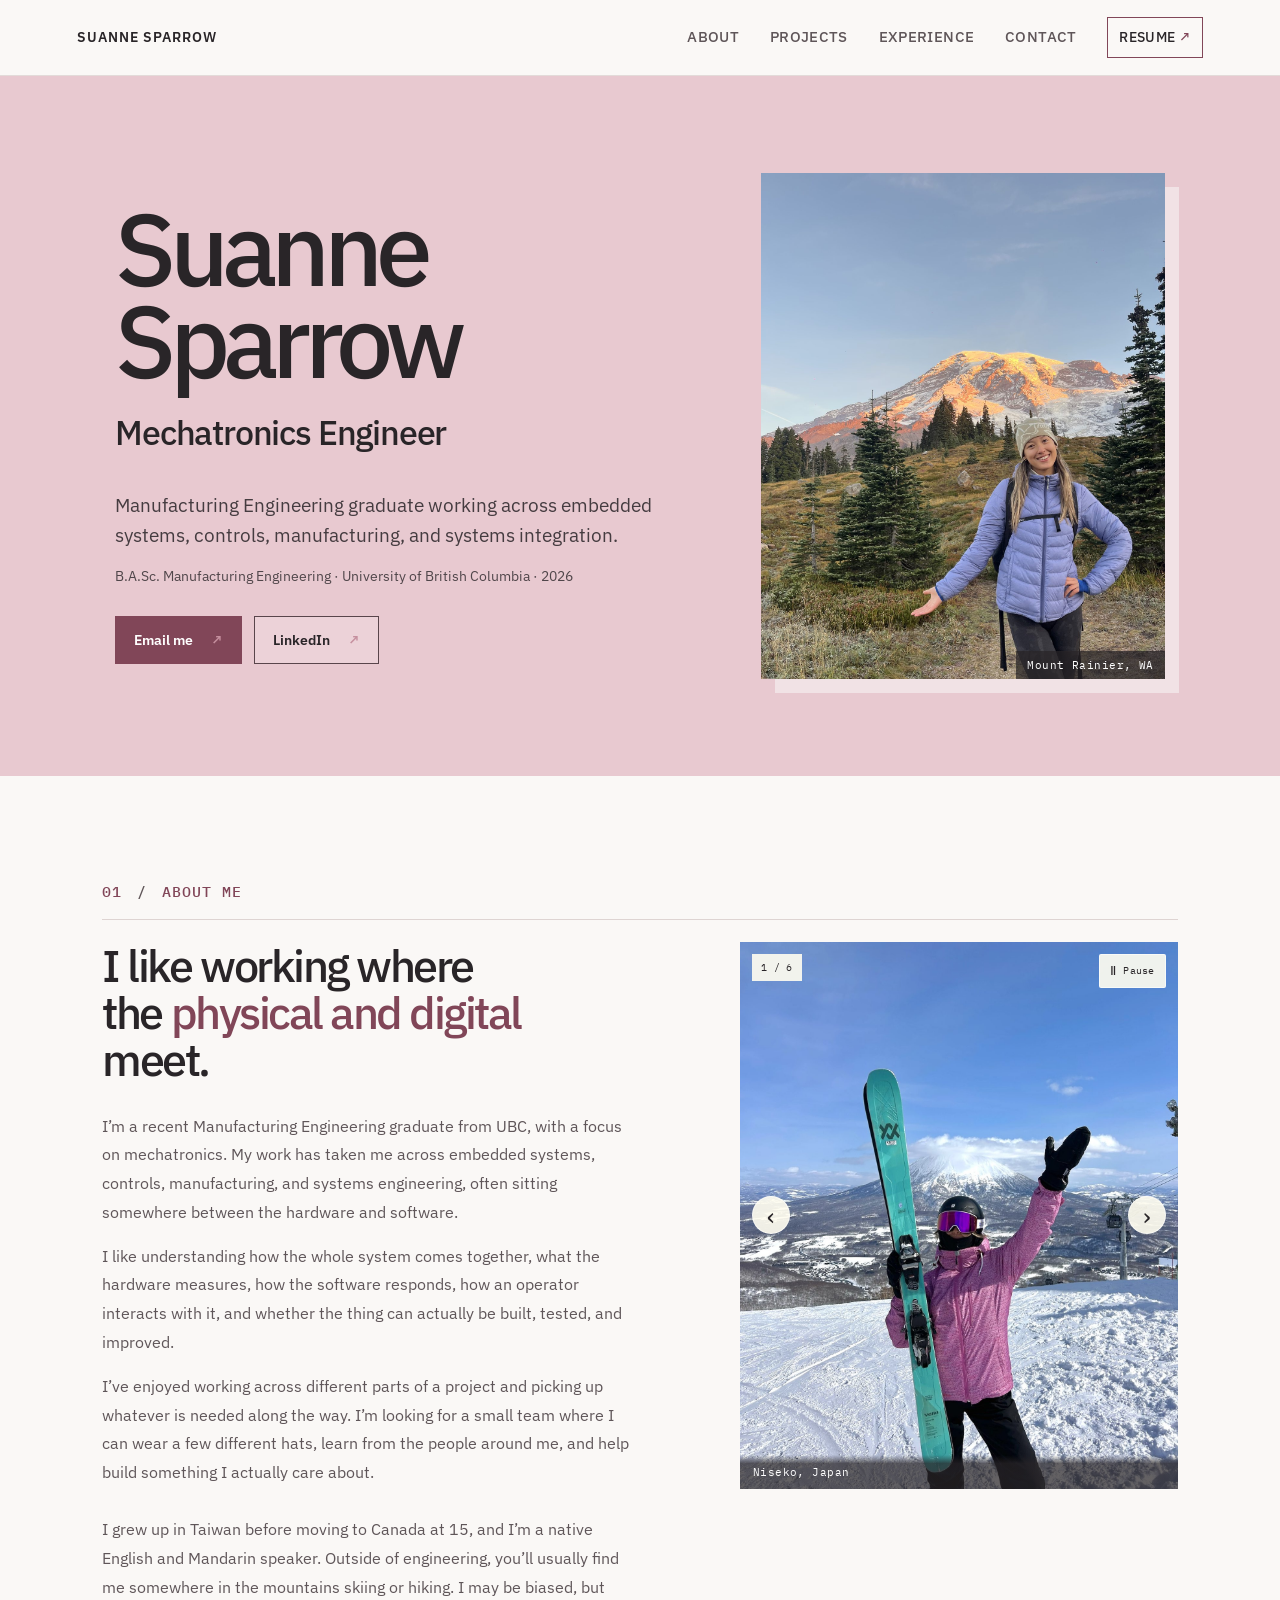
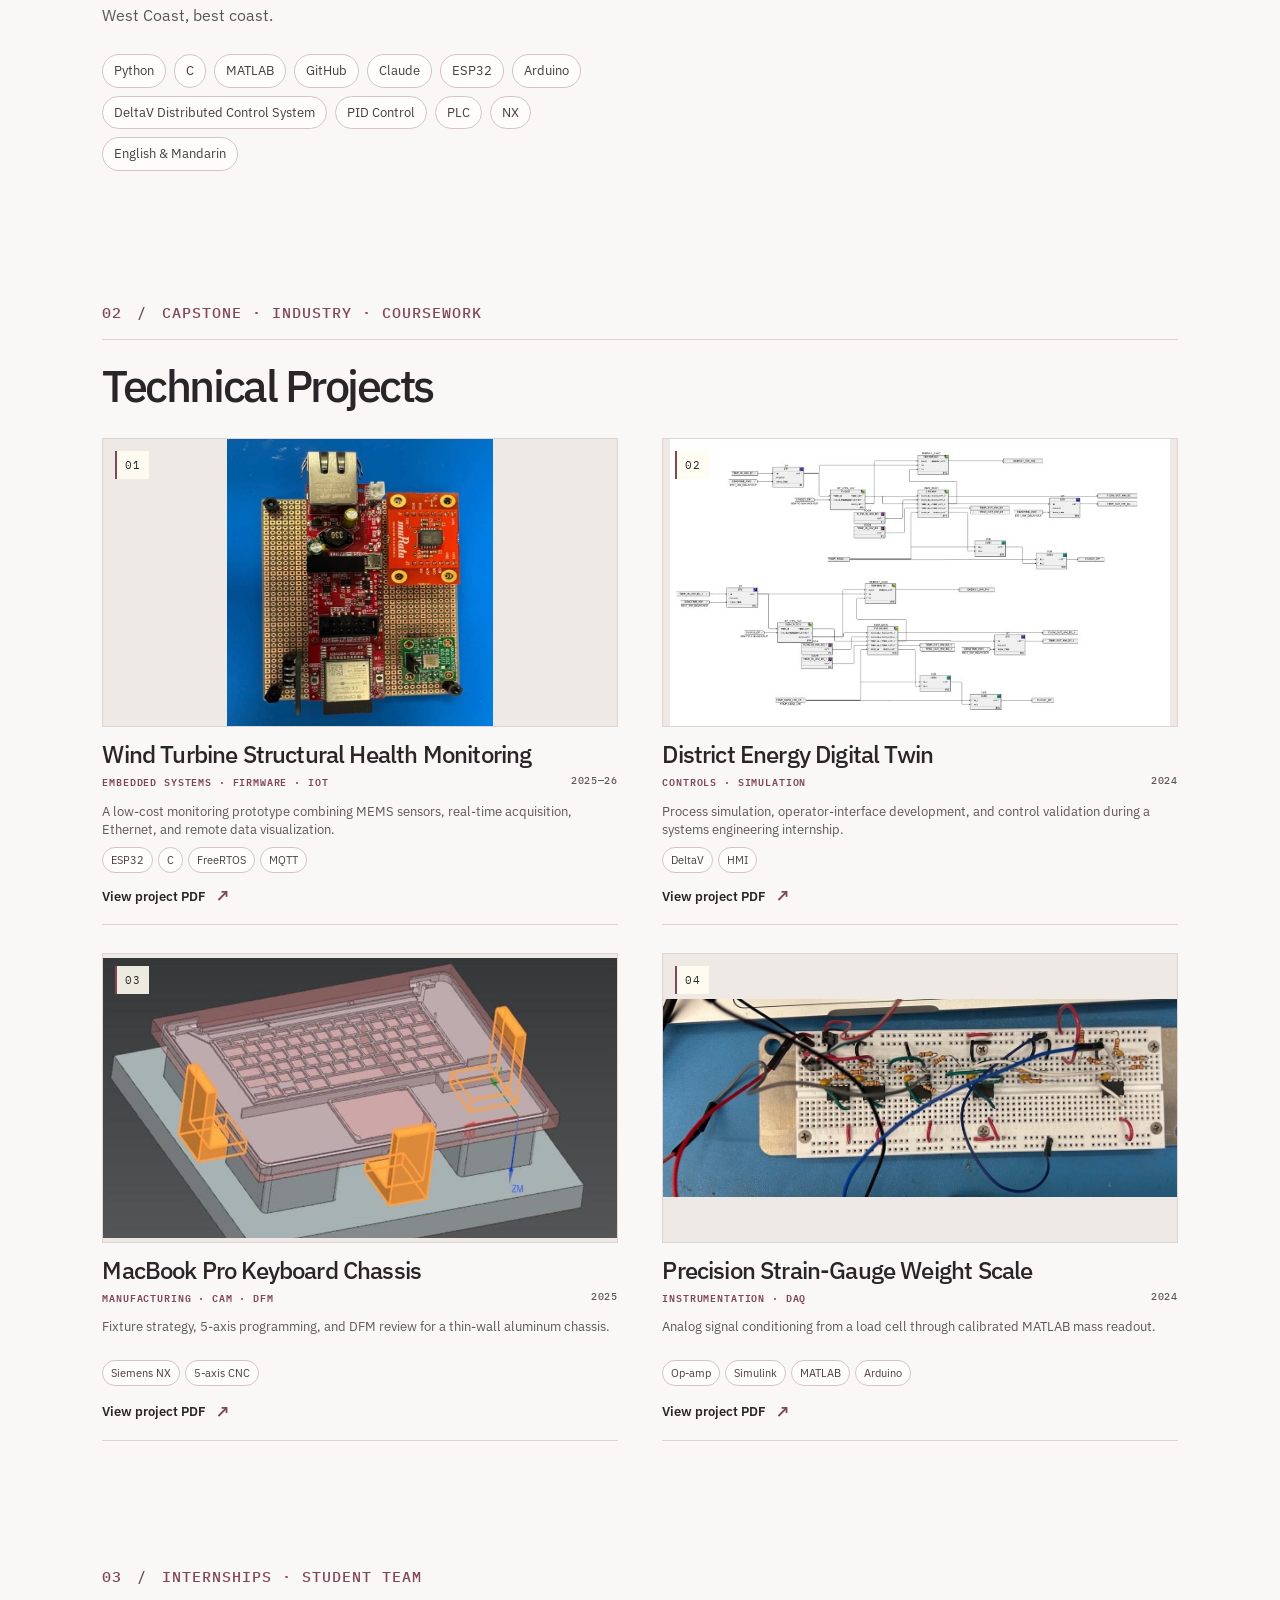
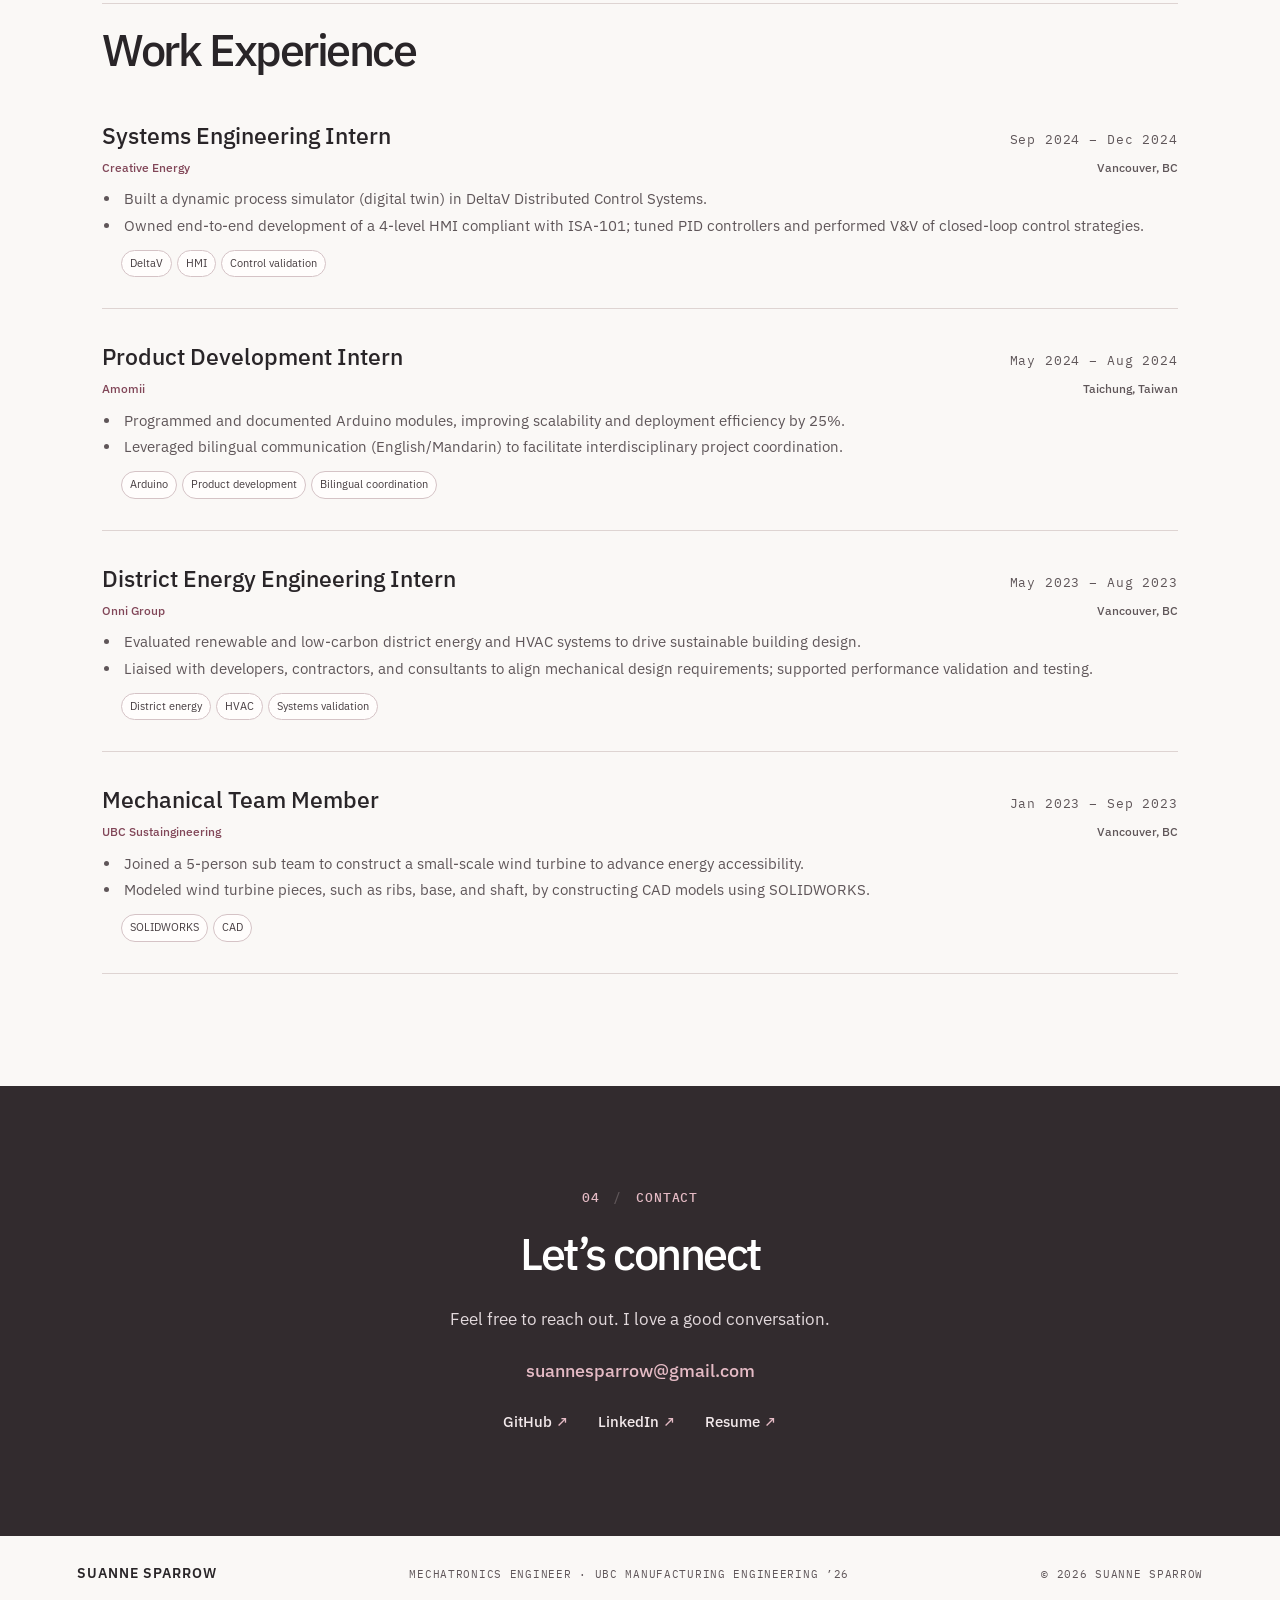
==== commit ce98c276: "Show experience skills as bubbles" ====
--- a/index.html
+++ b/index.html
@@ -85,10 +85,10 @@
       <section class="experience section-anchor" id="experience" data-section="experience" aria-labelledby="experience-title">
         <div class="section-topline"><p class="section-kicker">03 <span>/</span> INTERNSHIPS · STUDENT TEAM</p></div><div class="experience-heading"><div><h2 id="experience-title">Work Experience</h2></div></div>
         <div class="timeline">
-          <article class="timeline-item"><div class="timeline-role"><div class="timeline-head"><h3>Systems Engineering Intern</h3><span class="timeline-when">Sep 2024 – Dec 2024</span></div><p class="timeline-company">Creative Energy <span>Vancouver, BC</span></p><ul><li>Built a dynamic process simulator (digital twin) in DeltaV Distributed Control Systems.</li><li>Owned end-to-end development of a 4-level HMI compliant with ISA-101; tuned PID controllers and performed V&amp;V of closed-loop control strategies.</li></ul><p class="timeline-tags">DELTAV · HMI · CONTROL VALIDATION</p></div></article>
-          <article class="timeline-item"><div class="timeline-role"><div class="timeline-head"><h3>Product Development Intern</h3><span class="timeline-when">May 2024 – Aug 2024</span></div><p class="timeline-company">Amomii <span>Taichung, Taiwan</span></p><ul><li>Programmed and documented Arduino modules, improving scalability and deployment efficiency by 25%.</li><li>Leveraged bilingual communication (English/Mandarin) to facilitate interdisciplinary project coordination.</li></ul><p class="timeline-tags">ARDUINO · PRODUCT DEVELOPMENT · BILINGUAL COORDINATION</p></div></article>
-          <article class="timeline-item"><div class="timeline-role"><div class="timeline-head"><h3>District Energy Engineering Intern</h3><span class="timeline-when">May 2023 – Aug 2023</span></div><p class="timeline-company">Onni Group <span>Vancouver, BC</span></p><ul><li>Evaluated renewable and low-carbon district energy and HVAC systems to drive sustainable building design.</li><li>Liaised with developers, contractors, and consultants to align mechanical design requirements; supported performance validation and testing.</li></ul><p class="timeline-tags">DISTRICT ENERGY · HVAC · SYSTEMS VALIDATION</p></div></article>
-          <article class="timeline-item"><div class="timeline-role"><div class="timeline-head"><h3>Mechanical Team Member</h3><span class="timeline-when">Jan 2023 – Sep 2023</span></div><p class="timeline-company">UBC Sustaingineering <span>Vancouver, BC</span></p><ul><li>Joined a 5-person sub team to construct a small-scale wind turbine to advance energy accessibility.</li><li>Modeled wind turbine pieces, such as ribs, base, and shaft, by constructing CAD models using SOLIDWORKS.</li></ul><p class="timeline-tags">SOLIDWORKS · CAD · TEAM DESIGN</p></div></article>
+          <article class="timeline-item"><div class="timeline-role"><div class="timeline-head"><h3>Systems Engineering Intern</h3><span class="timeline-when">Sep 2024 – Dec 2024</span></div><p class="timeline-company">Creative Energy <span>Vancouver, BC</span></p><ul><li>Built a dynamic process simulator (digital twin) in DeltaV Distributed Control Systems.</li><li>Owned end-to-end development of a 4-level HMI compliant with ISA-101; tuned PID controllers and performed V&amp;V of closed-loop control strategies.</li></ul><ul class="skill-tags experience-skills" aria-label="Skills used"><li>DeltaV</li><li>HMI</li><li>Control validation</li></ul></div></article>
+          <article class="timeline-item"><div class="timeline-role"><div class="timeline-head"><h3>Product Development Intern</h3><span class="timeline-when">May 2024 – Aug 2024</span></div><p class="timeline-company">Amomii <span>Taichung, Taiwan</span></p><ul><li>Programmed and documented Arduino modules, improving scalability and deployment efficiency by 25%.</li><li>Leveraged bilingual communication (English/Mandarin) to facilitate interdisciplinary project coordination.</li></ul><ul class="skill-tags experience-skills" aria-label="Skills used"><li>Arduino</li><li>Product development</li><li>Bilingual coordination</li></ul></div></article>
+          <article class="timeline-item"><div class="timeline-role"><div class="timeline-head"><h3>District Energy Engineering Intern</h3><span class="timeline-when">May 2023 – Aug 2023</span></div><p class="timeline-company">Onni Group <span>Vancouver, BC</span></p><ul><li>Evaluated renewable and low-carbon district energy and HVAC systems to drive sustainable building design.</li><li>Liaised with developers, contractors, and consultants to align mechanical design requirements; supported performance validation and testing.</li></ul><ul class="skill-tags experience-skills" aria-label="Skills used"><li>District energy</li><li>HVAC</li><li>Systems validation</li></ul></div></article>
+          <article class="timeline-item"><div class="timeline-role"><div class="timeline-head"><h3>Mechanical Team Member</h3><span class="timeline-when">Jan 2023 – Sep 2023</span></div><p class="timeline-company">UBC Sustaingineering <span>Vancouver, BC</span></p><ul><li>Joined a 5-person sub team to construct a small-scale wind turbine to advance energy accessibility.</li><li>Modeled wind turbine pieces, such as ribs, base, and shaft, by constructing CAD models using SOLIDWORKS.</li></ul><ul class="skill-tags experience-skills" aria-label="Skills used"><li>SOLIDWORKS</li><li>CAD</li></ul></div></article>
         </div>
       </section>
       <section class="contact section-anchor" id="contact" data-section="contact" aria-labelledby="contact-title"><div class="contact-content"><p class="section-kicker">04 <span>/</span> CONTACT</p><h2 id="contact-title">Let’s connect</h2><p class="contact-intro">Feel free to reach out. I love a good conversation.</p><a class="contact-email" href="mailto:suannesparrow@gmail.com">suannesparrow@gmail.com</a><div class="contact-links"><a href="https://github.com/suannesparrow" target="_blank" rel="noreferrer">GitHub <span aria-hidden="true">↗︎</span></a><a href="https://www.linkedin.com/in/suanne-sparrow-840819260/" target="_blank" rel="noreferrer">LinkedIn <span aria-hidden="true">↗︎</span></a><a href="assets/documents/Suanne_Sparrow_UBC_Resume.pdf" target="_blank" rel="noreferrer">Resume <span aria-hidden="true">↗︎</span></a></div></div></section>
--- a/styles.css
+++ b/styles.css
@@ -125,7 +125,8 @@
 .timeline-role h3 { margin: 0; font-size: 23px; font-weight: 500; }
 .timeline-role ul { margin: 0; padding-left: 19px; color: var(--text-muted); font-size: 15px; line-height: 1.75; }
 .timeline-role li { padding-left: 3px; }
-.timeline-tags { margin: 11px 0 0; color: var(--pink-dark); font-size: 11px; font-weight: 600; letter-spacing: .085em; }
+.timeline-role .experience-skills { margin-top: 11px; gap: 5px; }
+.timeline-role .experience-skills li { padding: 3px 8px; font-size: 11px; }
 .contact { display: flex; align-items: center; justify-content: center; min-height: 450px; padding: 80px max(8vw, calc((100vw - var(--content-width)) / 2)); color: white; background: var(--deep); text-align: center; }
 .contact .section-kicker, .contact .section-label { color: var(--pink-light-on-dark); }
 .contact-content { width: min(100%, 760px); }
@@ -231,7 +232,6 @@
   .timeline-company span { font-size: 10px; }
   .timeline-role h3 { font-size: 21px; }
   .timeline-role ul { font-size: 14px; }
-  .timeline-tags { font-size: 10px; }
   .contact { min-height: 0; padding: 72px 7vw 68px; }
   .contact-intro { font-size: 15px; }
   .contact-links { gap: 14px 21px; }
